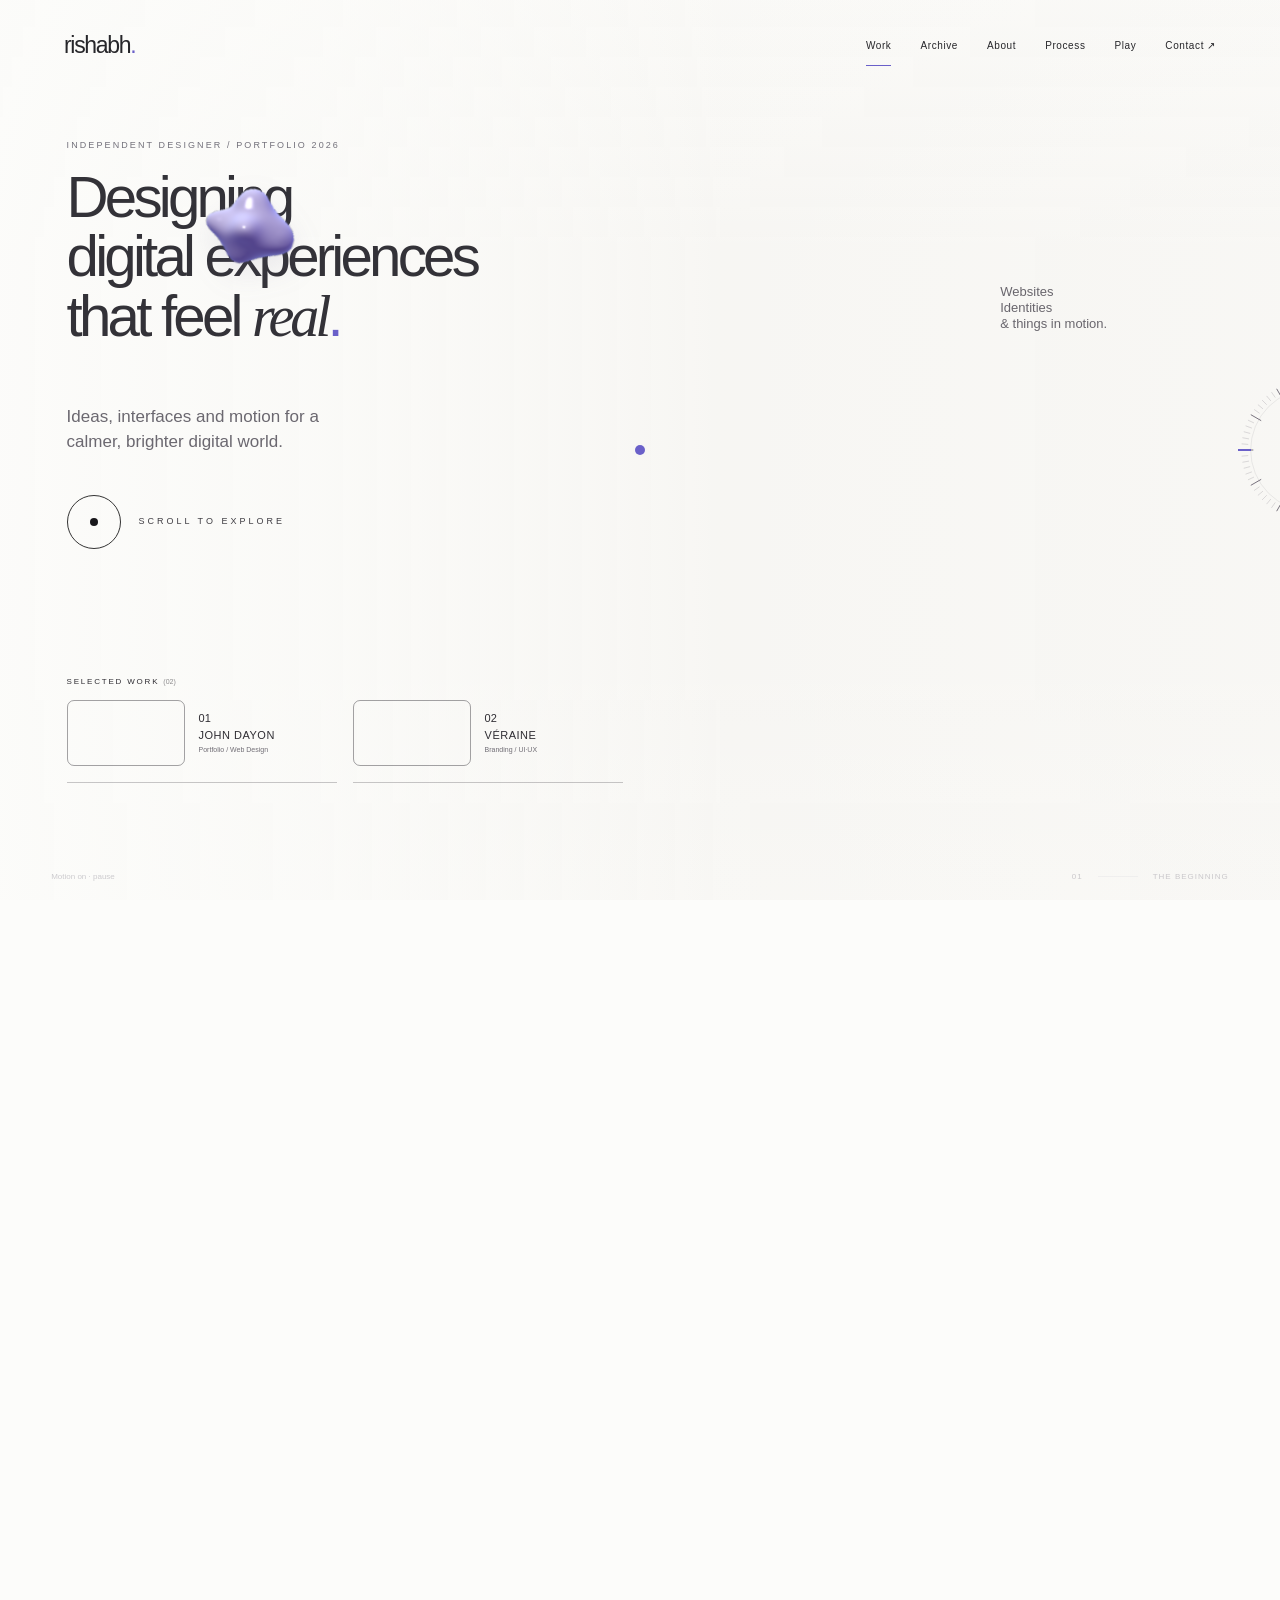
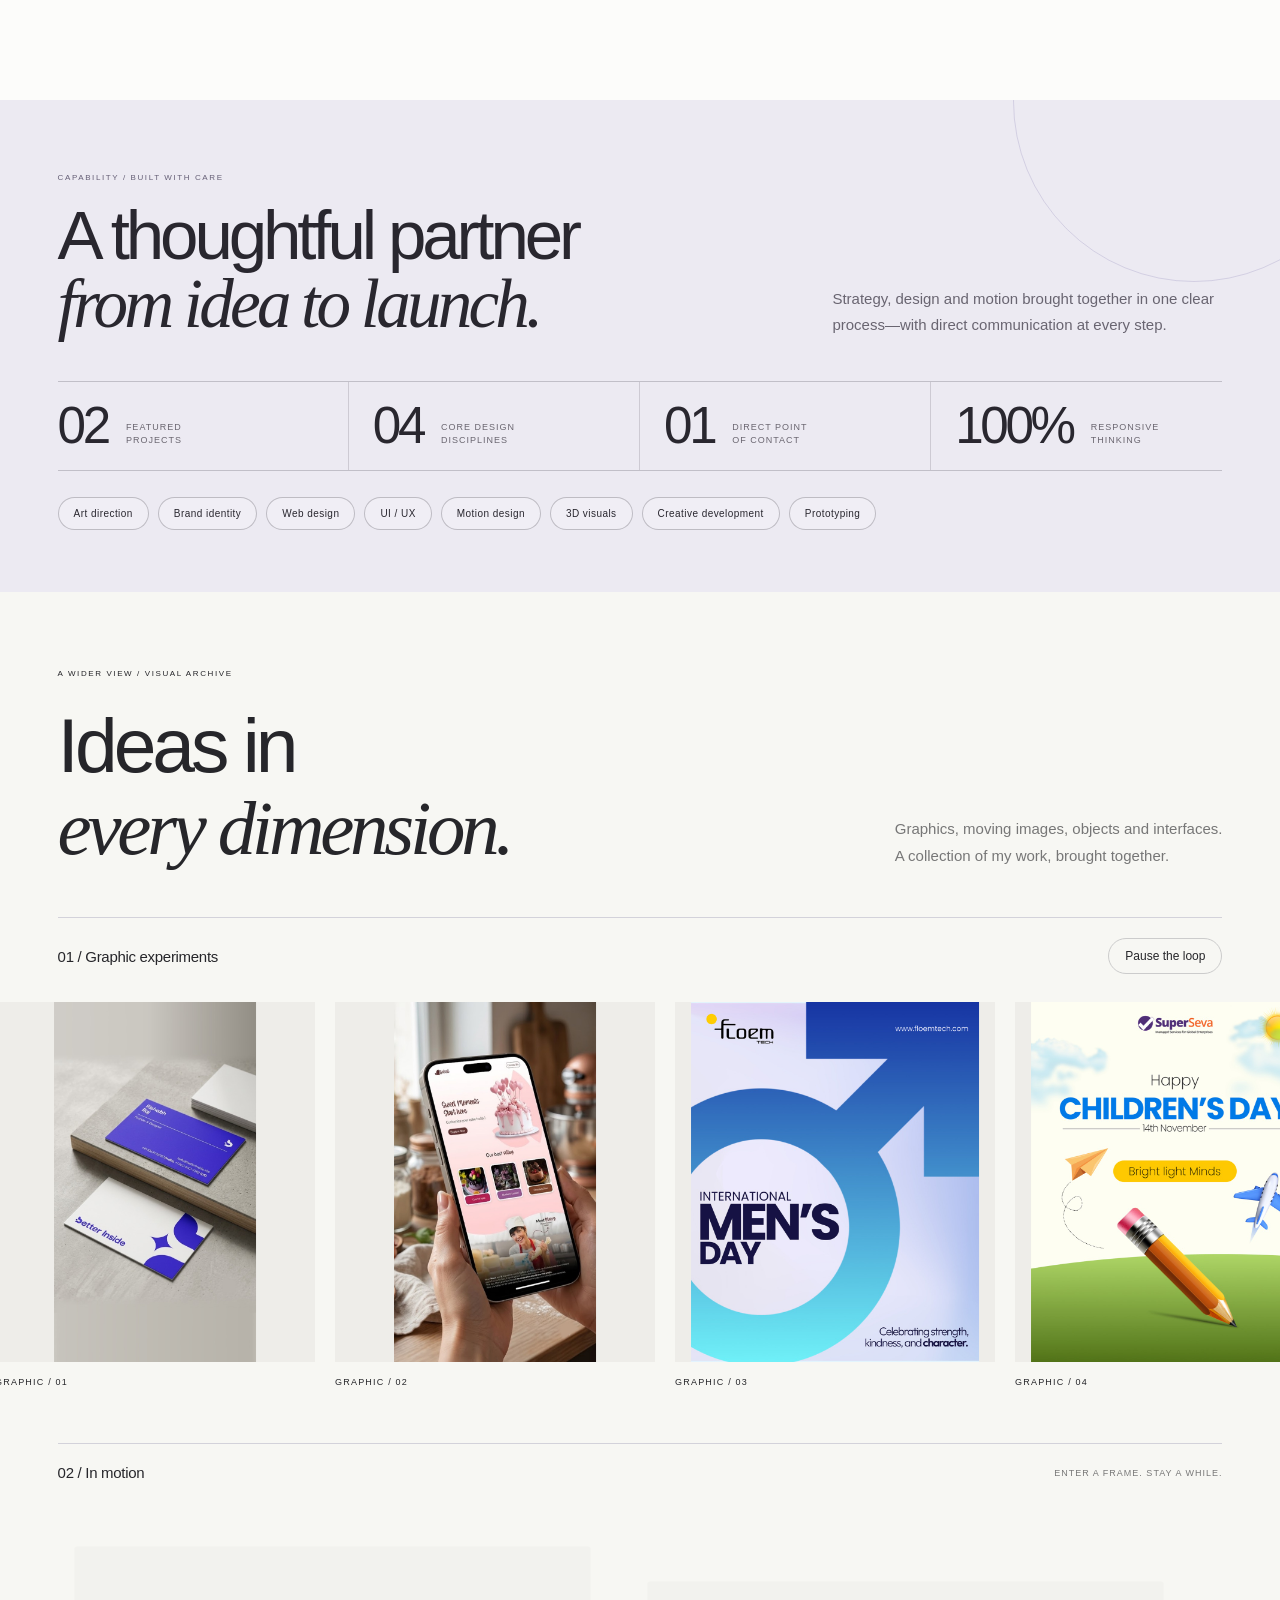
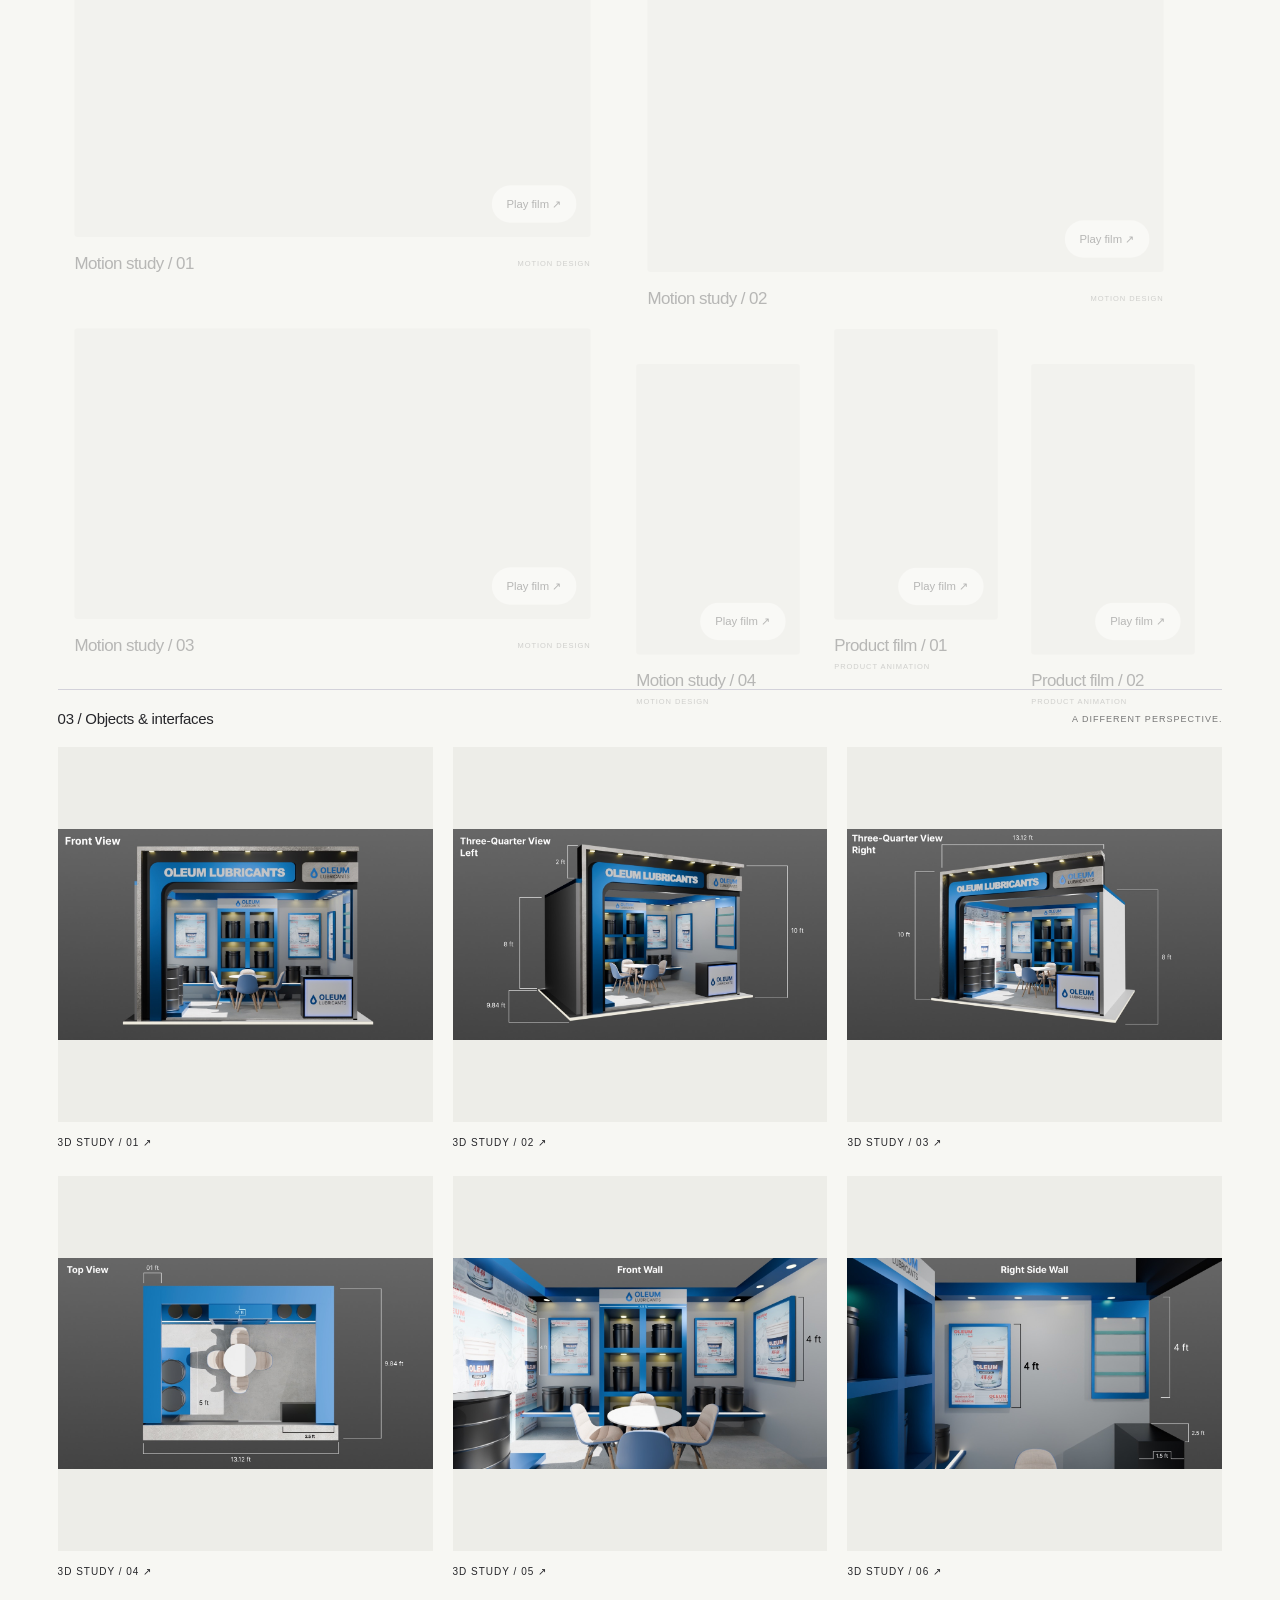
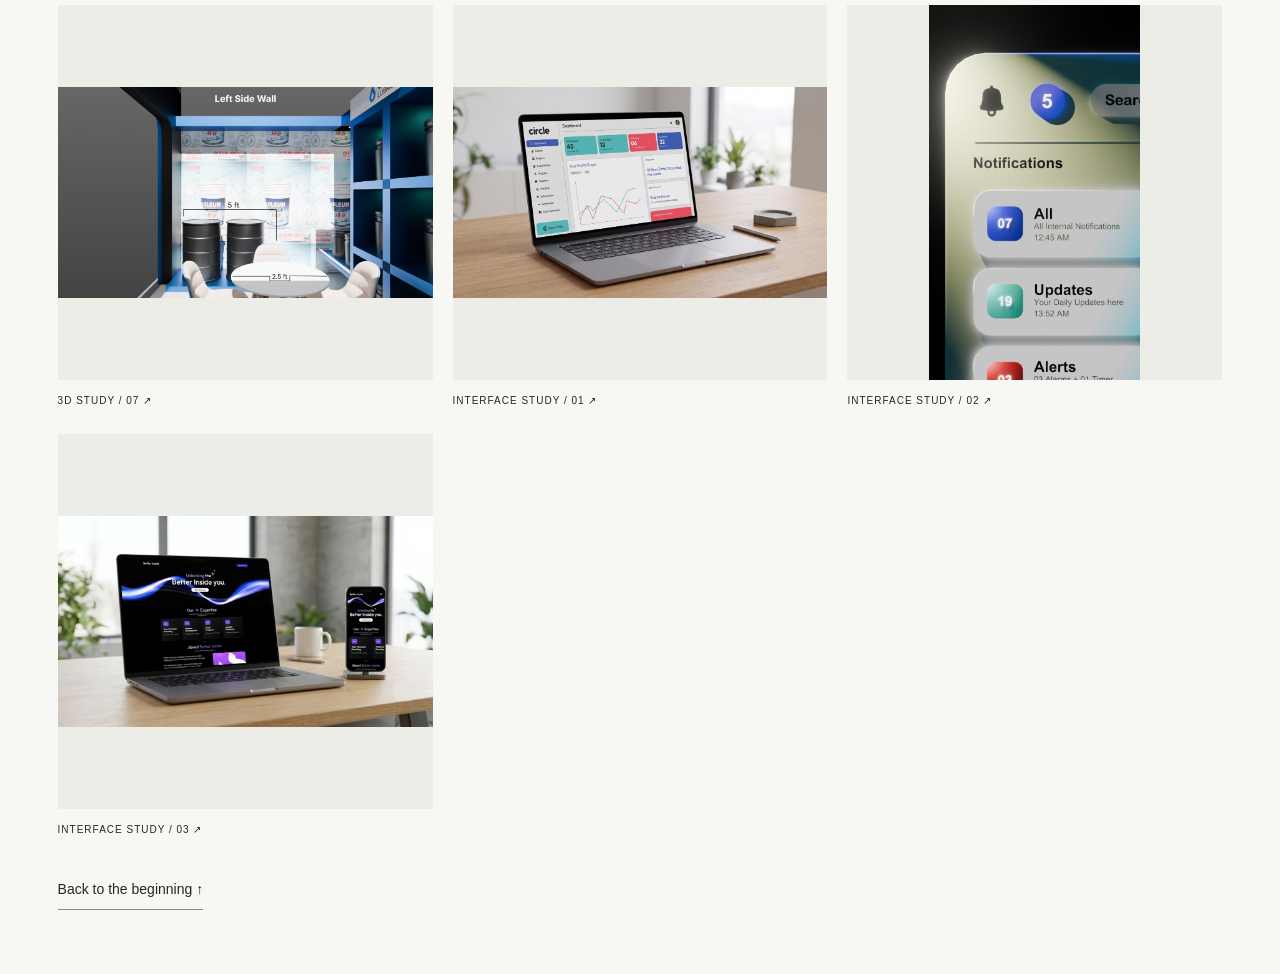
==== index.html @ 8e373846 "Build living grid portfolio" ====
<!doctype html>
<html lang="en">

<head>
    <meta charset="utf-8">
    <meta name="viewport" content="width=device-width,initial-scale=1">
    <meta name="description"
        content="also megh — a living grid of digital experiences, ideas, and the thinking behind them.">
    <title>Rishabh Raj — The Living Grid</title>
    <link rel="icon" href="assets/favicon.svg">
    <link rel="stylesheet" href="style.css?v=22">
    <script defer src="script.js?v=18"></script><script defer src="archive.js?v=15"></script><script defer src="blob.js?v=15"></script>
</head>

<body>
    <a class="skip" href="#work">Skip introduction</a>
    <header class="chrome"><a href="#start" class="brand">rishabh<span class="brand-dot">.</span></a>
        <nav aria-label="Portfolio"><a href="#work">Work</a><a href="#archive">Archive</a><a href="#about">About</a><a href="#process">Process</a><a
                href="#play">Play</a><a href="#contact">Contact <span>↗</span></a></nav><span
            class="header-note">INDEPENDENT DIGITAL DESIGNER</span>
    </header>
    <main id="journey">
        <div class="stage">
            <div class="hero-backdrop" aria-hidden="true"><video id="hero-film" data-desktop-src="assets/HeroBG.mp4" data-mobile-src="assets/MobileHeroBG.mp4" autoplay muted loop playsinline webkit-playsinline preload="metadata" tabindex="-1"></video></div>
            <div class="hero-wash" aria-hidden="true"></div>
            <div class="hero-intro">
                <span class="hero-edition">INDEPENDENT DESIGNER / PORTFOLIO 2026</span>
                <h1>Designing<br>digital experiences<br>that feel <em>real</em><span class="hero-period">.</span></h1>
                <p class="hero-description">Ideas, interfaces and motion for a<br>calmer, brighter digital world.</p>
                <p class="hero-services">Websites<br>Identities<br>&amp; things in motion.</p>
                <div class="hero-projects" aria-label="Selected work preview">
                    <span class="hero-projects-label">SELECTED WORK <small>(02)</small></span>
                    <a href="#john" class="hero-project-card">
                        <video src="assets/john-dayon.mp4" muted loop autoplay playsinline preload="metadata" aria-hidden="true"></video>
                        <span><b>01</b><strong>JOHN DAYON</strong><small>Portfolio / Web Design</small></span>
                    </a>
                    <a href="#veraine" class="hero-project-card">
                        <video src="assets/veraine.mp4" muted loop autoplay playsinline preload="metadata" aria-hidden="true"></video>
                        <span><b>02</b><strong>VÉRAINE</strong><small>Branding / UI·UX</small></span>
                    </a>
                </div>
            </div>
            <div class="origin" aria-hidden="true">
                <div class="dot-idle"><i class="dot-core"></i><i class="dot-trace trace-one"></i><i
                        class="dot-trace trace-two"></i><i class="dot-satellite satellite-one"></i><i
                        class="dot-satellite satellite-two"></i></div>
            </div>
            <div class="grid-skeleton" aria-hidden="true"><i class="skeleton-v"></i><i class="skeleton-h"></i><b></b><b></b><b></b><b></b></div><div class="grid" aria-label="Living portfolio grid">
                <article class="cell cell-0">
                    <div class="face work-face">
                        <div class="video-area"><video data-src="assets/john-dayon.mp4" autoplay muted loop playsinline
                                webkit-playsinline preload="none" aria-label="John Dayon website preview"></video>
                            <div class="video-placeholder">John Dayon</div><button class="video-control"
                                aria-label="Play John Dayon preview">Play</button>
                        </div>
                        <div class="project-caption">
                            <div><span class="kicker">01 / PORTFOLIO EXPERIENCE</span>
                                <h2>John Dayon</h2>
                            </div><button class="expand" data-go="john" aria-label="Expand John Dayon">↗</button>
                        </div>
                        <div class="focus-copy">
                            <p>A distinct presence.<br>A clear point of view.</p><a
                                href="case-study-john-dayon.html">Explore case study <span>↗</span></a><span
                                class="kicker">TEMPORARY DISPLAY MEDIA · CASE STUDY PREVIEW</span>
                        </div>
                    </div>
                    <div class="face about-face padded"><span class="kicker">01 / THE PERSON</span>
                        <h2>A curious mind.<br>A considered<br><em>point of view.</em></h2><span
                            class="footnote">RISHABH RAJ / INDEPENDENT DESIGNER</span>
                    </div>
                    <div class="face process-face padded"><span class="kicker">01 / LISTEN</span>
                        <h2>Find the<br>right question.</h2>
                        <p>Understand the people, the purpose, and what needs to change.</p><span
                            class="step-number">01</span>
                    </div>
                    <div class="face play-face padded"><span class="kicker">PLAY / FORM STUDY 001</span>
                        <div class="orbit" aria-hidden="true"><i></i><i></i><i></i></div><span class="footnote">A LITTLE
                            ORDER. A LITTLE CURIOSITY.</span>
                    </div>
                    <div class="face contact-face padded"><span class="kicker">NEXT / SOMETHING NEW</span>
                        <h2>Good things<br>start with<br><em>a hello.</em></h2>
                    </div>
                </article>
                <article class="cell cell-1">
                    <div class="face work-face">
                        <div class="video-area"><video data-src="assets/veraine.mp4" autoplay muted loop playsinline
                                webkit-playsinline preload="none" aria-label="VÉRAINE website preview"></video>
                            <div class="video-placeholder">VÉRAINE</div><button class="video-control"
                                aria-label="Play VÉRAINE preview">Play</button>
                        </div>
                        <div class="project-caption">
                            <div><span class="kicker">02 / DIGITAL COMMERCE</span>
                                <h2>VÉRAINE</h2>
                            </div><button class="expand" data-go="veraine" aria-label="Expand VÉRAINE">↗</button>
                        </div>
                        <div class="focus-copy">
                            <p>An editorial eye.<br>Room for the details.</p><a href="case-study-veraine.html">Explore
                                case study <span>↗</span></a><span class="kicker">TEMPORARY DISPLAY MEDIA · CASE STUDY
                                PREVIEW</span>
                        </div>
                    </div>
                    <div class="face about-face padded"><span class="kicker">02 / A LITTLE CONTEXT</span>
                        <p class="large-copy">I’m Rishabh Raj. I design digital experiences where clarity and character
                            belong together.</p>
                        <p>Thoughtful websites. Distinct identities. Small details that make a difference.</p>
                    </div>
                    <div class="face process-face padded"><span class="kicker">02 / EXPLORE</span>
                        <h2>Make room<br>for possibility.</h2>
                        <p>Explore directions, challenge assumptions, and let the strongest idea emerge.</p><span
                            class="step-number">02</span>
                    </div>
                    <div class="face play-face padded"><span class="kicker">PLAY / COLOR STUDY 002</span>
                        <div class="color-study"><i></i><i></i><i></i></div><span class="footnote">ELECTRIC BLUE / ACID
                            YELLOW / SOFT LILAC</span>
                    </div>
                    <div class="face contact-face padded"><span class="kicker">LET’S MAKE SOMETHING MATTER</span><button
                            id="contact-button" class="hello">Start a conversation <span>↗</span></button>
                        <p id="contact-note" hidden>Contact details are being added. Please check back soon.</p><span
                            class="footnote">OPEN TO THOUGHTFUL IDEAS.</span>
                    </div>
                </article>
                <article class="cell cell-2">
                    <div class="face work-face padded"><span class="kicker">SELECTED WORK / 2026</span>
                        <h1>Different ideas.<br><em>One perspective.</em></h1>
                        <p>Digital experiences by Rishabh Raj.<br>Scroll to get closer.</p><span class="footnote">TWO
                            PROJECTS. ROOM TO EXPLORE. ↓</span>
                    </div>
                    <div class="face about-face padded"><span class="kicker">03 / WHAT I CARE ABOUT</span>
                        <h2>Less noise.<br><em>More meaning.</em></h2>
                        <p>Clear structure. Expressive typography.<br>Motion with a reason to exist.</p>
                    </div>
                    <div class="face process-face padded"><span class="kicker">03 / REFINE</span>
                        <h2>Every detail<br>earns its place.</h2>
                        <p>Bring form, hierarchy, and interaction together. Then simplify again.</p><span
                            class="step-number">03</span>
                    </div>
                    <div class="face play-face padded"><span class="kicker">OFF THE CLOCK / ON THE GRID</span>
                        <h2>Serious about<br><em>being curious.</em></h2>
                        <p>Small experiments in form, color, and movement. No brief required.</p>
                    </div>
                    <div class="face contact-face padded"><span class="kicker">THE GRID COMES FULL CIRCLE</span>
                        <h2>A little clarity.<br><em>A lasting feeling.</em></h2><a class="text-link" href="#start">Back
                            to the dot ↗</a>
                    </div>
                </article>
                <article class="cell cell-3">
                    <div class="face work-face padded"><span class="kicker">CASE STUDIES / BEHIND THE PIXELS</span>
                        <h2>The reasons<br><em>behind the work.</em></h2>
                        <div class="case-index"><a href="case-study-john-dayon.html"><span>01</span> Presence, with
                                purpose <b>↗</b></a><a href="case-study-veraine.html"><span>02</span> Room for the
                                details <b>↗</b></a></div><span class="footnote">ROLE · PROBLEM · APPROACH ·
                            OUTCOME</span>
                    </div>
                    <div class="face about-face padded"><span class="kicker">04 / THE PRACTICE</span>
                        <ul>
                            <li>Digital experiences</li>
                            <li>Visual direction</li>
                            <li>Interaction design</li>
                        </ul><span class="footnote">THE RIGHT BALANCE OF FEELING & FUNCTION.</span>
                    </div>
                    <div class="face process-face padded"><span class="kicker">04 / RELEASE</span>
                        <h2>Make it real.<br>Make it better.</h2>
                        <p>Test the experience, learn from it, and keep making thoughtful improvements.</p><span
                            class="step-number">04</span>
                    </div>
                    <div class="face play-face padded"><span class="kicker">PLAY / TYPE STUDY 003</span>
                        <div class="type-play" aria-hidden="true">a<span>a</span></div><span class="footnote">SAME
                            LETTER. DIFFERENT CHARACTER.</span>
                    </div>
                    <div class="face contact-face padded"><span class="kicker">RISHABH RAJ</span>
                        <div class="end-dot" aria-hidden="true"></div><span class="footnote">© 2026 RISHABH RAJ / ALWAYS
                            EVOLVING.</span>
                    </div>
                </article>
            </div>
            <div class="intro-hint"><a href="#work"><b aria-hidden="true"><i></i></b><span>SCROLL TO EXPLORE</span></a></div>
        </div>
    </main>
    <section class="trust-section" aria-labelledby="trust-title">
        <div class="trust-intro">
            <span class="kicker">CAPABILITY / BUILT WITH CARE</span>
            <h2 id="trust-title">A thoughtful partner<br><em>from idea to launch.</em></h2>
            <p>Strategy, design and motion brought together in one clear process—with direct communication at every step.</p>
        </div>
        <dl class="trust-stats">
            <div><dt>02</dt><dd>Featured<br>projects</dd></div>
            <div><dt>04</dt><dd>Core design<br>disciplines</dd></div>
            <div><dt>01</dt><dd>Direct point<br>of contact</dd></div>
            <div><dt>100%</dt><dd>Responsive<br>thinking</dd></div>
        </dl>
        <div class="trust-skills" aria-label="Design skills">
            <span>Art direction</span><span>Brand identity</span><span>Web design</span><span>UI / UX</span><span>Motion design</span><span>3D visuals</span><span>Creative development</span><span>Prototyping</span>
        </div>
    </section>
<section id="archive" class="visual-archive"><div class="archive-heading"><span class="kicker">A WIDER VIEW / VISUAL ARCHIVE</span><h2>Ideas in<br><em>every dimension.</em></h2><p>Graphics, moving images, objects and interfaces.<br>A collection of my work, brought together.</p></div><div class="archive-section-label"><h3>01 / Graphic experiments</h3><button id="archive-motion" aria-pressed="true">Pause the loop</button></div><div class="graphic-window"><div class="graphic-track"><button class="graphic-piece" data-image="assets/imported/graphic-01.png" aria-label="Enlarge graphic design 01"><img src="assets/imported/graphic-01.jpg" alt="Graphic design 01 by Rishabh Raj" loading="lazy" decoding="async"><span>GRAPHIC / 01</span></button><button class="graphic-piece" data-image="assets/imported/graphic-02.png" aria-label="Enlarge graphic design 02"><img src="assets/imported/graphic-02.jpg" alt="Graphic design 02 by Rishabh Raj" loading="lazy" decoding="async"><span>GRAPHIC / 02</span></button><button class="graphic-piece" data-image="assets/imported/graphic-03.png" aria-label="Enlarge graphic design 03"><img src="assets/imported/graphic-03.jpg" alt="Graphic design 03 by Rishabh Raj" loading="lazy" decoding="async"><span>GRAPHIC / 03</span></button><button class="graphic-piece" data-image="assets/imported/graphic-04.png" aria-label="Enlarge graphic design 04"><img src="assets/imported/graphic-04.jpg" alt="Graphic design 04 by Rishabh Raj" loading="lazy" decoding="async"><span>GRAPHIC / 04</span></button><button class="graphic-piece" data-image="assets/imported/graphic-05.png" aria-label="Enlarge graphic design 05"><img src="assets/imported/graphic-05.jpg" alt="Graphic design 05 by Rishabh Raj" loading="lazy" decoding="async"><span>GRAPHIC / 05</span></button><button class="graphic-piece" data-image="assets/imported/graphic-06.png" aria-label="Enlarge graphic design 06"><img src="assets/imported/graphic-06.jpg" alt="Graphic design 06 by Rishabh Raj" loading="lazy" decoding="async"><span>GRAPHIC / 06</span></button></div></div><div class="archive-section-label"><h3>02 / In motion</h3><span>ENTER A FRAME. STAY A WHILE.</span></div><div class="motion-gallery"><article class="archive-video" style="--film-ratio:1.777777778"><div class="archive-video-frame"><video data-archive-src="assets/imported/motion-01.mp4" muted loop playsinline preload="none" aria-label="Motion study 01"></video><button class="archive-play" aria-label="Play Motion study 01">Play film ↗</button></div><div class="archive-caption"><h3>Motion study / 01</h3><span>MOTION DESIGN</span></div></article><article class="archive-video" style="--film-ratio:1.777777778"><div class="archive-video-frame"><video data-archive-src="assets/imported/motion-02.mp4" muted loop playsinline preload="none" aria-label="Motion study 02"></video><button class="archive-play" aria-label="Play Motion study 02">Play film ↗</button></div><div class="archive-caption"><h3>Motion study / 02</h3><span>MOTION DESIGN</span></div></article><article class="archive-video" style="--film-ratio:1.777777778"><div class="archive-video-frame"><video data-archive-src="assets/imported/motion-03.mp4" muted loop playsinline preload="none" aria-label="Motion study 03"></video><button class="archive-play" aria-label="Play Motion study 03">Play film ↗</button></div><div class="archive-caption"><h3>Motion study / 03</h3><span>MOTION DESIGN</span></div></article><article class="archive-video" style="--film-ratio:0.562500000"><div class="archive-video-frame"><video data-archive-src="assets/imported/motion-04.mp4" muted loop playsinline preload="none" aria-label="Motion study 04"></video><button class="archive-play" aria-label="Play Motion study 04">Play film ↗</button></div><div class="archive-caption"><h3>Motion study / 04</h3><span>MOTION DESIGN</span></div></article><article class="archive-video" style="--film-ratio:0.562500000"><div class="archive-video-frame"><video data-archive-src="assets/imported/product-01.mp4" muted loop playsinline preload="none" aria-label="Product film 01"></video><button class="archive-play" aria-label="Play Product film 01">Play film ↗</button></div><div class="archive-caption"><h3>Product film / 01</h3><span>PRODUCT ANIMATION</span></div></article><article class="archive-video" style="--film-ratio:0.562500000"><div class="archive-video-frame"><video data-archive-src="assets/imported/product-02.mp4" muted loop playsinline preload="none" aria-label="Product film 02"></video><button class="archive-play" aria-label="Play Product film 02">Play film ↗</button></div><div class="archive-caption"><h3>Product film / 02</h3><span>PRODUCT ANIMATION</span></div></article></div><div class="archive-section-label"><h3>03 / Objects & interfaces</h3><span>A DIFFERENT PERSPECTIVE.</span></div><div class="still-gallery"><button class="still-piece" data-image="assets/imported/3d-01.png" aria-label="Enlarge 3D study 01"><img src="assets/imported/3d-01.jpg" alt="3D study 01 by Rishabh Raj" loading="lazy" decoding="async"><span>3D STUDY / 01 ↗</span></button><button class="still-piece" data-image="assets/imported/3d-02.png" aria-label="Enlarge 3D study 02"><img src="assets/imported/3d-02.jpg" alt="3D study 02 by Rishabh Raj" loading="lazy" decoding="async"><span>3D STUDY / 02 ↗</span></button><button class="still-piece" data-image="assets/imported/3d-03.png" aria-label="Enlarge 3D study 03"><img src="assets/imported/3d-03.jpg" alt="3D study 03 by Rishabh Raj" loading="lazy" decoding="async"><span>3D STUDY / 03 ↗</span></button><button class="still-piece" data-image="assets/imported/3d-04.png" aria-label="Enlarge 3D study 04"><img src="assets/imported/3d-04.jpg" alt="3D study 04 by Rishabh Raj" loading="lazy" decoding="async"><span>3D STUDY / 04 ↗</span></button><button class="still-piece" data-image="assets/imported/3d-05.png" aria-label="Enlarge 3D study 05"><img src="assets/imported/3d-05.jpg" alt="3D study 05 by Rishabh Raj" loading="lazy" decoding="async"><span>3D STUDY / 05 ↗</span></button><button class="still-piece" data-image="assets/imported/3d-06.png" aria-label="Enlarge 3D study 06"><img src="assets/imported/3d-06.jpg" alt="3D study 06 by Rishabh Raj" loading="lazy" decoding="async"><span>3D STUDY / 06 ↗</span></button><button class="still-piece" data-image="assets/imported/3d-07.png" aria-label="Enlarge 3D study 07"><img src="assets/imported/3d-07.jpg" alt="3D study 07 by Rishabh Raj" loading="lazy" decoding="async"><span>3D STUDY / 07 ↗</span></button><button class="still-piece" data-image="assets/imported/ui-01.png" aria-label="Enlarge Interface study 01"><img src="assets/imported/ui-01.jpg" alt="Interface study 01 by Rishabh Raj" loading="lazy" decoding="async"><span>INTERFACE STUDY / 01 ↗</span></button><button class="still-piece" data-image="assets/imported/ui-02.png" aria-label="Enlarge Interface study 02"><img src="assets/imported/ui-02.jpg" alt="Interface study 02 by Rishabh Raj" loading="lazy" decoding="async"><span>INTERFACE STUDY / 02 ↗</span></button><button class="still-piece" data-image="assets/imported/ui-03.png" aria-label="Enlarge Interface study 03"><img src="assets/imported/ui-03.jpg" alt="Interface study 03 by Rishabh Raj" loading="lazy" decoding="async"><span>INTERFACE STUDY / 03 ↗</span></button></div><a class="archive-top" href="#start">Back to the beginning ↑</a></section><dialog id="image-viewer"><button class="viewer-close" aria-label="Close image preview">Close ×</button><img alt="Enlarged selected portfolio work"></dialog><button class="blob-guide" id="blob-guide" aria-label="Explore selected work"><canvas id="blob-canvas" width="200" height="200" aria-hidden="true"></canvas><span id="blob-label">Explore ↓</span></button>
    <aside class="scroll-dial" aria-hidden="true"><div class="dial-turn"><div class="dial-idle"><svg viewBox="0 0 240 240" aria-hidden="true"><circle cx="120" cy="120" r="92" fill="none" stroke="currentColor" stroke-opacity=".15"/><line x1="208.000" y1="120.000" x2="226.000" y2="120.000" stroke="currentColor" stroke-width="1.5" opacity="0.8"/><line x1="215.635" y1="128.367" x2="225.597" y2="129.239" stroke="currentColor" stroke-width="0.7" opacity="0.4"/><line x1="214.542" y1="136.670" x2="224.390" y2="138.407" stroke="currentColor" stroke-width="0.7" opacity="0.4"/><line x1="212.729" y1="144.847" x2="222.388" y2="147.435" stroke="currentColor" stroke-width="0.7" opacity="0.4"/><line x1="210.210" y1="152.834" x2="219.607" y2="156.254" stroke="currentColor" stroke-width="0.7" opacity="0.4"/><line x1="207.006" y1="160.571" x2="216.069" y2="164.798" stroke="currentColor" stroke-width="0.7" opacity="0.4"/><line x1="196.210" y1="164.000" x2="211.799" y2="173.000" stroke="currentColor" stroke-width="1.5" opacity="0.8"/><line x1="198.639" y1="175.063" x2="206.830" y2="180.799" stroke="currentColor" stroke-width="0.7" opacity="0.4"/><line x1="193.540" y1="181.708" x2="201.201" y2="188.135" stroke="currentColor" stroke-width="0.7" opacity="0.4"/><line x1="187.882" y1="187.882" x2="194.953" y2="194.953" stroke="currentColor" stroke-width="0.7" opacity="0.4"/><line x1="181.708" y1="193.540" x2="188.135" y2="201.201" stroke="currentColor" stroke-width="0.7" opacity="0.4"/><line x1="175.063" y1="198.639" x2="180.799" y2="206.830" stroke="currentColor" stroke-width="0.7" opacity="0.4"/><line x1="164.000" y1="196.210" x2="173.000" y2="211.799" stroke="currentColor" stroke-width="1.5" opacity="0.8"/><line x1="160.571" y1="207.006" x2="164.798" y2="216.069" stroke="currentColor" stroke-width="0.7" opacity="0.4"/><line x1="152.834" y1="210.210" x2="156.254" y2="219.607" stroke="currentColor" stroke-width="0.7" opacity="0.4"/><line x1="144.847" y1="212.729" x2="147.435" y2="222.388" stroke="currentColor" stroke-width="0.7" opacity="0.4"/><line x1="136.670" y1="214.542" x2="138.407" y2="224.390" stroke="currentColor" stroke-width="0.7" opacity="0.4"/><line x1="128.367" y1="215.635" x2="129.239" y2="225.597" stroke="currentColor" stroke-width="0.7" opacity="0.4"/><line x1="120.000" y1="208.000" x2="120.000" y2="226.000" stroke="currentColor" stroke-width="1.5" opacity="0.8"/><line x1="111.633" y1="215.635" x2="110.761" y2="225.597" stroke="currentColor" stroke-width="0.7" opacity="0.4"/><line x1="103.330" y1="214.542" x2="101.593" y2="224.390" stroke="currentColor" stroke-width="0.7" opacity="0.4"/><line x1="95.153" y1="212.729" x2="92.565" y2="222.388" stroke="currentColor" stroke-width="0.7" opacity="0.4"/><line x1="87.166" y1="210.210" x2="83.746" y2="219.607" stroke="currentColor" stroke-width="0.7" opacity="0.4"/><line x1="79.429" y1="207.006" x2="75.202" y2="216.069" stroke="currentColor" stroke-width="0.7" opacity="0.4"/><line x1="76.000" y1="196.210" x2="67.000" y2="211.799" stroke="currentColor" stroke-width="1.5" opacity="0.8"/><line x1="64.937" y1="198.639" x2="59.201" y2="206.830" stroke="currentColor" stroke-width="0.7" opacity="0.4"/><line x1="58.292" y1="193.540" x2="51.865" y2="201.201" stroke="currentColor" stroke-width="0.7" opacity="0.4"/><line x1="52.118" y1="187.882" x2="45.047" y2="194.953" stroke="currentColor" stroke-width="0.7" opacity="0.4"/><line x1="46.460" y1="181.708" x2="38.799" y2="188.135" stroke="currentColor" stroke-width="0.7" opacity="0.4"/><line x1="41.361" y1="175.063" x2="33.170" y2="180.799" stroke="currentColor" stroke-width="0.7" opacity="0.4"/><line x1="43.790" y1="164.000" x2="28.201" y2="173.000" stroke="currentColor" stroke-width="1.5" opacity="0.8"/><line x1="32.994" y1="160.571" x2="23.931" y2="164.798" stroke="currentColor" stroke-width="0.7" opacity="0.4"/><line x1="29.790" y1="152.834" x2="20.393" y2="156.254" stroke="currentColor" stroke-width="0.7" opacity="0.4"/><line x1="27.271" y1="144.847" x2="17.612" y2="147.435" stroke="currentColor" stroke-width="0.7" opacity="0.4"/><line x1="25.458" y1="136.670" x2="15.610" y2="138.407" stroke="currentColor" stroke-width="0.7" opacity="0.4"/><line x1="24.365" y1="128.367" x2="14.403" y2="129.239" stroke="currentColor" stroke-width="0.7" opacity="0.4"/><line x1="32.000" y1="120.000" x2="14.000" y2="120.000" stroke="currentColor" stroke-width="1.5" opacity="0.8"/><line x1="24.365" y1="111.633" x2="14.403" y2="110.761" stroke="currentColor" stroke-width="0.7" opacity="0.4"/><line x1="25.458" y1="103.330" x2="15.610" y2="101.593" stroke="currentColor" stroke-width="0.7" opacity="0.4"/><line x1="27.271" y1="95.153" x2="17.612" y2="92.565" stroke="currentColor" stroke-width="0.7" opacity="0.4"/><line x1="29.790" y1="87.166" x2="20.393" y2="83.746" stroke="currentColor" stroke-width="0.7" opacity="0.4"/><line x1="32.994" y1="79.429" x2="23.931" y2="75.202" stroke="currentColor" stroke-width="0.7" opacity="0.4"/><line x1="43.790" y1="76.000" x2="28.201" y2="67.000" stroke="currentColor" stroke-width="1.5" opacity="0.8"/><line x1="41.361" y1="64.937" x2="33.170" y2="59.201" stroke="currentColor" stroke-width="0.7" opacity="0.4"/><line x1="46.460" y1="58.292" x2="38.799" y2="51.865" stroke="currentColor" stroke-width="0.7" opacity="0.4"/><line x1="52.118" y1="52.118" x2="45.047" y2="45.047" stroke="currentColor" stroke-width="0.7" opacity="0.4"/><line x1="58.292" y1="46.460" x2="51.865" y2="38.799" stroke="currentColor" stroke-width="0.7" opacity="0.4"/><line x1="64.937" y1="41.361" x2="59.201" y2="33.170" stroke="currentColor" stroke-width="0.7" opacity="0.4"/><line x1="76.000" y1="43.790" x2="67.000" y2="28.201" stroke="currentColor" stroke-width="1.5" opacity="0.8"/><line x1="79.429" y1="32.994" x2="75.202" y2="23.931" stroke="currentColor" stroke-width="0.7" opacity="0.4"/><line x1="87.166" y1="29.790" x2="83.746" y2="20.393" stroke="currentColor" stroke-width="0.7" opacity="0.4"/><line x1="95.153" y1="27.271" x2="92.565" y2="17.612" stroke="currentColor" stroke-width="0.7" opacity="0.4"/><line x1="103.330" y1="25.458" x2="101.593" y2="15.610" stroke="currentColor" stroke-width="0.7" opacity="0.4"/><line x1="111.633" y1="24.365" x2="110.761" y2="14.403" stroke="currentColor" stroke-width="0.7" opacity="0.4"/><line x1="120.000" y1="32.000" x2="120.000" y2="14.000" stroke="currentColor" stroke-width="1.5" opacity="0.8"/><line x1="128.367" y1="24.365" x2="129.239" y2="14.403" stroke="currentColor" stroke-width="0.7" opacity="0.4"/><line x1="136.670" y1="25.458" x2="138.407" y2="15.610" stroke="currentColor" stroke-width="0.7" opacity="0.4"/><line x1="144.847" y1="27.271" x2="147.435" y2="17.612" stroke="currentColor" stroke-width="0.7" opacity="0.4"/><line x1="152.834" y1="29.790" x2="156.254" y2="20.393" stroke="currentColor" stroke-width="0.7" opacity="0.4"/><line x1="160.571" y1="32.994" x2="164.798" y2="23.931" stroke="currentColor" stroke-width="0.7" opacity="0.4"/><line x1="164.000" y1="43.790" x2="173.000" y2="28.201" stroke="currentColor" stroke-width="1.5" opacity="0.8"/><line x1="175.063" y1="41.361" x2="180.799" y2="33.170" stroke="currentColor" stroke-width="0.7" opacity="0.4"/><line x1="181.708" y1="46.460" x2="188.135" y2="38.799" stroke="currentColor" stroke-width="0.7" opacity="0.4"/><line x1="187.882" y1="52.118" x2="194.953" y2="45.047" stroke="currentColor" stroke-width="0.7" opacity="0.4"/><line x1="193.540" y1="58.292" x2="201.201" y2="51.865" stroke="currentColor" stroke-width="0.7" opacity="0.4"/><line x1="198.639" y1="64.937" x2="206.830" y2="59.201" stroke="currentColor" stroke-width="0.7" opacity="0.4"/><line x1="196.210" y1="76.000" x2="211.799" y2="67.000" stroke="currentColor" stroke-width="1.5" opacity="0.8"/><line x1="207.006" y1="79.429" x2="216.069" y2="75.202" stroke="currentColor" stroke-width="0.7" opacity="0.4"/><line x1="210.210" y1="87.166" x2="219.607" y2="83.746" stroke="currentColor" stroke-width="0.7" opacity="0.4"/><line x1="212.729" y1="95.153" x2="222.388" y2="92.565" stroke="currentColor" stroke-width="0.7" opacity="0.4"/><line x1="214.542" y1="103.330" x2="224.390" y2="101.593" stroke="currentColor" stroke-width="0.7" opacity="0.4"/><line x1="215.635" y1="111.633" x2="225.597" y2="110.761" stroke="currentColor" stroke-width="0.7" opacity="0.4"/></svg></div></div><span class="dial-needle"></span><div class="dial-readout"><span id="dial-number">01</span><span class="dial-divider"></span><span>05</span></div></aside><footer class="chrome"><button id="motion-toggle" aria-pressed="true">Motion on</button>
        <div class="chapter"><span id="chapter-number">01</span><span class="progress"><i></i></span><span
                id="chapter-name">THE BEGINNING</span></div><span class="scroll-cue">SCROLL TO TRANSFORM ↓</span>
    </footer>
    <noscript>
        <div class="no-script">
            <h1>also megh — Selected work</h1>
            <p>Explore the projects and their case studies.</p><a href="case-study-john-dayon.html">01 — John Dayon
                ↗</a><a href="case-study-veraine.html">02 — VÉRAINE ↗</a>
            <p>Megh is an independent digital designer working across digital experiences, visual direction, and
                interaction design.</p>
            <p>Enable JavaScript to explore the scroll-driven Living Grid.</p>
        </div>
        <style>
            .stage,
            .chrome {
                display: none
            }

            #journey {
                height: 0
            }
        </style>
    </noscript>
</body>

</html>
---- style.css ----
:root{--ink:#26262a;--muted:#75747b;--blue:#4a3aff;--lime:#dfff76;--lilac:#eae5ff;--line:#d9d9df;--paper:#fcfcfa}*{box-sizing:border-box}html{scroll-behavior:auto}body{margin:0;font-family:Arial,Helvetica,sans-serif;background:var(--paper);color:var(--ink);-webkit-font-smoothing:antialiased}button,a{-webkit-tap-highlight-color:transparent}a{color:inherit;text-decoration:none}button{font:inherit;color:inherit;cursor:pointer}a:focus-visible,button:focus-visible{outline:2px solid var(--blue);outline-offset:5px}header{position:fixed;top:0;left:0;right:0;height:78px;padding:0 4%;display:flex;align-items:center;justify-content:space-between;gap:20px;z-index:20;background:#fcfcfaf2}.brand{font-size:25px;font-weight:600;letter-spacing:-1.7px}.brand span{font-size:9px;vertical-align:top;margin:3px 0 0 4px;display:inline-block;letter-spacing:0}nav{display:flex;gap:27px;font-size:11px}nav a[aria-current]{color:var(--blue)}.header-note{font-size:8px;letter-spacing:1.3px;color:var(--muted)}#journey{height:1400vh}.stage{position:sticky;top:0;height:100svh;overflow:hidden}.origin{position:absolute;left:50%;top:50%;width:8px;height:8px;border-radius:50%;background:var(--blue);transform:translate(-50%,-50%);z-index:5;pointer-events:none}.grid{position:absolute;inset:0}.cell{position:absolute;background:var(--paper);border:1px solid var(--line);overflow:hidden;contain:layout paint;transform-origin:center;will-change:transform,width,height;isolation:isolate}.face{position:absolute;inset:0;opacity:0;pointer-events:none;display:flex;flex-direction:column;overflow:hidden}.face.active{pointer-events:auto}.padded{padding:clamp(22px,3vw,46px)}.kicker{font-size:8px;line-height:1.5;letter-spacing:1.6px;font-weight:400}h1,h2,p{margin:0}h1,h2{font-size:clamp(26px,3.4vw,52px);font-weight:400;letter-spacing:-1.8px;line-height:1.06}h1{font-size:clamp(30px,3.5vw,56px)}em{font-family:Georgia,'Times New Roman',serif;font-weight:400;letter-spacing:-.055em}p{font-size:12px;line-height:1.8;max-width:410px}.padded h1,.padded h2{margin:20px 0}.footnote{font-size:7px;line-height:1.6;letter-spacing:1.2px;margin-top:auto;padding-top:18px}.cell-2 .work-face{background:var(--blue);color:white}.cell-3 .work-face{background:var(--lime)}.case-index{display:flex;flex-direction:column;margin-top:5px}.case-index a{display:flex;gap:13px;align-items:center;font-size:11px;border-top:1px solid #2223;padding:13px 0}.case-index a span{font-size:8px}.case-index b{margin-left:auto;font-size:17px;font-weight:400}.video-area{position:relative;flex:1;min-height:0;background:#e9e9e4;display:grid;place-items:center;overflow:hidden;padding:18px}.video-area video{width:100%;height:100%;object-fit:contain;z-index:1}.video-placeholder{position:absolute;font-family:Georgia,serif;font-size:30px;letter-spacing:-1px}.video-area.loaded .video-placeholder{display:none}.video-control{position:absolute;right:26px;bottom:26px;z-index:3;border:1px solid #fff9;background:#fcfcfae8;padding:6px 11px;border-radius:20px;font-size:9px}.project-caption{padding:17px 23px;display:flex;justify-content:space-between;align-items:center;background:var(--paper)}.project-caption h2{font-size:23px;letter-spacing:-.7px;margin-top:5px}.project-caption .kicker{font-size:7px}.expand{background:none;border:0;font-size:25px;padding:6px 0 6px 20px}.focus-copy{height:0;opacity:0;display:flex;align-items:center;justify-content:space-between;gap:25px;padding:0 4%;overflow:hidden;background:var(--paper)}.focus-copy p{font-size:15px;line-height:1.4}.focus-copy a{font-size:12px;border-bottom:1px solid var(--blue);padding-bottom:10px}.focus-copy a span{margin-left:25px}.focus-copy .kicker{max-width:170px;font-size:7px;color:var(--muted)}.about-face{background:var(--paper)}.cell-0 .about-face{background:var(--lilac)}.cell-3 .about-face{background:var(--blue);color:#fff}.large-copy{font-size:clamp(19px,2.3vw,34px);line-height:1.3;letter-spacing:-.7px;margin:23px 0}.about-face ul{list-style:none;padding:0;margin:30px 0;font-size:clamp(19px,2.2vw,30px);line-height:1.65;letter-spacing:-.7px}.process-face{background:var(--paper)}.cell-1 .process-face{background:var(--lime)}.cell-2 .process-face{background:var(--lilac)}.step-number{position:absolute;right:30px;bottom:15px;font-size:clamp(65px,9vw,140px);letter-spacing:-8px;color:#2222220c;pointer-events:none}.play-face{background:var(--paper)}.cell-0 .play-face{background:var(--blue);color:white}.cell-1 .play-face{background:#efeee9}.cell-3 .play-face{background:var(--lilac)}.orbit{position:absolute;width:170px;height:170px;left:50%;top:50%;transform:translate(-50%,-50%) rotate(var(--turn,0deg))}.orbit i{position:absolute;inset:0;border:1px solid #fff;border-radius:50%;transform:scaleX(.4)}.orbit i:nth-child(2){transform:rotate(60deg) scaleX(.4)}.orbit i:nth-child(3){transform:rotate(120deg) scaleX(.4)}.color-study{display:flex;align-items:center;justify-content:center;flex:1}.color-study i{width:30%;max-width:120px;aspect-ratio:1;border-radius:50%;background:var(--blue);margin:0 -7px;transform:translateY(var(--bounce,0px))}.color-study i:nth-child(2){background:var(--lime);transform:translateY(calc(var(--bounce,0px) * -1))}.color-study i:nth-child(3){background:#b7a7ff}.type-play{margin:auto;font-family:Arial,sans-serif;font-size:clamp(80px,13vw,180px);line-height:.9;letter-spacing:-12px}.type-play span{font-family:Georgia,serif;font-style:italic;color:var(--blue)}.cell-0 .contact-face{background:var(--blue);color:#fff}.cell-1 .contact-face{background:var(--lime)}.cell-3 .contact-face{background:var(--lilac)}.hello{margin:auto 0;background:none;border:0;padding:0;text-align:left;font-size:clamp(24px,3vw,44px);letter-spacing:-1.5px;max-width:400px}.hello span{display:block;margin-top:20px}.text-link{font-size:11px;margin-top:auto;padding-top:18px}.end-dot{width:22px;height:22px;background:var(--blue);border-radius:50%;margin:auto;transform:scale(var(--dot-scale,1))}.intro-hint{position:absolute;bottom:8%;width:100%;text-align:center;font-size:8px;letter-spacing:1.6px;pointer-events:none}.intro-hint span{display:block;margin-top:14px;color:var(--muted);font-size:7px}footer{position:fixed;bottom:0;left:0;right:0;z-index:20;height:66px;display:flex;align-items:center;justify-content:space-between;padding:0 4%;background:#fcfcfaf2}.chrome{opacity:0}.chrome a,.chrome button{pointer-events:auto}#motion-toggle{background:none;border:0;padding:10px 0;font-size:9px;color:var(--muted)}.chapter{display:flex;gap:15px;align-items:center;font-size:8px;letter-spacing:1px}.progress{width:65px;height:1px;background:var(--line)}.progress i{display:block;width:0;height:1px;background:var(--blue)}.scroll-cue{font-size:8px;letter-spacing:1px;color:var(--muted)}.skip{position:fixed;top:-80px;left:15px;z-index:50;background:var(--blue);color:white;padding:15px}.skip:focus{top:12px}.no-script{max-width:750px;margin:80px auto;padding:25px}.no-script a{display:block;padding:20px;color:var(--blue)}.no-script p{margin-top:25px}.motion-off .origin{display:none}.motion-off .chrome{opacity:1!important}@media(max-width:800px){.header-note{display:none}header{height:64px;padding:0 5%}.brand{font-size:22px}nav{gap:14px;font-size:10px}footer{height:54px;padding:0 5%}.scroll-cue{display:none}.padded{padding:20px}h1,h2{font-size:29px;letter-spacing:-1.2px}.kicker{font-size:6px;letter-spacing:1px}.footnote{font-size:6px;letter-spacing:.7px;padding-top:10px}.padded h1,.padded h2{margin:13px 0}p{font-size:10px;line-height:1.6}.project-caption{padding:12px 15px}.project-caption h2{font-size:20px}.video-area{padding:10px}.video-control{right:15px;bottom:15px;font-size:8px}.focus-copy{gap:10px}.focus-copy p{font-size:12px}.focus-copy a{font-size:10px}.focus-copy .kicker{display:none}.case-index a{font-size:9px;padding:10px 0}.large-copy{font-size:22px;margin:17px 0}.about-face ul{font-size:21px;margin:18px 0}.step-number{font-size:75px;right:18px}.orbit{width:130px;height:130px}.type-play{font-size:100px}.hello{font-size:29px}.chapter{gap:10px;font-size:7px}.progress{width:35px}}@media(max-width:420px){nav{gap:10px;font-size:9px}.brand{font-size:20px}.padded{padding:16px}.padded h1,.padded h2{font-size:25px}.cell-3 .work-face h2{font-size:24px}.case-index a{font-size:8px;gap:7px}.footnote{letter-spacing:.3px}.large-copy{font-size:19px}.about-face ul{font-size:18px}.process-face h2{font-size:23px}.orbit{width:105px;height:105px}.focus-copy a span{margin-left:8px}}@media(prefers-reduced-motion:reduce){*{scroll-behavior:auto!important}}
/* Keep the supplied films inside their changing cell bounds. */
.video-area video{position:absolute;inset:18px;width:calc(100% - 36px);height:calc(100% - 36px);object-fit:contain}.focus-copy{flex-shrink:0}.project-caption{flex-shrink:0}
@media(max-width:800px){.video-area video{inset:10px;width:calc(100% - 20px);height:calc(100% - 20px)}}
/* Opening identity surrounds the dot, then yields to the same living grid. */
.hero-intro{position:absolute;inset:0;pointer-events:none}.hero-edition{position:absolute;top:13%;left:7%;font-size:9px;letter-spacing:2px;color:var(--muted)}.hero-intro h1{position:absolute;top:20%;left:6.5%;font-size:clamp(65px,14.2vw,225px);font-weight:500;line-height:1;letter-spacing:-.065em;color:var(--blue);white-space:nowrap}.hero-intro h1 span{font-size:14px;vertical-align:top;display:inline-block;margin:14px 0 0 12px;letter-spacing:0}.hero-identity{position:absolute;left:7%;right:7%;top:64%;display:flex;justify-content:space-between;align-items:start}.hero-identity h2{font-size:clamp(32px,4.6vw,68px);letter-spacing:-2px}.hero-identity p{font-size:13px;line-height:1.7}.intro-hint{bottom:12%;pointer-events:auto;font-size:12px;letter-spacing:0}.intro-hint a{display:inline-flex;align-items:center;gap:22px;padding:12px}.intro-hint span{display:inline;margin:0;font-size:20px;color:var(--blue)}
.video-area{flex:none;align-self:center;margin:auto;padding:0;background:transparent;aspect-ratio:1104/718;max-width:100%;overflow:hidden}.video-area video{position:absolute;inset:0;width:100%;height:100%;object-fit:cover}.cell-0 .work-face,.cell-1 .work-face{background:var(--paper)}.video-control{right:12px;bottom:12px}.project-caption{width:100%}.focus-copy{width:100%}
@media(max-width:800px){.hero-edition{font-size:7px;letter-spacing:1.2px;top:18%}.hero-intro h1{top:27%;font-size:14vw}.hero-intro h1 span{font-size:9px;margin:5px 0 0 6px}.hero-identity{top:61%;display:block}.hero-identity h2{font-size:42px}.hero-identity p{font-size:11px;margin-top:20px}.intro-hint{bottom:10%}.video-area video{inset:0;width:100%;height:100%}.project-caption{min-height:83px}.project-caption .kicker{font-size:6px;letter-spacing:.6px}}
@media(max-height:600px){.hero-edition{top:10%}.hero-intro h1{top:18%;font-size:11vw}.hero-identity{top:60%}.hero-identity h2{font-size:32px}.hero-identity p{font-size:10px;margin-top:4px}.intro-hint{bottom:6%}}
.cell-2 .work-face.padded,.cell-3 .work-face.padded{padding:24px}.cell-2 .work-face h1,.cell-3 .work-face h2{font-size:clamp(24px,3vw,40px);margin:15px 0}.cell-3 .work-face .case-index a{padding:10px 0}.cell-2 .work-face .footnote,.cell-3 .work-face .footnote{padding-top:10px}@media(max-width:700px){.cell-2 .work-face.padded,.cell-3 .work-face.padded{padding:16px}}
/* Local system font pairing: geometric sans + editorial italic serif. */
body{font-family:'Avenir Next',Avenir,'Helvetica Neue',Arial,sans-serif}.hero-intro h1{font-family:'Avenir Next',Avenir,'Helvetica Neue',Arial,sans-serif;font-weight:500;font-size:clamp(65px,13.6vw,216px);letter-spacing:-.075em}.hero-identity h2{font-family:Baskerville,'Iowan Old Style','Palatino Linotype',Georgia,serif;font-style:italic;font-weight:400;font-size:clamp(40px,5.3vw,78px);letter-spacing:-.045em;line-height:1.06}em{font-family:Baskerville,'Iowan Old Style',Georgia,serif}.hero-edition,.kicker,.footnote{font-weight:500}.hero-identity p{font-size:12px;letter-spacing:.1px}
/* A seven-second orbit folds out of, and back into, the original point. */
.origin{overflow:visible}.dot-idle{position:absolute;left:50%;top:50%;width:0;height:0;opacity:0;transition:opacity .18s ease;pointer-events:none}.is-idle .origin{background:transparent}.is-idle .dot-idle{opacity:1}.dot-core,.dot-satellite,.dot-trace{position:absolute;display:block;box-sizing:border-box}.dot-core{left:-5px;top:-5px;width:10px;height:10px;background:var(--blue);border-radius:50%;transform-origin:center}.dot-satellite{left:-3px;top:-3px;width:6px;height:6px;border-radius:50%;background:var(--blue);opacity:0}.satellite-two{background:#a392ff}.dot-trace{width:88px;height:36px;left:-44px;top:-18px;border:1px solid #4a3aff55;border-radius:50%;opacity:0}.trace-two{border-color:#a392ff77}.is-idle .dot-core{animation:point-fold 7.6s cubic-bezier(.45,0,.25,1) infinite}.is-idle .trace-one{animation:orbit-fold 7.6s cubic-bezier(.45,0,.25,1) infinite}.is-idle .trace-two{animation:orbit-fold-two 7.6s cubic-bezier(.45,0,.25,1) infinite}.is-idle .satellite-one{animation:satellite-fold 7.6s cubic-bezier(.45,0,.25,1) infinite}.is-idle .satellite-two{animation:satellite-return 7.6s cubic-bezier(.45,0,.25,1) infinite}
@keyframes point-fold{0%,14%,91%,100%{transform:scale(1);border-radius:50%}25%{transform:rotate(-25deg) scale(2.3,.55);border-radius:50%}39%{transform:rotate(70deg) scale(.8,1.3)}57%{transform:rotate(160deg) scale(.7)}72%{transform:rotate(180deg) scale(1.6,.7)}82%{transform:rotate(180deg) scale(.82,1.15)}}
@keyframes orbit-fold{0%,17%,87%,100%{opacity:0;transform:rotate(-25deg) scale(0)}31%{opacity:.7;transform:rotate(-25deg) scale(.75)}52%{opacity:1;transform:rotate(65deg) scale(1)}69%{opacity:.7;transform:rotate(155deg) scale(.9)}83%{opacity:0;transform:rotate(205deg) scale(.1)}}
@keyframes orbit-fold-two{0%,24%,88%,100%{opacity:0;transform:rotate(35deg) scale(0)}39%{opacity:.6;transform:rotate(35deg) scale(.8)}59%{opacity:.85;transform:rotate(-55deg) scale(1)}75%{opacity:.5;transform:rotate(-115deg) scale(.65)}84%{opacity:0;transform:rotate(-145deg) scale(.1)}}
@keyframes satellite-fold{0%,20%,89%,100%{opacity:0;transform:translate(0,0) scale(.3)}33%{opacity:1;transform:translate(34px,-18px) scale(.85)}48%{opacity:1;transform:translate(18px,32px) scale(1)}63%{opacity:1;transform:translate(-36px,12px) scale(.8)}77%{opacity:1;transform:translate(-16px,-22px) scale(.6)}87%{opacity:0;transform:translate(0,0) scale(.3)}}
@keyframes satellite-return{0%,27%,89%,100%{opacity:0;transform:translate(0,0) scale(.3)}40%{opacity:1;transform:translate(-31px,20px) scale(.7)}56%{opacity:1;transform:translate(-19px,-29px) scale(.95)}70%{opacity:1;transform:translate(26px,-12px) scale(.7)}81%{opacity:.8;transform:translate(11px,16px) scale(.5)}88%{opacity:0;transform:translate(0,0) scale(.3)}}
@media(max-width:800px){.hero-intro h1{font-size:13.6vw}.hero-identity h2{font-size:49px}.hero-identity p{font-size:11px}.dot-idle{scale:.85}}
@media(max-height:600px){.hero-intro h1{font-size:11vw}.hero-identity h2{font-size:38px}}
.motion-off .dot-idle i{animation:none!important}.motion-off .dot-idle{transition:none;display:none}
/* Cinematic reference hero; the Living Grid still grows out of its center. */
:root{--blue:#8d79ff}.stage{isolation:isolate}.hero-backdrop{position:absolute;inset:0;z-index:0;pointer-events:none;opacity:var(--film-opacity,1);transition:opacity .18s linear;background:#ece9f1}.hero-backdrop video{width:100%;height:100%;object-fit:cover;object-position:center}.hero-wash{position:absolute;inset:0;z-index:1;pointer-events:none;background:linear-gradient(90deg,#ffffff90 0%,#ffffff50 32%,transparent 58%),linear-gradient(180deg,#ffffff80,transparent 26%)}.hero-intro{z-index:2}.grid{z-index:3;pointer-events:none}.cell{pointer-events:auto}.origin{z-index:5}.intro-hint{z-index:6}header{height:112px;padding:0 5.5%;background:transparent;opacity:1;transition:background .3s}header.on-grid{background:#fcfcfaed}.brand{font-size:34px;font-weight:600;letter-spacing:-2px}.brand .brand-dot{font-size:inherit;color:var(--blue);vertical-align:baseline;margin:0}.header-note{display:none}nav{margin-left:auto;gap:46px;font-size:10px;letter-spacing:3px;text-transform:uppercase}nav a{position:relative;padding:15px 0}nav a[aria-current]{color:var(--ink)}nav a[aria-current]:after{content:'';position:absolute;left:0;bottom:0;width:100%;height:2px;background:var(--blue)}
.hero-edition{top:24%;left:5.5%;font-size:8px;letter-spacing:1.7px;color:#73717b}.hero-edition:before{content:'';display:block;width:38px;height:2px;background:var(--blue);margin-bottom:19px}.hero-intro h1{top:31%;left:5.5%;font-family:Baskerville,'Iowan Old Style',Georgia,serif;font-size:clamp(46px,5vw,88px);font-weight:400;letter-spacing:-.05em;line-height:1.02;color:#333238;white-space:normal}.hero-intro h1 .hero-line{font:inherit;vertical-align:baseline;display:inline;margin:0;letter-spacing:inherit}.hero-intro h1 em{font-family:inherit;font-size:inherit}.hero-intro h1 .hero-period{display:inline;margin:0;vertical-align:baseline;font:inherit;color:var(--blue)}.hero-description{position:absolute;left:5.5%;top:53%;max-width:470px;font-size:13px;line-height:1.7;color:#77757f}.intro-hint{left:5.5%;top:67%;bottom:auto;width:auto;text-align:left}.intro-hint a{padding:0;gap:25px}.intro-hint b{height:62px;width:62px;border:1px solid #66636f;border-radius:50%;display:grid;place-items:center;font-weight:400;font-size:25px;color:#56535c}.intro-hint a>span{font:9px/1.9 'Avenir Next',Arial,sans-serif;letter-spacing:3px;color:#5f5b67}.scroll-dial{position:fixed;right:-100px;top:50%;height:240px;width:240px;transform:translateY(-50%);z-index:18;color:#57505f;pointer-events:none;transition:opacity .15s}.dial-turn{position:absolute;inset:0;transform:rotate(var(--dial-angle,0deg));transition:transform .12s linear}.dial-idle{width:100%;height:100%;animation:dial-drift 70s linear infinite}.dial-idle svg{display:block;width:100%;height:100%}.dial-needle{position:absolute;left:9px;top:119px;height:2px;width:20px;background:var(--blue)}.dial-readout{position:absolute;left:39px;top:93px;display:flex;flex-direction:column;align-items:center;font-size:9px;letter-spacing:2px;gap:8px}.dial-readout>span:last-child{opacity:.35}.dial-divider{height:1px;width:12px;background:#aaa}.motion-off .dial-idle,.page-hidden .dial-idle{animation-play-state:paused}.motion-off .dial-turn{transition:none}@keyframes dial-drift{to{transform:rotate(360deg)}}footer{background:transparent}footer #motion-toggle,footer .chapter,footer .scroll-cue{color:#625d6d;text-shadow:0 0 10px #fff}
@media(max-width:800px){header{height:80px;padding:0 6%}.brand{font-size:28px}nav{gap:17px;font-size:8px;letter-spacing:1.2px}.hero-edition{top:20%;font-size:6px}.hero-intro h1{top:29%;font-size:7vw}.hero-description{top:50%;font-size:11px;max-width:42%}.intro-hint{top:67%}.intro-hint b{width:49px;height:49px}.intro-hint a{gap:15px}.intro-hint a>span{font-size:7px;letter-spacing:2px}.scroll-dial{width:180px;height:180px;right:-100px}.dial-needle{left:6px;top:89px;width:17px}.dial-readout{left:29px;top:66px;font-size:8px}.hero-backdrop video{object-position:58% center}}
@media(max-width:520px){header{height:76px}.brand{font-size:25px}nav{gap:12px;font-size:7px;letter-spacing:.8px}nav a:last-child{display:none}.hero-wash{background:linear-gradient(180deg,#ffffff99 0%,#ffffff9c 36%,#ffffff20 65%,transparent)}.hero-edition{left:7%;top:17%;font-size:6px}.hero-edition:before{margin-bottom:14px;width:28px}.hero-intro h1{left:7%;top:25%;font-size:clamp(40px,10.3vw,54px);line-height:1.05;max-width:85%}.hero-description{left:7%;top:42%;max-width:80%;font-size:10px}.hero-description br{display:none}.intro-hint{left:7%;top:64%}.hero-backdrop video{object-position:60% center}.scroll-dial{top:57%;right:-113px}.dial-readout{left:26px}.hero-intro h1 .hero-line{display:inline}}
@media(max-height:600px) and (min-width:521px){header{height:65px}.hero-edition{top:19%}.hero-edition:before{margin-bottom:8px}.hero-intro h1{top:30%;font-size:5vw}.hero-description{top:56%;font-size:10px}.intro-hint{top:72%}.intro-hint b{width:42px;height:42px}.hero-backdrop video{object-position:center}}
/* A quieter cover, with a direct native-scroll reveal into the work. */
:root{--blue:#6a60c9;--lime:#f0f0e9;--lilac:#eae8f0}.hero-backdrop{background:#f7f6f2;transition:opacity .12s linear}.hero-backdrop video{object-position:center;filter:saturate(.65)}.hero-wash{background:linear-gradient(90deg,#fcfcfa65,transparent 70%)}header{height:90px;padding:0 5%}.brand{font-size:23px;font-weight:500;letter-spacing:-1.3px}nav{gap:29px;letter-spacing:.6px;font-size:10px;text-transform:none}nav a[aria-current]:after{height:1px}.hero-edition{left:8%;top:25%;font-size:8px;letter-spacing:1.5px}.hero-edition:before{display:none}.hero-intro h1{left:7.5%;top:32%;font-family:'Avenir Next',Avenir,'Helvetica Neue',Arial,sans-serif;font-size:clamp(72px,9.2vw,145px);line-height:.91;letter-spacing:-.075em;font-weight:500}.hero-intro h1 .hero-period{color:var(--blue)}.hero-description{left:auto;right:10%;top:auto;bottom:24%;font-family:Baskerville,Georgia,serif;font-size:22px;line-height:1.4;color:#49464f;max-width:260px}.intro-hint{left:8%;top:auto;bottom:17%}.intro-hint a{gap:50px;border-bottom:1px solid #625e6940;padding-bottom:14px}.intro-hint b{border:0;border-radius:0;width:auto;height:auto;font-size:18px}.intro-hint a>span{font-size:9px;letter-spacing:1.5px;line-height:1.3}.intro-hint small{font-size:8px;letter-spacing:0;margin-left:7px;opacity:.5}.scroll-dial{width:160px;height:160px;right:-112px;opacity:.5}.dial-idle{animation:none}.dial-needle{top:79px;left:6px;width:13px}.dial-readout{display:none}.dot-trace,.dot-satellite{display:none!important}.is-idle .dot-core{animation:quiet-point 4s ease-in-out infinite}.is-idle .origin{background:transparent}@keyframes quiet-point{0%,100%{transform:scale(.8);opacity:.65}50%{transform:scale(1.2);opacity:1}}.grid{will-change:transform}.cell{border-color:#dad9de}.cell-2 .work-face{background:#eeedf3;color:#29272f}.cell-3 .work-face{background:#f6f5ef}.cell-3 .about-face{background:#e8e6ed;color:#29272f}.cell-0 .contact-face{background:#e8e6ed;color:#29272f}footer .scroll-cue{display:none}footer{height:48px}footer .chapter{margin-left:auto}footer #motion-toggle{font-size:8px}.progress{width:40px}
@media(max-width:800px){.hero-intro h1{font-size:12vw;top:33%}.hero-description{font-size:19px;right:8%;bottom:24%;max-width:180px}.hero-edition{top:25%}.hero-wash{background:linear-gradient(90deg,#fcfcfa75,transparent)}header{height:76px}nav{gap:19px;font-size:9px}.hero-backdrop video{object-position:center}.intro-hint{top:auto;bottom:17%}}
@media(max-width:520px){header{height:70px;padding:0 7%}.brand{font-size:22px}nav{gap:15px;font-size:9px;letter-spacing:0}nav a:last-child{display:none}.hero-edition{left:8%;top:20%;font-size:6px;letter-spacing:1px}.hero-intro h1{left:7%;top:27%;font-size:23vw;line-height:.91;max-width:88%;letter-spacing:-.075em}.hero-description{left:8%;right:auto;top:55%;bottom:auto;font-size:18px;max-width:220px}.hero-description br{display:block}.intro-hint{left:8%;top:auto;bottom:15%}.intro-hint a{gap:45px}.intro-hint a>span{font-size:8px;letter-spacing:1px}.hero-wash{background:linear-gradient(90deg,#fcfcfa80,transparent 90%)}.hero-backdrop video{object-position:center}.scroll-dial{top:50%;right:-123px}.origin{left:78%;top:48%}.cell-2 .work-face h1,.cell-3 .work-face h2{font-size:25px}}
@media(max-height:600px) and (min-width:521px){.hero-edition{top:23%}.hero-intro h1{top:34%;font-size:7vw}.hero-description{top:auto;bottom:28%;font-size:17px}.intro-hint{top:auto;bottom:13%}.intro-hint b{width:auto;height:auto}}
/* The point becomes a measured line, then the frame opens and its cells resolve. */
.grid-skeleton{position:absolute;z-index:4;border:1px solid #8376bda6;pointer-events:none;box-sizing:border-box;opacity:0;will-change:height,top,opacity}.skeleton-v{position:absolute;width:1px;height:100%;left:50%;top:0;background:#8376bd80;transform:scaleY(var(--divider,0));transform-origin:center}.skeleton-h{position:absolute;height:1px;width:100%;left:0;top:var(--split,50%);background:#8376bd80;transform:scaleX(var(--divider,0));transform-origin:center}.grid-skeleton b{position:absolute;width:4px;height:4px;background:#8273bc;left:-2px;top:-2px}.grid-skeleton b:nth-of-type(2){left:auto;right:-2px}.grid-skeleton b:nth-of-type(3){top:auto;bottom:-2px}.grid-skeleton b:nth-of-type(4){left:auto;right:-2px;top:auto;bottom:-2px}.origin:before,.origin:after{content:'';position:absolute;top:50%;width:4px;height:4px;border-radius:50%;background:var(--blue);transform:translateY(-50%);opacity:var(--tip-opacity,0)}.origin:before{left:0}.origin:after{right:0}.origin{box-shadow:0 0 18px #9380ff0d}.is-idle .dot-core{animation:quiet-point 4s ease-in-out infinite}.grid{transform:none}.motion-off .grid-skeleton{display:none}
/* Phone-sized chapters: full-width readable cards, not a miniature desktop. */
@media(max-width:700px){header{height:72px;padding:0 20px}.brand{font-size:24px}nav{gap:16px}nav a{font-size:12px;min-height:44px;display:flex;align-items:center}nav a[href="#process"],nav a[href="#play"],nav a[href="#contact"]{display:none}.hero-edition{font-size:10px;line-height:1.6;letter-spacing:1px;max-width:240px}.hero-description{font-size:23px}.intro-hint a>span{font-size:12px}.intro-hint small{font-size:11px}.cell .padded{padding:28px}.cell .face h1,.cell .face h2,.cell-2 .work-face h1,.cell-3 .work-face h2{font-size:38px;line-height:1.05;letter-spacing:-1.5px}.cell .padded h1,.cell .padded h2{margin:22px 0}.cell .face p{font-size:16px;line-height:1.65}.cell .kicker{font-size:10px;letter-spacing:1.2px}.cell .footnote{font-size:10px;letter-spacing:.6px;padding-top:18px}.cell .large-copy{font-size:27px!important;line-height:1.3!important}.cell .about-face ul{font-size:25px}.project-caption{min-height:95px;padding:18px 22px}.project-caption h2{font-size:28px!important}.project-caption .kicker{font-size:10px!important}.cell-3 .work-face .case-index a{font-size:15px;line-height:1.4;padding:17px 0;gap:12px}.case-index a span{font-size:11px}.video-control{min-height:38px;font-size:12px;padding:8px 13px}.focus-copy a{font-size:14px}.focus-copy p{font-size:13px!important}.step-number{font-size:100px}.type-play{font-size:150px}.orbit{width:165px;height:165px}.hello{font-size:34px}.skeleton-v{display:none}.cell-2 .work-face.padded,.cell-3 .work-face.padded{padding:28px}footer #motion-toggle{font-size:11px}footer .chapter{font-size:10px}.scroll-dial{display:none}}
.visual-archive{position:relative;z-index:10;background:#f7f7f3;padding:110px 6% 90px;overflow:hidden;scroll-margin-top:80px}.archive-heading{display:grid;grid-template-columns:1fr 1fr;gap:25px;align-items:end;margin-bottom:80px}.archive-heading>.kicker{grid-column:1/-1}.archive-heading h2{font-size:clamp(48px,6vw,86px);letter-spacing:-4px}.archive-heading p{font-size:15px;line-height:1.8;color:#777;justify-self:end}.archive-section-label{display:flex;align-items:center;justify-content:space-between;margin:60px 0 25px;border-top:1px solid #d3d2da;padding-top:24px;gap:20px}.archive-section-label h3{font-size:15px;font-weight:500;letter-spacing:-.3px;margin:0}.archive-section-label>span{font-size:9px;letter-spacing:1px;color:#777}.archive-section-label button{border:1px solid #ccc;border-radius:30px;padding:10px 16px;background:transparent;font-size:12px}.graphic-window{overflow:hidden;margin:0 -7%;padding:15px 0 25px}.graphic-track{display:flex;gap:20px;align-items:center;width:max-content;will-change:transform}.graphic-piece{width:clamp(220px,25vw,350px);flex:none;background:none;border:0;padding:0;text-align:left}.graphic-piece img{display:block;width:100%;height:360px;object-fit:contain;background:#eeede9}.graphic-piece span{display:block;font-size:9px;letter-spacing:1.2px;margin-top:15px}.motion-gallery{display:grid;grid-template-columns:1fr 1fr;gap:50px 28px}.archive-video{opacity:1;transform:none}.archive-video-frame{position:relative;aspect-ratio:16/10;background:#e9e8e4;display:flex;align-items:center;justify-content:center;overflow:hidden;border-radius:3px}.archive-video-frame video{display:block;max-width:100%;max-height:100%;width:100%;height:100%;object-fit:contain}.archive-play{position:absolute;bottom:15px;right:15px;min-height:40px;padding:9px 15px;border:1px solid #fff8;background:#fffffff0;border-radius:30px;font-size:12px}.archive-caption{display:flex;justify-content:space-between;align-items:center;gap:15px;padding-top:18px}.archive-caption h3{font-size:19px;font-weight:400;margin:0;letter-spacing:-.6px}.archive-caption>span{font-size:8px;letter-spacing:1px;color:#777}.still-gallery{display:grid;grid-template-columns:repeat(3,1fr);gap:35px 24px}.still-piece{border:0;background:transparent;padding:0;text-align:left}.still-piece img{display:block;width:100%;aspect-ratio:1;object-fit:contain;background:#edede8}.still-piece span{display:block;font-size:10px;letter-spacing:1px;margin-top:15px}.archive-top{display:inline-block;border-bottom:1px solid #888;padding-bottom:12px;margin-top:65px;font-size:14px}.in-archive header{background:#fcfcfaf5!important;opacity:1!important}.in-archive footer .chapter,.in-archive .scroll-dial{visibility:hidden}#image-viewer{border:0;background:#f8f8f3;padding:58px 20px 20px;max-width:95vw;max-height:94svh;border-radius:5px}#image-viewer::backdrop{background:#24222ad9;backdrop-filter:blur(8px)}#image-viewer img{display:block;max-width:88vw;max-height:78svh;object-fit:contain}.viewer-close{position:absolute;top:12px;right:18px;border:0;background:none;font-size:14px;padding:10px}.blob-guide{position:fixed;right:22px;bottom:72px;width:102px;height:115px;border:0;background:none;padding:0;z-index:35;cursor:pointer;transition:transform .8s cubic-bezier(.2,.7,.2,1);filter:drop-shadow(0 12px 15px #73699220)}.blob-guide canvas{width:100%;height:100px;display:block}.blob-guide span{display:block;font-size:10px;color:#595267;margin-top:-3px;letter-spacing:.5px}.blob-guide:focus-visible{outline:2px solid var(--blue);outline-offset:3px;border-radius:50%}.blob-guide.no-webgl canvas{border-radius:43% 57% 65% 35%/50% 35% 65% 50%;background:radial-gradient(circle at 28% 25%,#fff,#c9c0ff 30%,#7a68ca 65%,#3a3159)}
@media(max-width:700px){.visual-archive{padding:70px 22px}.archive-heading{display:block;margin-bottom:45px}.archive-heading h2{font-size:53px;letter-spacing:-2.8px;margin:20px 0}.archive-heading p{font-size:16px}.archive-section-label{margin-top:45px;align-items:start}.archive-section-label h3{font-size:17px}.archive-section-label>span{display:none}.archive-section-label button{font-size:11px;flex:none}.graphic-piece{width:250px}.graphic-piece img{height:310px}.graphic-piece span{font-size:11px}.motion-gallery{grid-template-columns:1fr;gap:35px}.archive-caption h3{font-size:22px}.archive-caption>span{font-size:9px}.still-gallery{grid-template-columns:1fr;gap:32px}.still-piece span{font-size:12px}.blob-guide{right:9px;bottom:57px;width:70px;height:82px}.blob-guide canvas{height:70px}.blob-guide span{font-size:9px}.hero-description{max-width:75%}.hero-edition{max-width:76%}}

/* Stable film windows reserve their space before media arrives. */
.archive-video-frame{aspect-ratio:auto;height:clamp(240px,30vw,420px)}
.archive-video-frame video{width:100%;height:100%;object-fit:cover}
.blob-guide{left:0;top:0;right:auto;bottom:auto;transition:none;will-change:transform;touch-action:manipulation}
.blob-guide span{opacity:0;transition:opacity .25s;background:#fcfcfad9;border-radius:12px;padding:3px 5px;white-space:nowrap}
.blob-guide:hover span,.blob-guide:focus-visible span{opacity:1}
.blob-guide canvas{transform-origin:50% 55%}
@media(max-width:700px){.archive-video-frame{height:260px}.blob-guide{width:70px;height:82px}.blob-guide span{opacity:1;font-size:9px}}

/* Equal heights, original portrait/landscape proportions; no cropping. */
.motion-gallery{--film-height:min(360px,calc((88vw - 28px) / 3.555556));display:flex;flex-wrap:wrap;gap:42px 28px;align-items:flex-start}
.archive-video{flex:0 0 auto;width:calc(var(--film-height) * var(--film-ratio,1.777778));min-width:0}
.archive-video-frame{height:var(--film-height);width:100%;aspect-ratio:auto}
.archive-video-frame video{width:100%;height:100%;object-fit:contain}
.archive-caption{flex-wrap:wrap;gap:7px}.archive-caption h3{font-size:18px}
@media(max-width:700px){.motion-gallery{--film-height:calc((100vw - 44px) / 1.777778);gap:30px 20px}.archive-video-frame{height:var(--film-height)}.archive-caption h3{font-size:17px}.archive-caption>span{font-size:8px}.archive-play{right:8px;bottom:8px;font-size:11px;padding:8px 11px}}

/* Editorial hero composition */
.hero-backdrop video{filter:saturate(.98) contrast(.98);object-position:center center}
.hero-wash{background:linear-gradient(90deg,rgba(252,252,250,.9) 0%,rgba(252,252,250,.66) 25%,rgba(252,252,250,.08) 56%,rgba(252,252,250,.16) 100%),linear-gradient(180deg,rgba(252,252,250,.42),transparent 28%,transparent 72%,rgba(252,252,250,.12))}
.hero-edition{left:5.2%;top:15.5%;font-size:9px;letter-spacing:2.1px}
.hero-intro h1{left:5.2%;top:18.5%;width:44vw;max-width:700px;font-family:'Avenir Next',Avenir,'Helvetica Neue',Arial,sans-serif;font-size:clamp(52px,4.55vw,76px);font-weight:450;line-height:1.025;letter-spacing:-.065em}
.hero-intro h1 em{font-family:Baskerville,'Iowan Old Style',Georgia,serif;font-style:italic;font-weight:400;letter-spacing:-.07em}
.hero-description{left:5.2%;right:auto;top:45%;bottom:auto;font-family:'Avenir Next',Avenir,Arial,sans-serif;font-size:17px;line-height:1.45;max-width:390px;color:#6b6870}
.hero-services{position:absolute;left:auto;right:13.5%;top:31.5%;font-size:13px;line-height:1.25;color:#69666d;max-width:150px}
.intro-hint{left:5.2%;top:55%;bottom:auto}
.intro-hint a{gap:18px;border:0;padding:0;align-items:center}
.intro-hint b{width:54px;height:54px;border:1px solid #333;border-radius:50%;display:grid;place-items:center}
.intro-hint b i{width:8px;height:8px;border-radius:50%;background:#18171b}
.intro-hint a>span{font-size:9px;letter-spacing:3px;color:#3f3d43}
.hero-projects{position:absolute;left:5.2%;bottom:13%;display:grid;grid-template-columns:270px 270px;gap:14px 16px;align-items:end;color:#2f2d33}
.hero-projects-label{grid-column:1/-1;align-self:start;padding-top:3px;font-size:8px;letter-spacing:1.8px;white-space:nowrap}
.hero-projects-label small{font-size:7px;opacity:.55;letter-spacing:0}
.hero-project-card{display:grid;grid-template-columns:118px 1fr;gap:14px;align-items:center;border-bottom:1px solid rgba(40,38,44,.25);padding-bottom:16px;min-width:0}
.hero-project-card video{width:118px;height:66px;object-fit:cover;border-radius:7px;border:1px solid rgba(30,28,35,.4)}
.hero-project-card span{display:flex;flex-direction:column;min-width:0}
.hero-project-card b{font-size:11px;font-weight:400;margin-bottom:5px}.hero-project-card strong{font-size:11px;font-weight:500;letter-spacing:.5px}.hero-project-card small{font-size:7px;line-height:1.4;color:#706d75;margin-top:4px}
.hero-project-card:hover video{transform:scale(1.025);transition:transform .45s cubic-bezier(.2,.7,.2,1)}

@media(max-width:900px){.hero-projects{grid-template-columns:220px 220px}.hero-project-card{grid-template-columns:92px 1fr}.hero-project-card video{width:92px;height:54px}.hero-services{right:8%}}
@media(max-width:700px){.hero-wash{background:linear-gradient(180deg,rgba(252,252,250,.77) 0%,rgba(252,252,250,.57) 48%,rgba(252,252,250,.16) 78%,transparent)}.hero-edition{left:7%;top:17%;font-size:8px}.hero-intro h1{left:7%;top:22%;width:88%;font-size:clamp(40px,11.2vw,48px);line-height:.96}.hero-description{left:7%;top:44%;font-size:15px;max-width:86%}.hero-services{display:none}.intro-hint{left:7%;top:55%}.intro-hint b{width:46px;height:46px}.intro-hint a>span{font-size:8px;letter-spacing:2px}.hero-projects{left:7%;right:7%;bottom:11%;grid-template-columns:1fr 1fr;gap:10px}.hero-projects-label{grid-column:1/-1}.hero-project-card{display:block;padding-bottom:9px}.hero-project-card video{width:100%;height:68px}.hero-project-card span{margin-top:7px}.hero-project-card b{display:none}.hero-project-card strong{font-size:10px}.hero-project-card small{font-size:7px}.hero-backdrop video{object-position:57% center}}
@media(max-height:720px) and (min-width:701px){.hero-edition{top:16%}.hero-intro h1{top:21%;font-size:8vh}.hero-description{top:47%;font-size:14px}.intro-hint{top:58%}.hero-projects{bottom:10%}}

/* Compact trust signal between the living grid and visual archive. */
.trust-section{position:relative;z-index:11;background:#eceaf2;padding:96px 6% 82px;color:#29272f;overflow:hidden}
.trust-section:after{content:'';position:absolute;width:360px;height:360px;border:1px solid rgba(96,85,155,.18);border-radius:50%;right:-95px;top:-180px;pointer-events:none}
.trust-intro{display:grid;grid-template-columns:1.1fr 1fr;column-gap:8vw;align-items:end;padding-bottom:64px}
.trust-intro .kicker{grid-column:1/-1;margin-bottom:25px;color:#655f76}
.trust-intro h2{font-size:clamp(44px,5.4vw,78px);line-height:.98;letter-spacing:-.06em}
.trust-intro p{justify-self:end;font-size:15px;line-height:1.7;color:#696571;max-width:390px}
.trust-stats{display:grid;grid-template-columns:repeat(4,1fr);margin:0;border-top:1px solid rgba(42,38,51,.22);border-bottom:1px solid rgba(42,38,51,.22)}
.trust-stats div{display:flex;align-items:flex-end;gap:18px;padding:30px 24px 28px 0;border-right:1px solid rgba(42,38,51,.16)}
.trust-stats div:not(:first-child){padding-left:24px}.trust-stats div:last-child{border-right:0}
.trust-stats dt{font-size:clamp(36px,4vw,58px);line-height:.8;letter-spacing:-.065em}.trust-stats dd{margin:0;font-size:9px;line-height:1.45;letter-spacing:1px;text-transform:uppercase;color:#6a6670}
.trust-skills{display:flex;flex-wrap:wrap;gap:9px;margin-top:34px}
.trust-skills span{border:1px solid rgba(42,38,51,.25);border-radius:999px;padding:10px 15px;font-size:10px;letter-spacing:.45px;background:rgba(255,255,255,.22)}
@media(max-width:700px){.trust-section{padding:68px 22px 58px}.trust-intro{display:block;padding-bottom:45px}.trust-intro h2{font-size:47px;margin:22px 0}.trust-intro p{font-size:16px}.trust-stats{grid-template-columns:1fr 1fr}.trust-stats div{padding:25px 12px 25px 0}.trust-stats div:not(:first-child){padding-left:16px}.trust-stats div:nth-child(2){border-right:0}.trust-stats div:nth-child(-n+2){border-bottom:1px solid rgba(42,38,51,.16)}.trust-stats dt{font-size:39px}.trust-stats dd{font-size:8px}.trust-skills{gap:7px;margin-top:28px}.trust-skills span{font-size:10px;padding:9px 12px}}

/* Keep every post-hero chapter on one shared, compact alignment system. */
@media(min-width:701px){
 .face.padded{padding:clamp(28px,2.5vw,38px)}
 .trust-section{padding:72px 4.5% 62px}
 .trust-intro{column-gap:6vw;padding-bottom:44px}
 .trust-intro .kicker{margin-bottom:18px}
 .trust-stats div{padding-top:24px;padding-bottom:23px}
 .trust-skills{margin-top:26px}
 .visual-archive{padding:76px 4.5% 64px}
 .archive-heading{margin-bottom:48px}
 .archive-section-label{margin:42px 0 20px;padding-top:20px}
 .graphic-window{margin:0 -5%;padding:8px 0 14px}
 .motion-gallery{gap:34px 24px}
 .still-gallery{gap:28px 20px}
 .archive-top{margin-top:46px}
}
@media(max-width:700px){
 .trust-section{padding:56px 20px 50px}
 .trust-intro{padding-bottom:34px}
 .trust-intro h2{margin:18px 0}
 .trust-skills{margin-top:24px}
 .visual-archive{padding:56px 20px 62px}
 .archive-heading{margin-bottom:34px}
 .archive-heading h2{margin:16px 0}
 .archive-section-label{margin-top:36px;padding-top:19px}
 .motion-gallery{gap:26px 18px}
 .still-gallery{gap:26px}
}
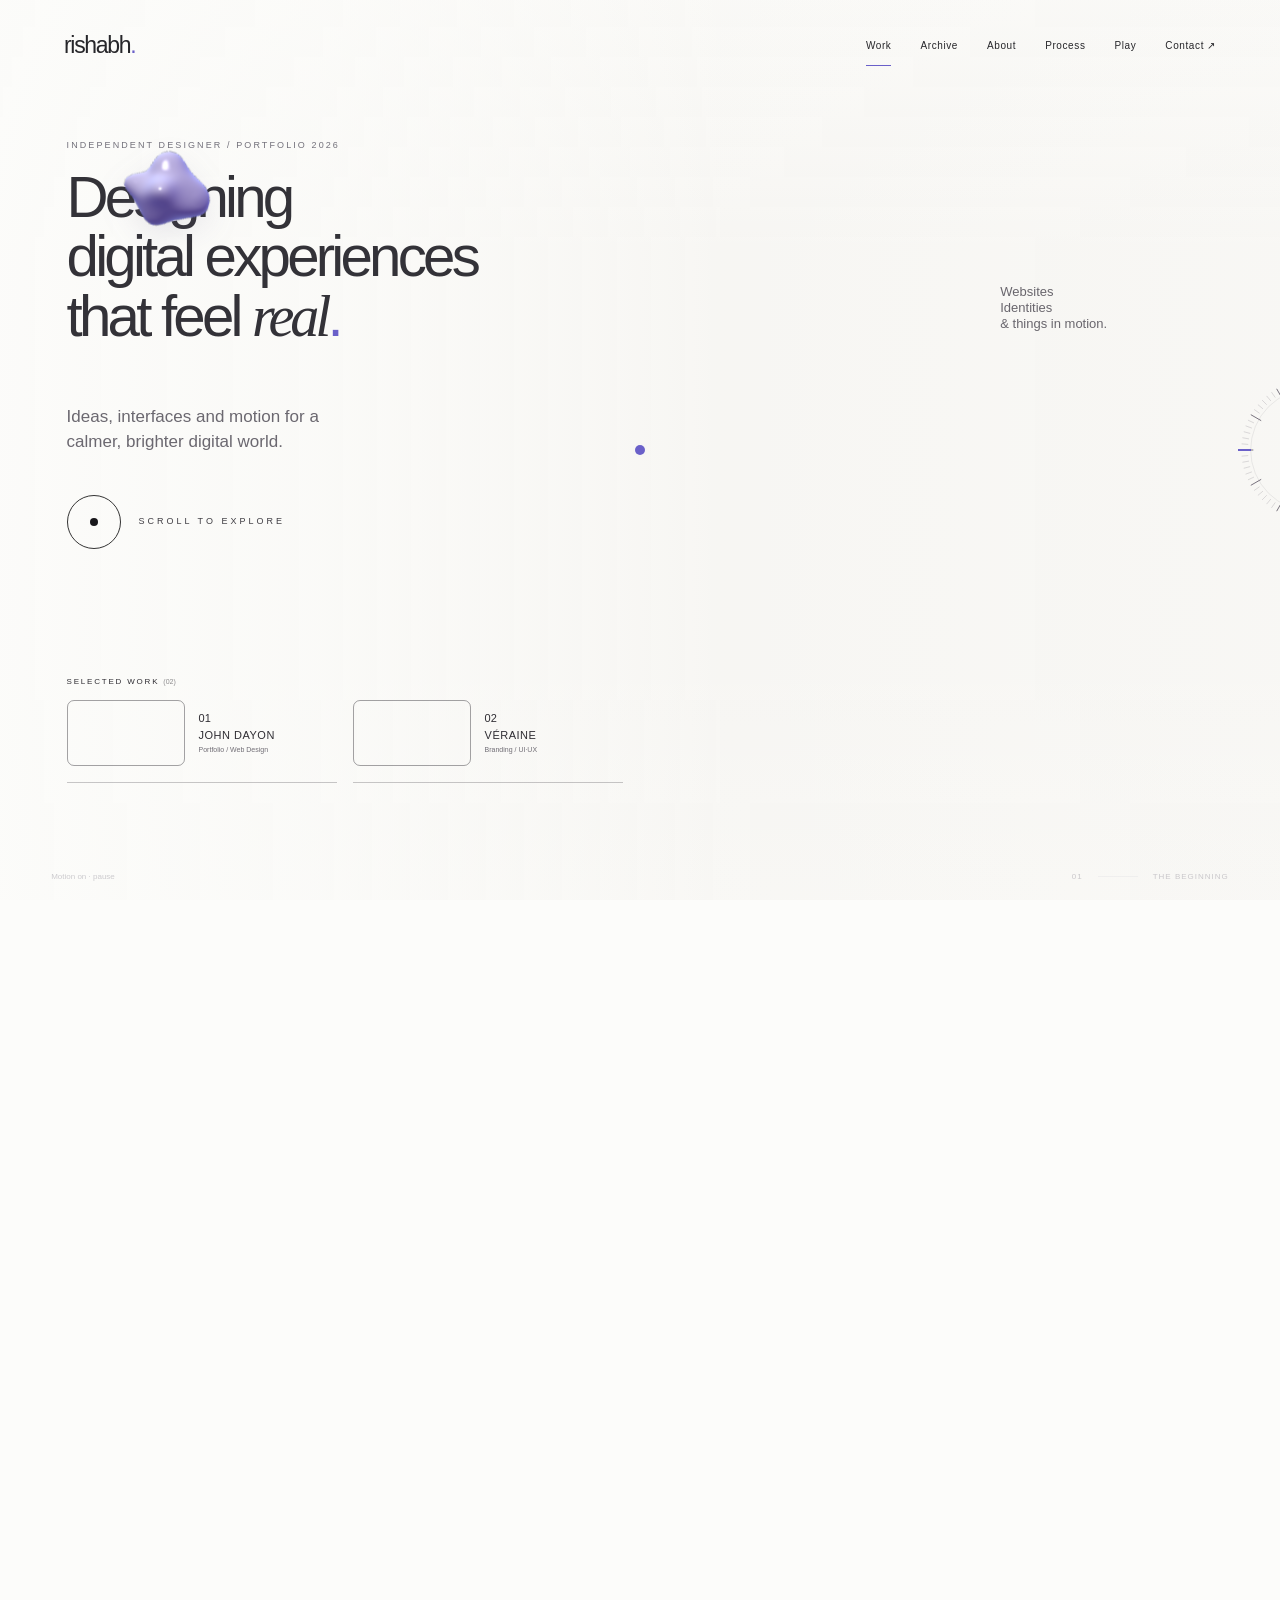
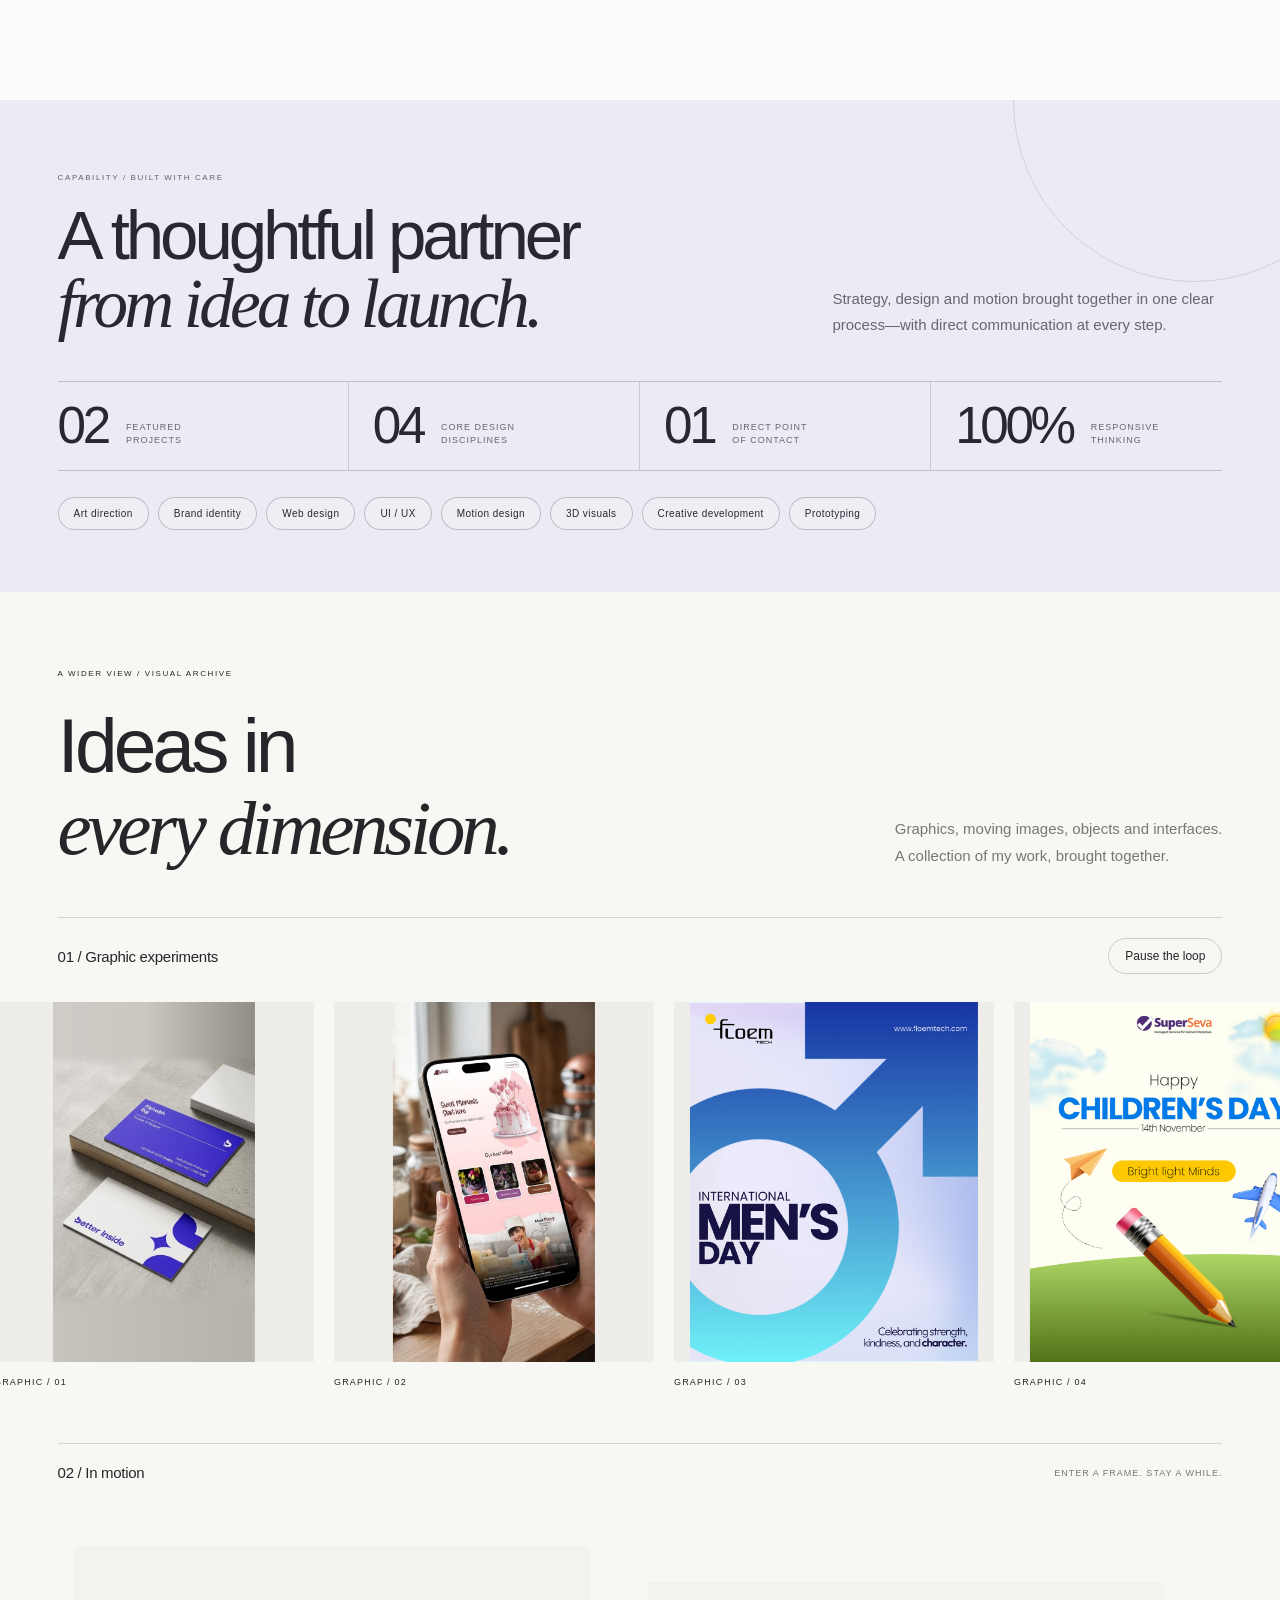
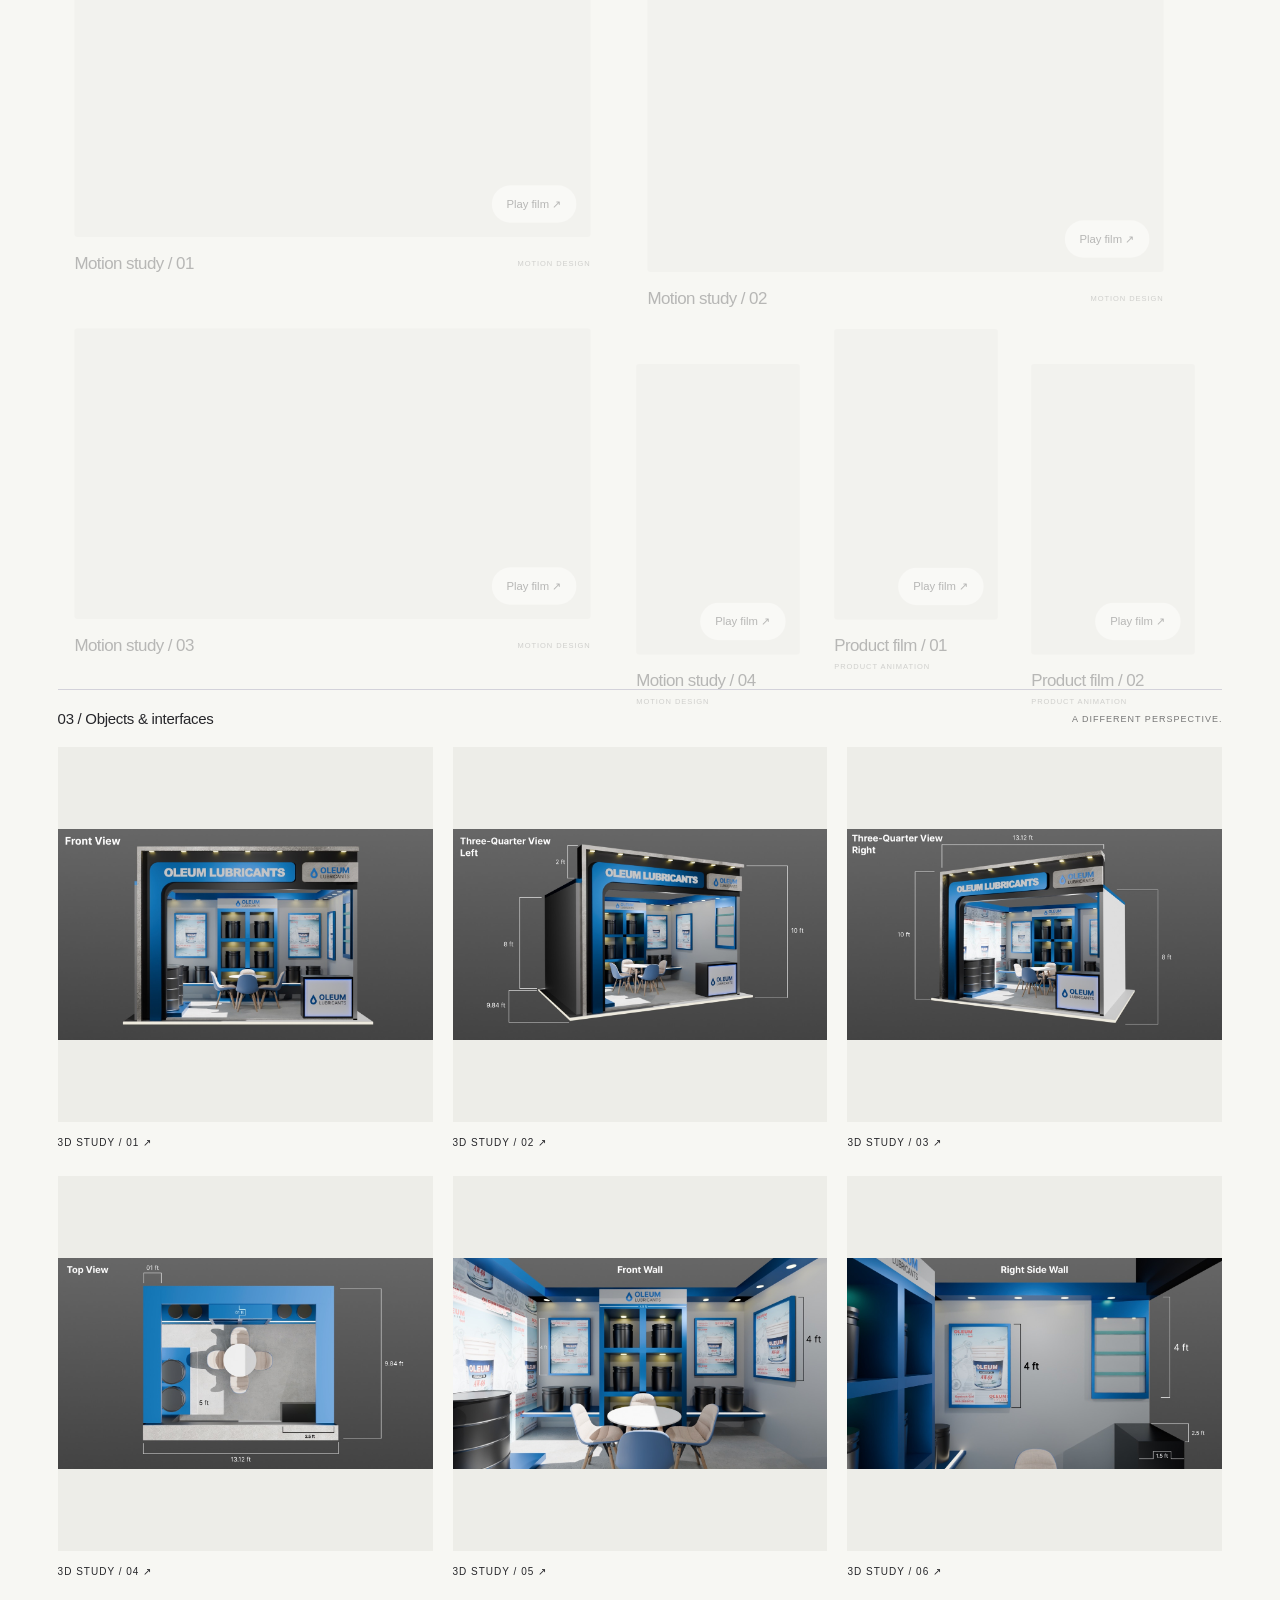
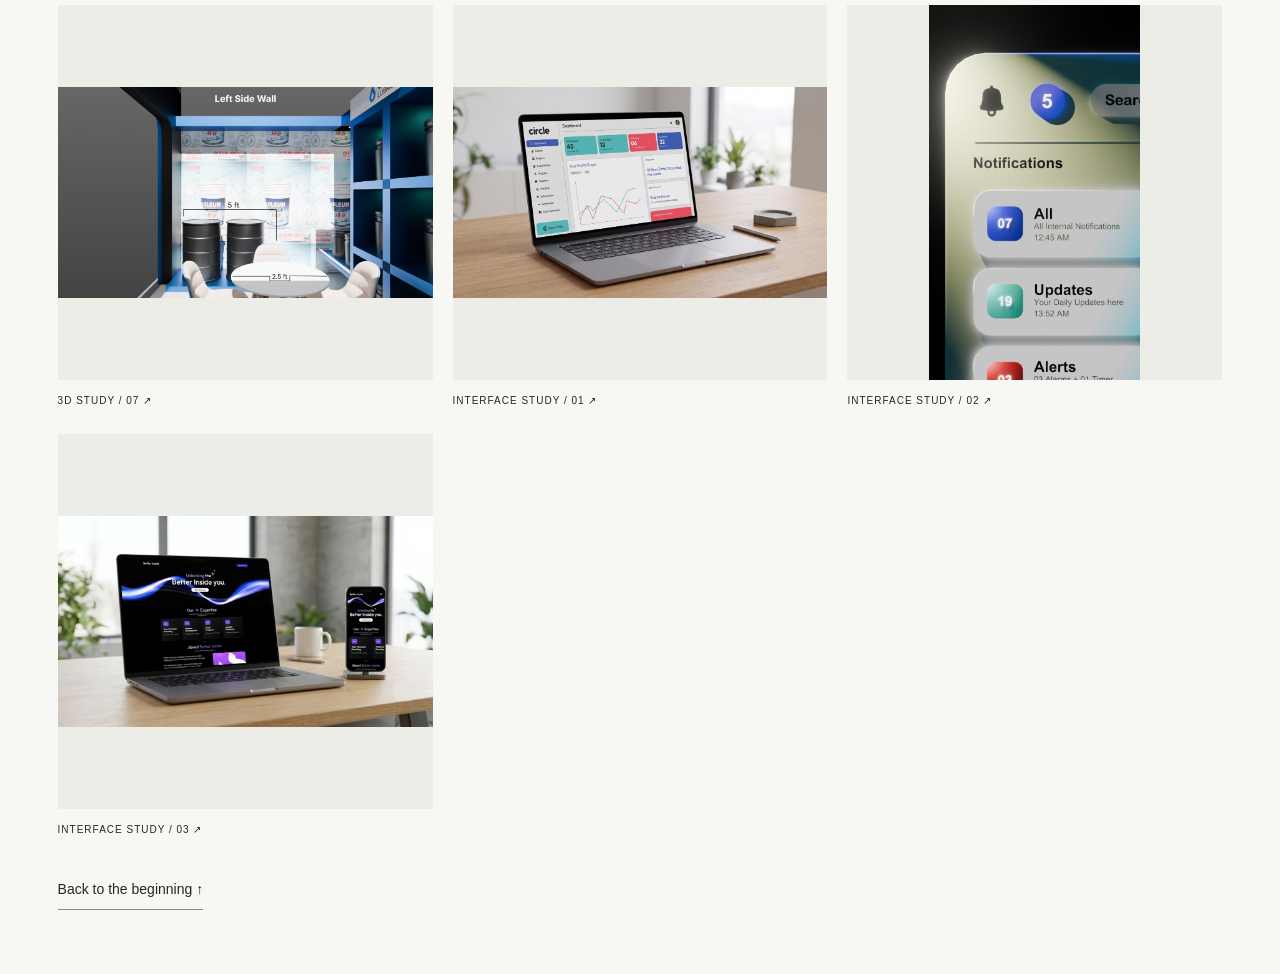
==== commit f56f5f0d: "Fix hero and project transition alignment" ====
--- a/index.html
+++ b/index.html
@@ -9,7 +9,7 @@
     <title>Rishabh Raj — The Living Grid</title>
     <link rel="icon" href="assets/favicon.svg">
     <link rel="stylesheet" href="style.css?v=22">
-    <script defer src="script.js?v=18"></script><script defer src="archive.js?v=15"></script><script defer src="blob.js?v=15"></script>
+    <script defer src="script.js?v=19"></script><script defer src="archive.js?v=15"></script><script defer src="blob.js?v=15"></script>
 </head>
 
 <body>
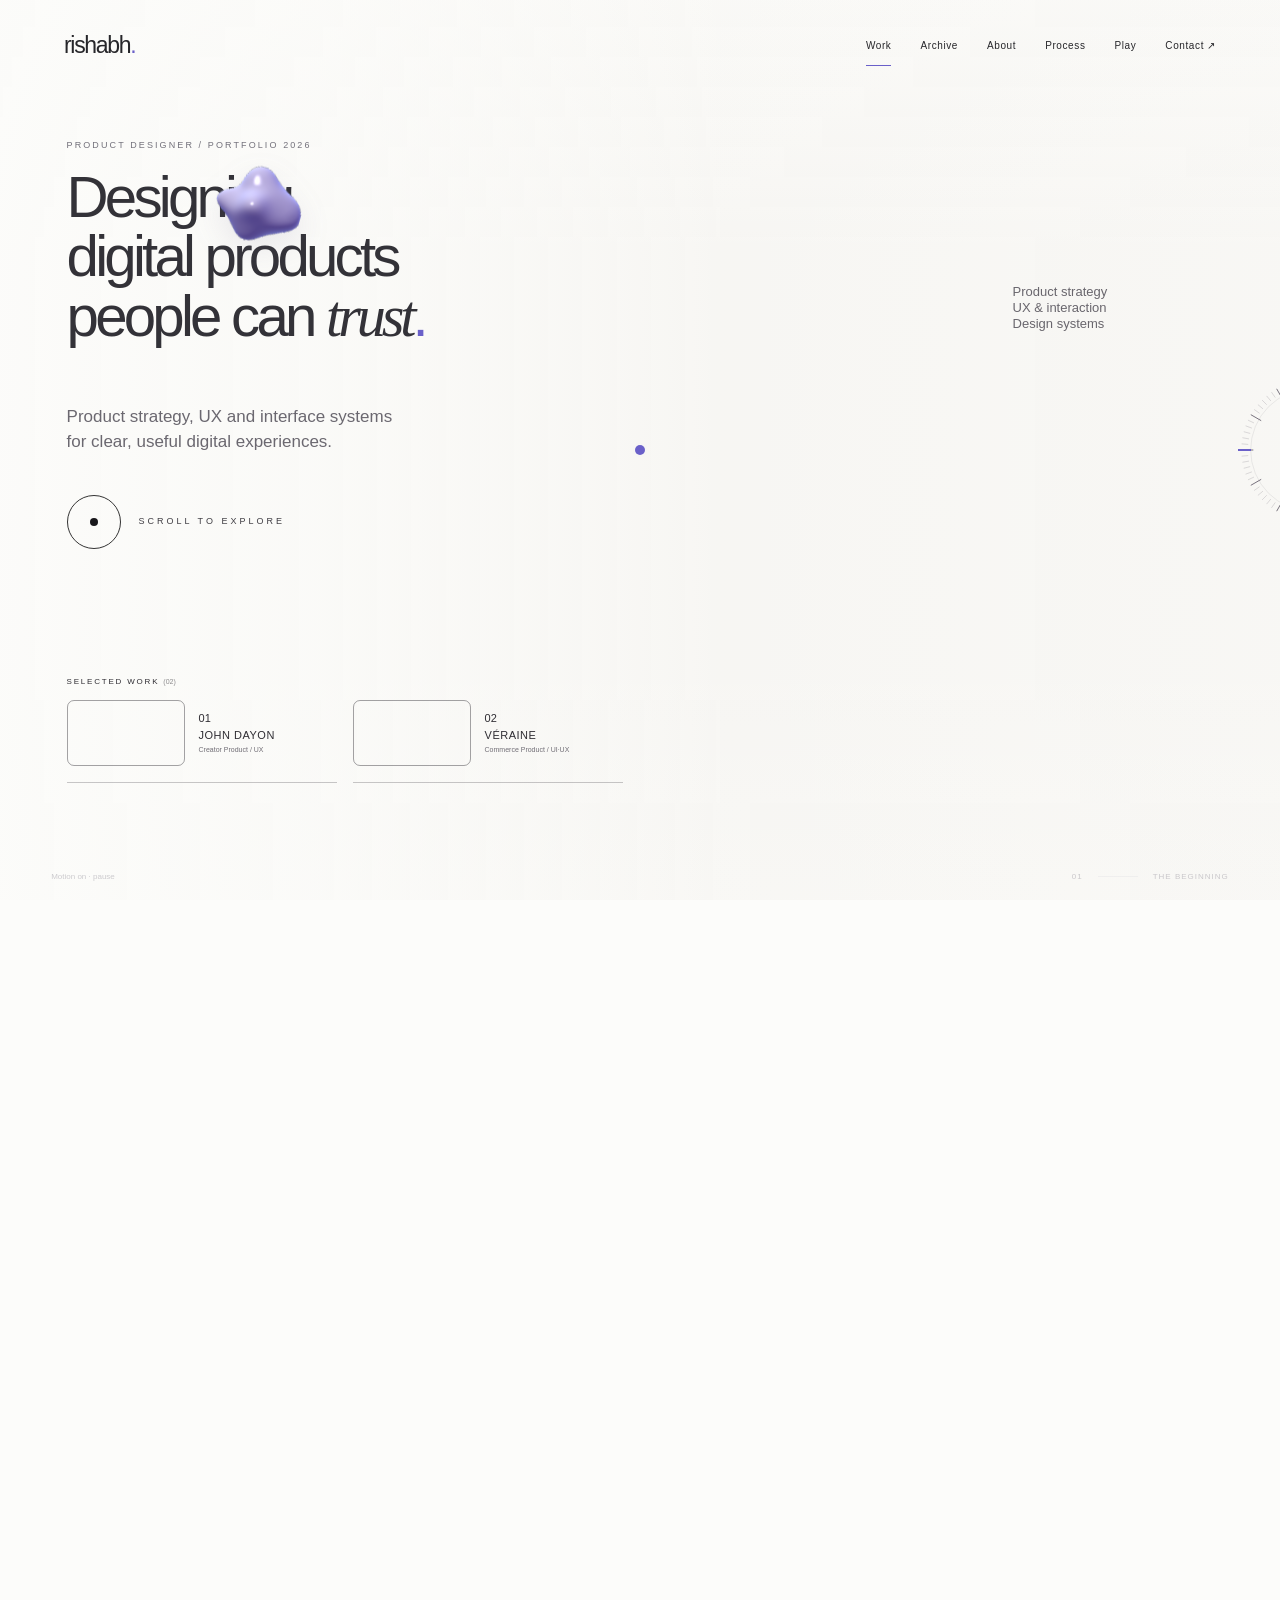
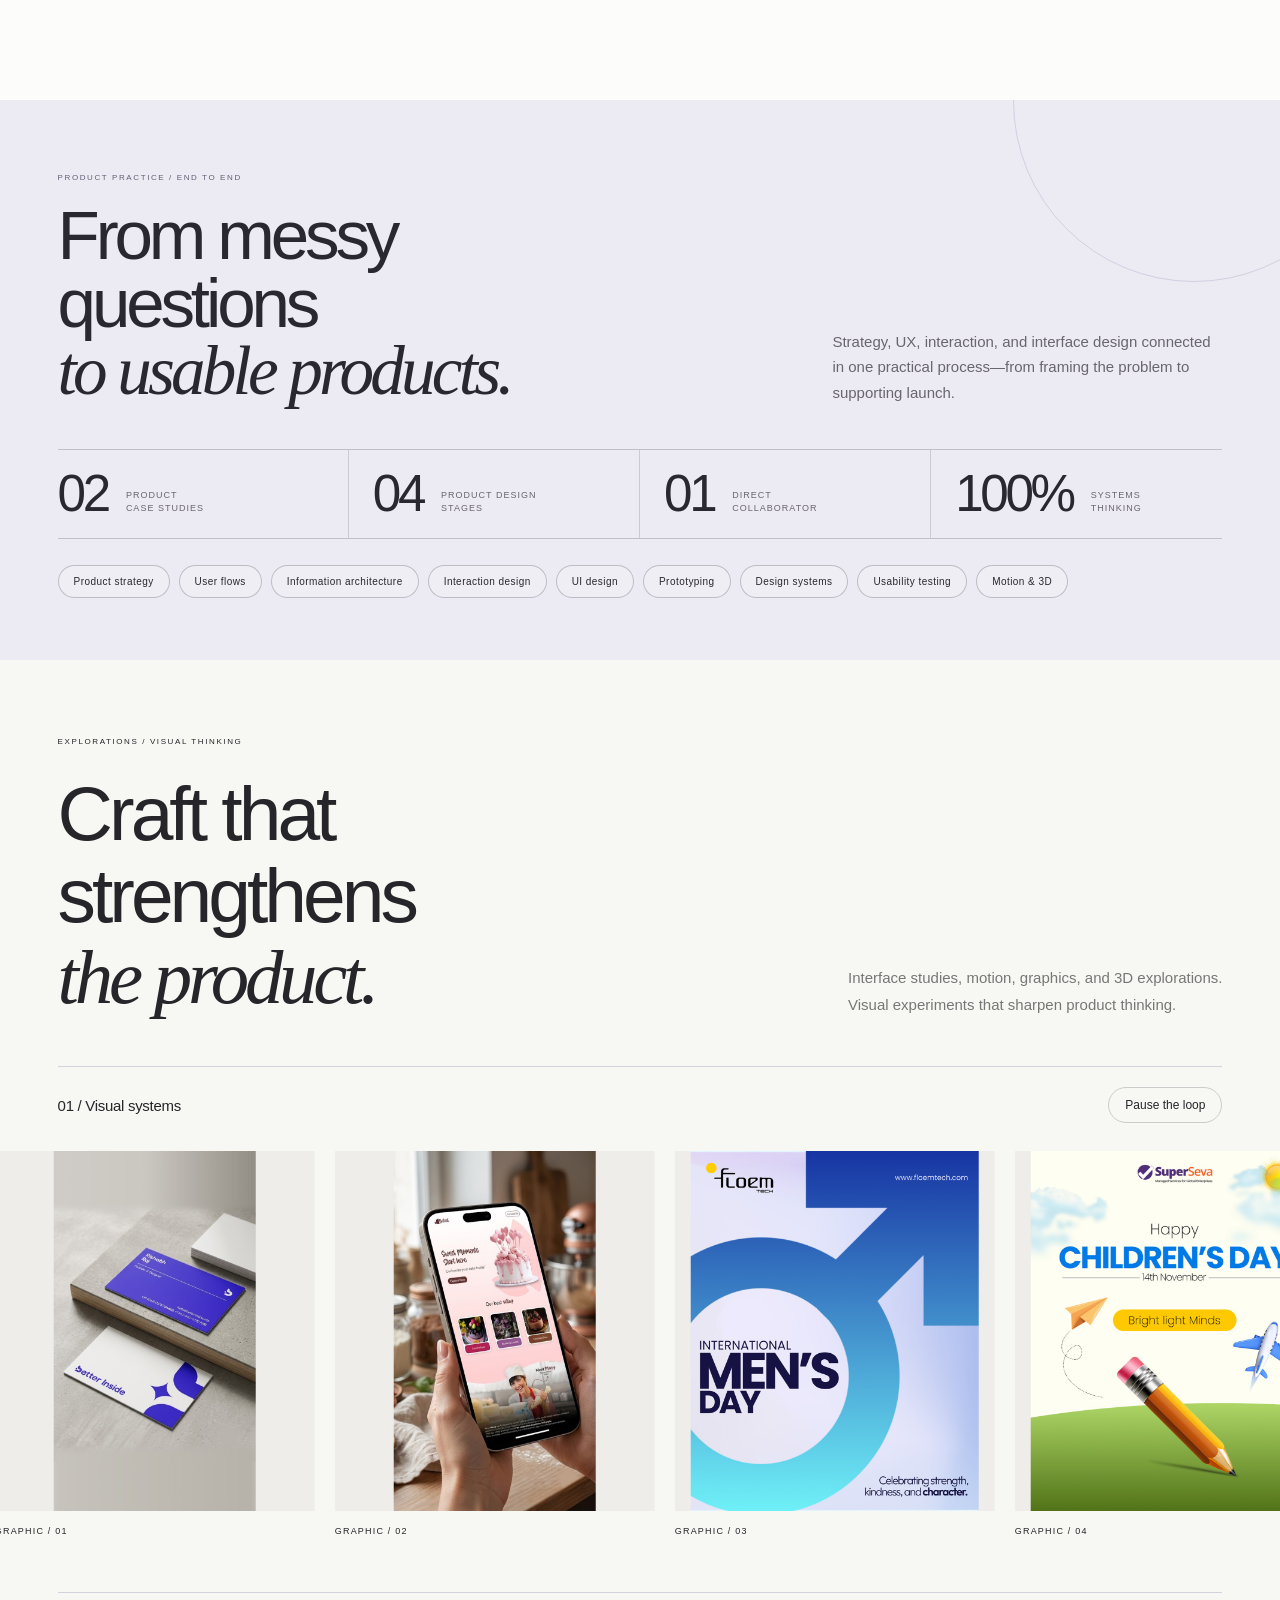
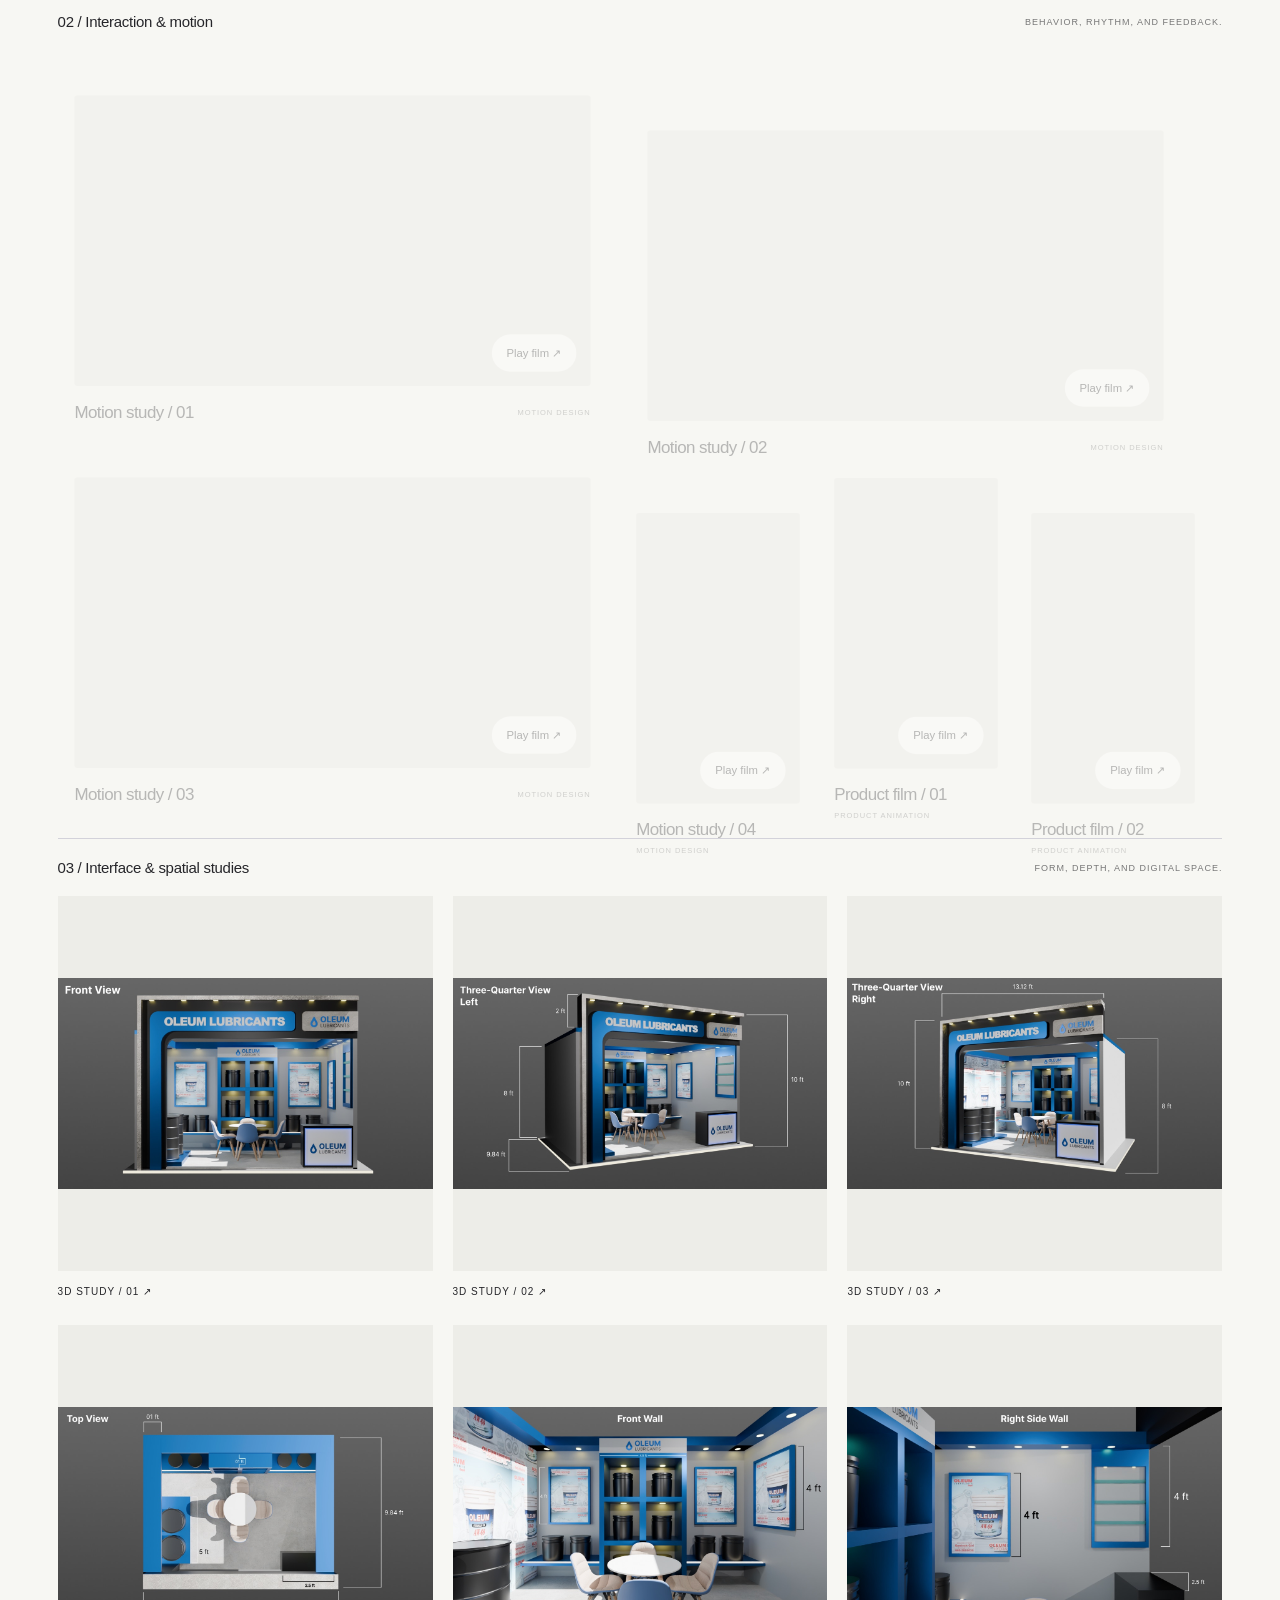
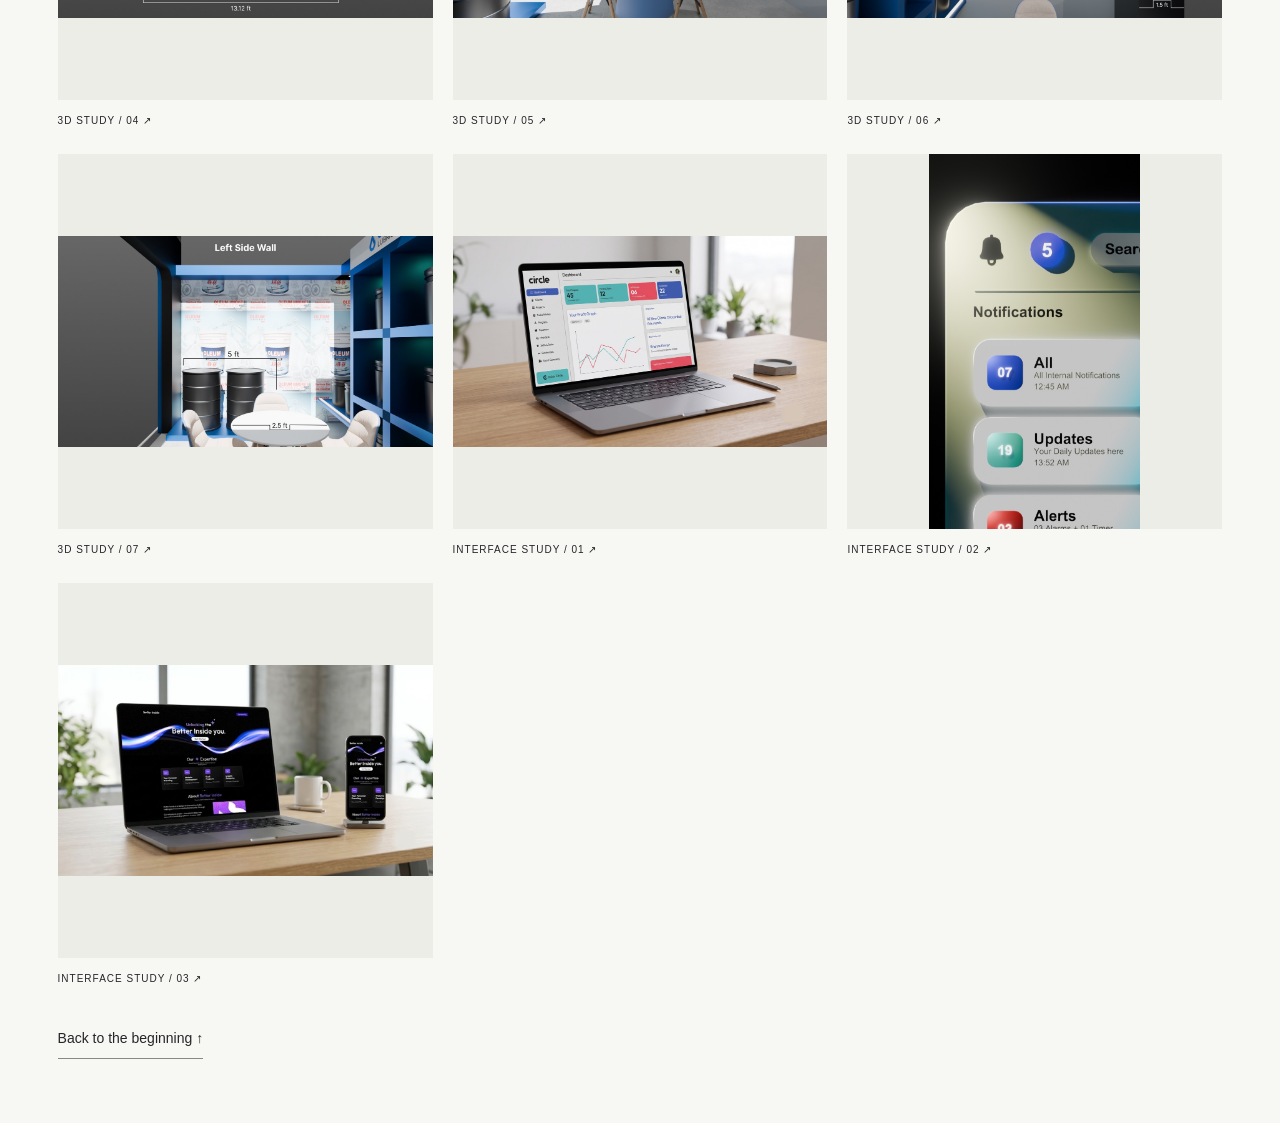
==== commit 1d258801: "Reframe portfolio for product design" ====
--- a/index.html
+++ b/index.html
@@ -5,8 +5,8 @@
     <meta charset="utf-8">
     <meta name="viewport" content="width=device-width,initial-scale=1">
     <meta name="description"
-        content="also megh — a living grid of digital experiences, ideas, and the thinking behind them.">
-    <title>Rishabh Raj — The Living Grid</title>
+        content="Rishabh Raj is a product designer shaping clear, useful digital products through strategy, UX, interface design, prototyping, and iteration.">
+    <title>Rishabh Raj — Product Designer</title>
     <link rel="icon" href="assets/favicon.svg">
     <link rel="stylesheet" href="style.css?v=22">
     <script defer src="script.js?v=19"></script><script defer src="archive.js?v=15"></script><script defer src="blob.js?v=15"></script>
@@ -17,26 +17,26 @@
     <header class="chrome"><a href="#start" class="brand">rishabh<span class="brand-dot">.</span></a>
         <nav aria-label="Portfolio"><a href="#work">Work</a><a href="#archive">Archive</a><a href="#about">About</a><a href="#process">Process</a><a
                 href="#play">Play</a><a href="#contact">Contact <span>↗</span></a></nav><span
-            class="header-note">INDEPENDENT DIGITAL DESIGNER</span>
+            class="header-note">INDEPENDENT PRODUCT DESIGNER</span>
     </header>
     <main id="journey">
         <div class="stage">
             <div class="hero-backdrop" aria-hidden="true"><video id="hero-film" data-desktop-src="assets/HeroBG.mp4" data-mobile-src="assets/MobileHeroBG.mp4" autoplay muted loop playsinline webkit-playsinline preload="metadata" tabindex="-1"></video></div>
             <div class="hero-wash" aria-hidden="true"></div>
             <div class="hero-intro">
-                <span class="hero-edition">INDEPENDENT DESIGNER / PORTFOLIO 2026</span>
-                <h1>Designing<br>digital experiences<br>that feel <em>real</em><span class="hero-period">.</span></h1>
-                <p class="hero-description">Ideas, interfaces and motion for a<br>calmer, brighter digital world.</p>
-                <p class="hero-services">Websites<br>Identities<br>&amp; things in motion.</p>
+                <span class="hero-edition">PRODUCT DESIGNER / PORTFOLIO 2026</span>
+                <h1>Designing<br>digital products<br>people can <em>trust</em><span class="hero-period">.</span></h1>
+                <p class="hero-description">Product strategy, UX and interface systems<br>for clear, useful digital experiences.</p>
+                <p class="hero-services">Product strategy<br>UX &amp; interaction<br>Design systems</p>
                 <div class="hero-projects" aria-label="Selected work preview">
                     <span class="hero-projects-label">SELECTED WORK <small>(02)</small></span>
                     <a href="#john" class="hero-project-card">
                         <video src="assets/john-dayon.mp4" muted loop autoplay playsinline preload="metadata" aria-hidden="true"></video>
-                        <span><b>01</b><strong>JOHN DAYON</strong><small>Portfolio / Web Design</small></span>
+                        <span><b>01</b><strong>JOHN DAYON</strong><small>Creator Product / UX</small></span>
                     </a>
                     <a href="#veraine" class="hero-project-card">
                         <video src="assets/veraine.mp4" muted loop autoplay playsinline preload="metadata" aria-hidden="true"></video>
-                        <span><b>02</b><strong>VÉRAINE</strong><small>Branding / UI·UX</small></span>
+                        <span><b>02</b><strong>VÉRAINE</strong><small>Commerce Product / UI·UX</small></span>
                     </a>
                 </div>
             </div>
@@ -54,31 +54,31 @@
                                 aria-label="Play John Dayon preview">Play</button>
                         </div>
                         <div class="project-caption">
-                            <div><span class="kicker">01 / PORTFOLIO EXPERIENCE</span>
+                            <div><span class="kicker">01 / CREATOR PRODUCT</span>
                                 <h2>John Dayon</h2>
                             </div><button class="expand" data-go="john" aria-label="Expand John Dayon">↗</button>
                         </div>
                         <div class="focus-copy">
-                            <p>A distinct presence.<br>A clear point of view.</p><a
+                            <p>A focused product story.<br>A clearer route to the work.</p><a
                                 href="case-study-john-dayon.html">Explore case study <span>↗</span></a><span
                                 class="kicker">TEMPORARY DISPLAY MEDIA · CASE STUDY PREVIEW</span>
                         </div>
                     </div>
-                    <div class="face about-face padded"><span class="kicker">01 / THE PERSON</span>
-                        <h2>A curious mind.<br>A considered<br><em>point of view.</em></h2><span
-                            class="footnote">RISHABH RAJ / INDEPENDENT DESIGNER</span>
-                    </div>
-                    <div class="face process-face padded"><span class="kicker">01 / LISTEN</span>
-                        <h2>Find the<br>right question.</h2>
-                        <p>Understand the people, the purpose, and what needs to change.</p><span
+                    <div class="face about-face padded"><span class="kicker">01 / PRODUCT MINDSET</span>
+                        <h2>Curious about<br>people, systems<br><em>and outcomes.</em></h2><span
+                            class="footnote">RISHABH RAJ / PRODUCT DESIGNER</span>
+                    </div>
+                    <div class="face process-face padded"><span class="kicker">01 / DISCOVER</span>
+                        <h2>Frame the<br>right problem.</h2>
+                        <p>Understand the users, business context, constraints, and evidence.</p><span
                             class="step-number">01</span>
                     </div>
                     <div class="face play-face padded"><span class="kicker">PLAY / FORM STUDY 001</span>
                         <div class="orbit" aria-hidden="true"><i></i><i></i><i></i></div><span class="footnote">A LITTLE
                             ORDER. A LITTLE CURIOSITY.</span>
                     </div>
-                    <div class="face contact-face padded"><span class="kicker">NEXT / SOMETHING NEW</span>
-                        <h2>Good things<br>start with<br><em>a hello.</em></h2>
+                    <div class="face contact-face padded"><span class="kicker">NEXT / SOMETHING USEFUL</span>
+                        <h2>Good products<br>start with<br><em>a clear problem.</em></h2>
                     </div>
                 </article>
                 <article class="cell cell-1">
@@ -89,49 +89,49 @@
                                 aria-label="Play VÉRAINE preview">Play</button>
                         </div>
                         <div class="project-caption">
-                            <div><span class="kicker">02 / DIGITAL COMMERCE</span>
+                            <div><span class="kicker">02 / COMMERCE PRODUCT</span>
                                 <h2>VÉRAINE</h2>
                             </div><button class="expand" data-go="veraine" aria-label="Expand VÉRAINE">↗</button>
                         </div>
                         <div class="focus-copy">
-                            <p>An editorial eye.<br>Room for the details.</p><a href="case-study-veraine.html">Explore
+                            <p>Editorial discovery.<br>Built around the collection.</p><a href="case-study-veraine.html">Explore
                                 case study <span>↗</span></a><span class="kicker">TEMPORARY DISPLAY MEDIA · CASE STUDY
                                 PREVIEW</span>
                         </div>
                     </div>
-                    <div class="face about-face padded"><span class="kicker">02 / A LITTLE CONTEXT</span>
-                        <p class="large-copy">I’m Rishabh Raj. I design digital experiences where clarity and character
-                            belong together.</p>
-                        <p>Thoughtful websites. Distinct identities. Small details that make a difference.</p>
-                    </div>
-                    <div class="face process-face padded"><span class="kicker">02 / EXPLORE</span>
-                        <h2>Make room<br>for possibility.</h2>
-                        <p>Explore directions, challenge assumptions, and let the strongest idea emerge.</p><span
+                    <div class="face about-face padded"><span class="kicker">02 / HOW I WORK</span>
+                        <p class="large-copy">I’m Rishabh Raj, a product designer turning complex needs into clear,
+                            useful digital products.</p>
+                        <p>From problem framing and user flows to prototypes, interface systems, and launch.</p>
+                    </div>
+                    <div class="face process-face padded"><span class="kicker">02 / DEFINE</span>
+                        <h2>Turn insight<br>into direction.</h2>
+                        <p>Map journeys, prioritize opportunities, and align the product around a clear outcome.</p><span
                             class="step-number">02</span>
                     </div>
                     <div class="face play-face padded"><span class="kicker">PLAY / COLOR STUDY 002</span>
                         <div class="color-study"><i></i><i></i><i></i></div><span class="footnote">ELECTRIC BLUE / ACID
                             YELLOW / SOFT LILAC</span>
                     </div>
-                    <div class="face contact-face padded"><span class="kicker">LET’S MAKE SOMETHING MATTER</span><button
-                            id="contact-button" class="hello">Start a conversation <span>↗</span></button>
+                    <div class="face contact-face padded"><span class="kicker">LET’S BUILD A USEFUL PRODUCT</span><button
+                            id="contact-button" class="hello">Discuss a product <span>↗</span></button>
                         <p id="contact-note" hidden>Contact details are being added. Please check back soon.</p><span
-                            class="footnote">OPEN TO THOUGHTFUL IDEAS.</span>
+                            class="footnote">OPEN TO PRODUCT TEAMS AND THOUGHTFUL PROBLEMS.</span>
                     </div>
                 </article>
                 <article class="cell cell-2">
                     <div class="face work-face padded"><span class="kicker">SELECTED WORK / 2026</span>
-                        <h1>Different ideas.<br><em>One perspective.</em></h1>
-                        <p>Digital experiences by Rishabh Raj.<br>Scroll to get closer.</p><span class="footnote">TWO
-                            PROJECTS. ROOM TO EXPLORE. ↓</span>
+                        <h1>Useful by design.<br><em>Distinct by detail.</em></h1>
+                        <p>Digital products by Rishabh Raj.<br>Scroll into the decisions.</p><span class="footnote">TWO
+                            PRODUCT STORIES. ROOM TO EXPLORE. ↓</span>
                     </div>
                     <div class="face about-face padded"><span class="kicker">03 / WHAT I CARE ABOUT</span>
-                        <h2>Less noise.<br><em>More meaning.</em></h2>
-                        <p>Clear structure. Expressive typography.<br>Motion with a reason to exist.</p>
-                    </div>
-                    <div class="face process-face padded"><span class="kicker">03 / REFINE</span>
-                        <h2>Every detail<br>earns its place.</h2>
-                        <p>Bring form, hierarchy, and interaction together. Then simplify again.</p><span
+                        <h2>Clarity first.<br><em>Character included.</em></h2>
+                        <p>Clear journeys. Strong hierarchy.<br>Systems that stay coherent as products grow.</p>
+                    </div>
+                    <div class="face process-face padded"><span class="kicker">03 / PROTOTYPE</span>
+                        <h2>Make the idea<br>testable.</h2>
+                        <p>Shape flows, interactions, and interface systems—then test what matters early.</p><span
                             class="step-number">03</span>
                     </div>
                     <div class="face play-face padded"><span class="kicker">OFF THE CLOCK / ON THE GRID</span>
@@ -139,28 +139,28 @@
                         <p>Small experiments in form, color, and movement. No brief required.</p>
                     </div>
                     <div class="face contact-face padded"><span class="kicker">THE GRID COMES FULL CIRCLE</span>
-                        <h2>A little clarity.<br><em>A lasting feeling.</em></h2><a class="text-link" href="#start">Back
+                        <h2>Clearer journeys.<br><em>Stronger products.</em></h2><a class="text-link" href="#start">Back
                             to the dot ↗</a>
                     </div>
                 </article>
                 <article class="cell cell-3">
-                    <div class="face work-face padded"><span class="kicker">CASE STUDIES / BEHIND THE PIXELS</span>
-                        <h2>The reasons<br><em>behind the work.</em></h2>
-                        <div class="case-index"><a href="case-study-john-dayon.html"><span>01</span> Presence, with
-                                purpose <b>↗</b></a><a href="case-study-veraine.html"><span>02</span> Room for the
-                                details <b>↗</b></a></div><span class="footnote">ROLE · PROBLEM · APPROACH ·
+                    <div class="face work-face padded"><span class="kicker">CASE STUDIES / PRODUCT DECISIONS</span>
+                        <h2>The thinking<br><em>behind the product.</em></h2>
+                        <div class="case-index"><a href="case-study-john-dayon.html"><span>01</span> Clarify the core
+                                journey <b>↗</b></a><a href="case-study-veraine.html"><span>02</span> Make discovery
+                                effortless <b>↗</b></a></div><span class="footnote">CONTEXT · PROBLEM · DECISIONS ·
                             OUTCOME</span>
                     </div>
                     <div class="face about-face padded"><span class="kicker">04 / THE PRACTICE</span>
                         <ul>
-                            <li>Digital experiences</li>
-                            <li>Visual direction</li>
-                            <li>Interaction design</li>
-                        </ul><span class="footnote">THE RIGHT BALANCE OF FEELING & FUNCTION.</span>
-                    </div>
-                    <div class="face process-face padded"><span class="kicker">04 / RELEASE</span>
-                        <h2>Make it real.<br>Make it better.</h2>
-                        <p>Test the experience, learn from it, and keep making thoughtful improvements.</p><span
+                            <li>Product strategy</li>
+                            <li>UX &amp; interaction</li>
+                            <li>Interface systems</li>
+                        </ul><span class="footnote">USEFUL, UNDERSTANDABLE, AND BUILT TO EVOLVE.</span>
+                    </div>
+                    <div class="face process-face padded"><span class="kicker">04 / ITERATE</span>
+                        <h2>Ship. Learn.<br>Improve.</h2>
+                        <p>Use feedback and product signals to refine the experience after launch.</p><span
                             class="step-number">04</span>
                     </div>
                     <div class="face play-face padded"><span class="kicker">PLAY / TYPE STUDY 003</span>
@@ -178,32 +178,32 @@
     </main>
     <section class="trust-section" aria-labelledby="trust-title">
         <div class="trust-intro">
-            <span class="kicker">CAPABILITY / BUILT WITH CARE</span>
-            <h2 id="trust-title">A thoughtful partner<br><em>from idea to launch.</em></h2>
-            <p>Strategy, design and motion brought together in one clear process—with direct communication at every step.</p>
+            <span class="kicker">PRODUCT PRACTICE / END TO END</span>
+            <h2 id="trust-title">From messy questions<br><em>to usable products.</em></h2>
+            <p>Strategy, UX, interaction, and interface design connected in one practical process—from framing the problem to supporting launch.</p>
         </div>
         <dl class="trust-stats">
-            <div><dt>02</dt><dd>Featured<br>projects</dd></div>
-            <div><dt>04</dt><dd>Core design<br>disciplines</dd></div>
-            <div><dt>01</dt><dd>Direct point<br>of contact</dd></div>
-            <div><dt>100%</dt><dd>Responsive<br>thinking</dd></div>
+            <div><dt>02</dt><dd>Product<br>case studies</dd></div>
+            <div><dt>04</dt><dd>Product design<br>stages</dd></div>
+            <div><dt>01</dt><dd>Direct<br>collaborator</dd></div>
+            <div><dt>100%</dt><dd>Systems<br>thinking</dd></div>
         </dl>
         <div class="trust-skills" aria-label="Design skills">
-            <span>Art direction</span><span>Brand identity</span><span>Web design</span><span>UI / UX</span><span>Motion design</span><span>3D visuals</span><span>Creative development</span><span>Prototyping</span>
+            <span>Product strategy</span><span>User flows</span><span>Information architecture</span><span>Interaction design</span><span>UI design</span><span>Prototyping</span><span>Design systems</span><span>Usability testing</span><span>Motion &amp; 3D</span>
         </div>
     </section>
-<section id="archive" class="visual-archive"><div class="archive-heading"><span class="kicker">A WIDER VIEW / VISUAL ARCHIVE</span><h2>Ideas in<br><em>every dimension.</em></h2><p>Graphics, moving images, objects and interfaces.<br>A collection of my work, brought together.</p></div><div class="archive-section-label"><h3>01 / Graphic experiments</h3><button id="archive-motion" aria-pressed="true">Pause the loop</button></div><div class="graphic-window"><div class="graphic-track"><button class="graphic-piece" data-image="assets/imported/graphic-01.png" aria-label="Enlarge graphic design 01"><img src="assets/imported/graphic-01.jpg" alt="Graphic design 01 by Rishabh Raj" loading="lazy" decoding="async"><span>GRAPHIC / 01</span></button><button class="graphic-piece" data-image="assets/imported/graphic-02.png" aria-label="Enlarge graphic design 02"><img src="assets/imported/graphic-02.jpg" alt="Graphic design 02 by Rishabh Raj" loading="lazy" decoding="async"><span>GRAPHIC / 02</span></button><button class="graphic-piece" data-image="assets/imported/graphic-03.png" aria-label="Enlarge graphic design 03"><img src="assets/imported/graphic-03.jpg" alt="Graphic design 03 by Rishabh Raj" loading="lazy" decoding="async"><span>GRAPHIC / 03</span></button><button class="graphic-piece" data-image="assets/imported/graphic-04.png" aria-label="Enlarge graphic design 04"><img src="assets/imported/graphic-04.jpg" alt="Graphic design 04 by Rishabh Raj" loading="lazy" decoding="async"><span>GRAPHIC / 04</span></button><button class="graphic-piece" data-image="assets/imported/graphic-05.png" aria-label="Enlarge graphic design 05"><img src="assets/imported/graphic-05.jpg" alt="Graphic design 05 by Rishabh Raj" loading="lazy" decoding="async"><span>GRAPHIC / 05</span></button><button class="graphic-piece" data-image="assets/imported/graphic-06.png" aria-label="Enlarge graphic design 06"><img src="assets/imported/graphic-06.jpg" alt="Graphic design 06 by Rishabh Raj" loading="lazy" decoding="async"><span>GRAPHIC / 06</span></button></div></div><div class="archive-section-label"><h3>02 / In motion</h3><span>ENTER A FRAME. STAY A WHILE.</span></div><div class="motion-gallery"><article class="archive-video" style="--film-ratio:1.777777778"><div class="archive-video-frame"><video data-archive-src="assets/imported/motion-01.mp4" muted loop playsinline preload="none" aria-label="Motion study 01"></video><button class="archive-play" aria-label="Play Motion study 01">Play film ↗</button></div><div class="archive-caption"><h3>Motion study / 01</h3><span>MOTION DESIGN</span></div></article><article class="archive-video" style="--film-ratio:1.777777778"><div class="archive-video-frame"><video data-archive-src="assets/imported/motion-02.mp4" muted loop playsinline preload="none" aria-label="Motion study 02"></video><button class="archive-play" aria-label="Play Motion study 02">Play film ↗</button></div><div class="archive-caption"><h3>Motion study / 02</h3><span>MOTION DESIGN</span></div></article><article class="archive-video" style="--film-ratio:1.777777778"><div class="archive-video-frame"><video data-archive-src="assets/imported/motion-03.mp4" muted loop playsinline preload="none" aria-label="Motion study 03"></video><button class="archive-play" aria-label="Play Motion study 03">Play film ↗</button></div><div class="archive-caption"><h3>Motion study / 03</h3><span>MOTION DESIGN</span></div></article><article class="archive-video" style="--film-ratio:0.562500000"><div class="archive-video-frame"><video data-archive-src="assets/imported/motion-04.mp4" muted loop playsinline preload="none" aria-label="Motion study 04"></video><button class="archive-play" aria-label="Play Motion study 04">Play film ↗</button></div><div class="archive-caption"><h3>Motion study / 04</h3><span>MOTION DESIGN</span></div></article><article class="archive-video" style="--film-ratio:0.562500000"><div class="archive-video-frame"><video data-archive-src="assets/imported/product-01.mp4" muted loop playsinline preload="none" aria-label="Product film 01"></video><button class="archive-play" aria-label="Play Product film 01">Play film ↗</button></div><div class="archive-caption"><h3>Product film / 01</h3><span>PRODUCT ANIMATION</span></div></article><article class="archive-video" style="--film-ratio:0.562500000"><div class="archive-video-frame"><video data-archive-src="assets/imported/product-02.mp4" muted loop playsinline preload="none" aria-label="Product film 02"></video><button class="archive-play" aria-label="Play Product film 02">Play film ↗</button></div><div class="archive-caption"><h3>Product film / 02</h3><span>PRODUCT ANIMATION</span></div></article></div><div class="archive-section-label"><h3>03 / Objects & interfaces</h3><span>A DIFFERENT PERSPECTIVE.</span></div><div class="still-gallery"><button class="still-piece" data-image="assets/imported/3d-01.png" aria-label="Enlarge 3D study 01"><img src="assets/imported/3d-01.jpg" alt="3D study 01 by Rishabh Raj" loading="lazy" decoding="async"><span>3D STUDY / 01 ↗</span></button><button class="still-piece" data-image="assets/imported/3d-02.png" aria-label="Enlarge 3D study 02"><img src="assets/imported/3d-02.jpg" alt="3D study 02 by Rishabh Raj" loading="lazy" decoding="async"><span>3D STUDY / 02 ↗</span></button><button class="still-piece" data-image="assets/imported/3d-03.png" aria-label="Enlarge 3D study 03"><img src="assets/imported/3d-03.jpg" alt="3D study 03 by Rishabh Raj" loading="lazy" decoding="async"><span>3D STUDY / 03 ↗</span></button><button class="still-piece" data-image="assets/imported/3d-04.png" aria-label="Enlarge 3D study 04"><img src="assets/imported/3d-04.jpg" alt="3D study 04 by Rishabh Raj" loading="lazy" decoding="async"><span>3D STUDY / 04 ↗</span></button><button class="still-piece" data-image="assets/imported/3d-05.png" aria-label="Enlarge 3D study 05"><img src="assets/imported/3d-05.jpg" alt="3D study 05 by Rishabh Raj" loading="lazy" decoding="async"><span>3D STUDY / 05 ↗</span></button><button class="still-piece" data-image="assets/imported/3d-06.png" aria-label="Enlarge 3D study 06"><img src="assets/imported/3d-06.jpg" alt="3D study 06 by Rishabh Raj" loading="lazy" decoding="async"><span>3D STUDY / 06 ↗</span></button><button class="still-piece" data-image="assets/imported/3d-07.png" aria-label="Enlarge 3D study 07"><img src="assets/imported/3d-07.jpg" alt="3D study 07 by Rishabh Raj" loading="lazy" decoding="async"><span>3D STUDY / 07 ↗</span></button><button class="still-piece" data-image="assets/imported/ui-01.png" aria-label="Enlarge Interface study 01"><img src="assets/imported/ui-01.jpg" alt="Interface study 01 by Rishabh Raj" loading="lazy" decoding="async"><span>INTERFACE STUDY / 01 ↗</span></button><button class="still-piece" data-image="assets/imported/ui-02.png" aria-label="Enlarge Interface study 02"><img src="assets/imported/ui-02.jpg" alt="Interface study 02 by Rishabh Raj" loading="lazy" decoding="async"><span>INTERFACE STUDY / 02 ↗</span></button><button class="still-piece" data-image="assets/imported/ui-03.png" aria-label="Enlarge Interface study 03"><img src="assets/imported/ui-03.jpg" alt="Interface study 03 by Rishabh Raj" loading="lazy" decoding="async"><span>INTERFACE STUDY / 03 ↗</span></button></div><a class="archive-top" href="#start">Back to the beginning ↑</a></section><dialog id="image-viewer"><button class="viewer-close" aria-label="Close image preview">Close ×</button><img alt="Enlarged selected portfolio work"></dialog><button class="blob-guide" id="blob-guide" aria-label="Explore selected work"><canvas id="blob-canvas" width="200" height="200" aria-hidden="true"></canvas><span id="blob-label">Explore ↓</span></button>
+<section id="archive" class="visual-archive"><div class="archive-heading"><span class="kicker">EXPLORATIONS / VISUAL THINKING</span><h2>Craft that strengthens<br><em>the product.</em></h2><p>Interface studies, motion, graphics, and 3D explorations.<br>Visual experiments that sharpen product thinking.</p></div><div class="archive-section-label"><h3>01 / Visual systems</h3><button id="archive-motion" aria-pressed="true">Pause the loop</button></div><div class="graphic-window"><div class="graphic-track"><button class="graphic-piece" data-image="assets/imported/graphic-01.png" aria-label="Enlarge graphic design 01"><img src="assets/imported/graphic-01.jpg" alt="Graphic design 01 by Rishabh Raj" loading="lazy" decoding="async"><span>GRAPHIC / 01</span></button><button class="graphic-piece" data-image="assets/imported/graphic-02.png" aria-label="Enlarge graphic design 02"><img src="assets/imported/graphic-02.jpg" alt="Graphic design 02 by Rishabh Raj" loading="lazy" decoding="async"><span>GRAPHIC / 02</span></button><button class="graphic-piece" data-image="assets/imported/graphic-03.png" aria-label="Enlarge graphic design 03"><img src="assets/imported/graphic-03.jpg" alt="Graphic design 03 by Rishabh Raj" loading="lazy" decoding="async"><span>GRAPHIC / 03</span></button><button class="graphic-piece" data-image="assets/imported/graphic-04.png" aria-label="Enlarge graphic design 04"><img src="assets/imported/graphic-04.jpg" alt="Graphic design 04 by Rishabh Raj" loading="lazy" decoding="async"><span>GRAPHIC / 04</span></button><button class="graphic-piece" data-image="assets/imported/graphic-05.png" aria-label="Enlarge graphic design 05"><img src="assets/imported/graphic-05.jpg" alt="Graphic design 05 by Rishabh Raj" loading="lazy" decoding="async"><span>GRAPHIC / 05</span></button><button class="graphic-piece" data-image="assets/imported/graphic-06.png" aria-label="Enlarge graphic design 06"><img src="assets/imported/graphic-06.jpg" alt="Graphic design 06 by Rishabh Raj" loading="lazy" decoding="async"><span>GRAPHIC / 06</span></button></div></div><div class="archive-section-label"><h3>02 / Interaction & motion</h3><span>BEHAVIOR, RHYTHM, AND FEEDBACK.</span></div><div class="motion-gallery"><article class="archive-video" style="--film-ratio:1.777777778"><div class="archive-video-frame"><video data-archive-src="assets/imported/motion-01.mp4" muted loop playsinline preload="none" aria-label="Motion study 01"></video><button class="archive-play" aria-label="Play Motion study 01">Play film ↗</button></div><div class="archive-caption"><h3>Motion study / 01</h3><span>MOTION DESIGN</span></div></article><article class="archive-video" style="--film-ratio:1.777777778"><div class="archive-video-frame"><video data-archive-src="assets/imported/motion-02.mp4" muted loop playsinline preload="none" aria-label="Motion study 02"></video><button class="archive-play" aria-label="Play Motion study 02">Play film ↗</button></div><div class="archive-caption"><h3>Motion study / 02</h3><span>MOTION DESIGN</span></div></article><article class="archive-video" style="--film-ratio:1.777777778"><div class="archive-video-frame"><video data-archive-src="assets/imported/motion-03.mp4" muted loop playsinline preload="none" aria-label="Motion study 03"></video><button class="archive-play" aria-label="Play Motion study 03">Play film ↗</button></div><div class="archive-caption"><h3>Motion study / 03</h3><span>MOTION DESIGN</span></div></article><article class="archive-video" style="--film-ratio:0.562500000"><div class="archive-video-frame"><video data-archive-src="assets/imported/motion-04.mp4" muted loop playsinline preload="none" aria-label="Motion study 04"></video><button class="archive-play" aria-label="Play Motion study 04">Play film ↗</button></div><div class="archive-caption"><h3>Motion study / 04</h3><span>MOTION DESIGN</span></div></article><article class="archive-video" style="--film-ratio:0.562500000"><div class="archive-video-frame"><video data-archive-src="assets/imported/product-01.mp4" muted loop playsinline preload="none" aria-label="Product film 01"></video><button class="archive-play" aria-label="Play Product film 01">Play film ↗</button></div><div class="archive-caption"><h3>Product film / 01</h3><span>PRODUCT ANIMATION</span></div></article><article class="archive-video" style="--film-ratio:0.562500000"><div class="archive-video-frame"><video data-archive-src="assets/imported/product-02.mp4" muted loop playsinline preload="none" aria-label="Product film 02"></video><button class="archive-play" aria-label="Play Product film 02">Play film ↗</button></div><div class="archive-caption"><h3>Product film / 02</h3><span>PRODUCT ANIMATION</span></div></article></div><div class="archive-section-label"><h3>03 / Interface & spatial studies</h3><span>FORM, DEPTH, AND DIGITAL SPACE.</span></div><div class="still-gallery"><button class="still-piece" data-image="assets/imported/3d-01.png" aria-label="Enlarge 3D study 01"><img src="assets/imported/3d-01.jpg" alt="3D study 01 by Rishabh Raj" loading="lazy" decoding="async"><span>3D STUDY / 01 ↗</span></button><button class="still-piece" data-image="assets/imported/3d-02.png" aria-label="Enlarge 3D study 02"><img src="assets/imported/3d-02.jpg" alt="3D study 02 by Rishabh Raj" loading="lazy" decoding="async"><span>3D STUDY / 02 ↗</span></button><button class="still-piece" data-image="assets/imported/3d-03.png" aria-label="Enlarge 3D study 03"><img src="assets/imported/3d-03.jpg" alt="3D study 03 by Rishabh Raj" loading="lazy" decoding="async"><span>3D STUDY / 03 ↗</span></button><button class="still-piece" data-image="assets/imported/3d-04.png" aria-label="Enlarge 3D study 04"><img src="assets/imported/3d-04.jpg" alt="3D study 04 by Rishabh Raj" loading="lazy" decoding="async"><span>3D STUDY / 04 ↗</span></button><button class="still-piece" data-image="assets/imported/3d-05.png" aria-label="Enlarge 3D study 05"><img src="assets/imported/3d-05.jpg" alt="3D study 05 by Rishabh Raj" loading="lazy" decoding="async"><span>3D STUDY / 05 ↗</span></button><button class="still-piece" data-image="assets/imported/3d-06.png" aria-label="Enlarge 3D study 06"><img src="assets/imported/3d-06.jpg" alt="3D study 06 by Rishabh Raj" loading="lazy" decoding="async"><span>3D STUDY / 06 ↗</span></button><button class="still-piece" data-image="assets/imported/3d-07.png" aria-label="Enlarge 3D study 07"><img src="assets/imported/3d-07.jpg" alt="3D study 07 by Rishabh Raj" loading="lazy" decoding="async"><span>3D STUDY / 07 ↗</span></button><button class="still-piece" data-image="assets/imported/ui-01.png" aria-label="Enlarge Interface study 01"><img src="assets/imported/ui-01.jpg" alt="Interface study 01 by Rishabh Raj" loading="lazy" decoding="async"><span>INTERFACE STUDY / 01 ↗</span></button><button class="still-piece" data-image="assets/imported/ui-02.png" aria-label="Enlarge Interface study 02"><img src="assets/imported/ui-02.jpg" alt="Interface study 02 by Rishabh Raj" loading="lazy" decoding="async"><span>INTERFACE STUDY / 02 ↗</span></button><button class="still-piece" data-image="assets/imported/ui-03.png" aria-label="Enlarge Interface study 03"><img src="assets/imported/ui-03.jpg" alt="Interface study 03 by Rishabh Raj" loading="lazy" decoding="async"><span>INTERFACE STUDY / 03 ↗</span></button></div><a class="archive-top" href="#start">Back to the beginning ↑</a></section><dialog id="image-viewer"><button class="viewer-close" aria-label="Close image preview">Close ×</button><img alt="Enlarged selected portfolio work"></dialog><button class="blob-guide" id="blob-guide" aria-label="Explore selected work"><canvas id="blob-canvas" width="200" height="200" aria-hidden="true"></canvas><span id="blob-label">Explore ↓</span></button>
     <aside class="scroll-dial" aria-hidden="true"><div class="dial-turn"><div class="dial-idle"><svg viewBox="0 0 240 240" aria-hidden="true"><circle cx="120" cy="120" r="92" fill="none" stroke="currentColor" stroke-opacity=".15"/><line x1="208.000" y1="120.000" x2="226.000" y2="120.000" stroke="currentColor" stroke-width="1.5" opacity="0.8"/><line x1="215.635" y1="128.367" x2="225.597" y2="129.239" stroke="currentColor" stroke-width="0.7" opacity="0.4"/><line x1="214.542" y1="136.670" x2="224.390" y2="138.407" stroke="currentColor" stroke-width="0.7" opacity="0.4"/><line x1="212.729" y1="144.847" x2="222.388" y2="147.435" stroke="currentColor" stroke-width="0.7" opacity="0.4"/><line x1="210.210" y1="152.834" x2="219.607" y2="156.254" stroke="currentColor" stroke-width="0.7" opacity="0.4"/><line x1="207.006" y1="160.571" x2="216.069" y2="164.798" stroke="currentColor" stroke-width="0.7" opacity="0.4"/><line x1="196.210" y1="164.000" x2="211.799" y2="173.000" stroke="currentColor" stroke-width="1.5" opacity="0.8"/><line x1="198.639" y1="175.063" x2="206.830" y2="180.799" stroke="currentColor" stroke-width="0.7" opacity="0.4"/><line x1="193.540" y1="181.708" x2="201.201" y2="188.135" stroke="currentColor" stroke-width="0.7" opacity="0.4"/><line x1="187.882" y1="187.882" x2="194.953" y2="194.953" stroke="currentColor" stroke-width="0.7" opacity="0.4"/><line x1="181.708" y1="193.540" x2="188.135" y2="201.201" stroke="currentColor" stroke-width="0.7" opacity="0.4"/><line x1="175.063" y1="198.639" x2="180.799" y2="206.830" stroke="currentColor" stroke-width="0.7" opacity="0.4"/><line x1="164.000" y1="196.210" x2="173.000" y2="211.799" stroke="currentColor" stroke-width="1.5" opacity="0.8"/><line x1="160.571" y1="207.006" x2="164.798" y2="216.069" stroke="currentColor" stroke-width="0.7" opacity="0.4"/><line x1="152.834" y1="210.210" x2="156.254" y2="219.607" stroke="currentColor" stroke-width="0.7" opacity="0.4"/><line x1="144.847" y1="212.729" x2="147.435" y2="222.388" stroke="currentColor" stroke-width="0.7" opacity="0.4"/><line x1="136.670" y1="214.542" x2="138.407" y2="224.390" stroke="currentColor" stroke-width="0.7" opacity="0.4"/><line x1="128.367" y1="215.635" x2="129.239" y2="225.597" stroke="currentColor" stroke-width="0.7" opacity="0.4"/><line x1="120.000" y1="208.000" x2="120.000" y2="226.000" stroke="currentColor" stroke-width="1.5" opacity="0.8"/><line x1="111.633" y1="215.635" x2="110.761" y2="225.597" stroke="currentColor" stroke-width="0.7" opacity="0.4"/><line x1="103.330" y1="214.542" x2="101.593" y2="224.390" stroke="currentColor" stroke-width="0.7" opacity="0.4"/><line x1="95.153" y1="212.729" x2="92.565" y2="222.388" stroke="currentColor" stroke-width="0.7" opacity="0.4"/><line x1="87.166" y1="210.210" x2="83.746" y2="219.607" stroke="currentColor" stroke-width="0.7" opacity="0.4"/><line x1="79.429" y1="207.006" x2="75.202" y2="216.069" stroke="currentColor" stroke-width="0.7" opacity="0.4"/><line x1="76.000" y1="196.210" x2="67.000" y2="211.799" stroke="currentColor" stroke-width="1.5" opacity="0.8"/><line x1="64.937" y1="198.639" x2="59.201" y2="206.830" stroke="currentColor" stroke-width="0.7" opacity="0.4"/><line x1="58.292" y1="193.540" x2="51.865" y2="201.201" stroke="currentColor" stroke-width="0.7" opacity="0.4"/><line x1="52.118" y1="187.882" x2="45.047" y2="194.953" stroke="currentColor" stroke-width="0.7" opacity="0.4"/><line x1="46.460" y1="181.708" x2="38.799" y2="188.135" stroke="currentColor" stroke-width="0.7" opacity="0.4"/><line x1="41.361" y1="175.063" x2="33.170" y2="180.799" stroke="currentColor" stroke-width="0.7" opacity="0.4"/><line x1="43.790" y1="164.000" x2="28.201" y2="173.000" stroke="currentColor" stroke-width="1.5" opacity="0.8"/><line x1="32.994" y1="160.571" x2="23.931" y2="164.798" stroke="currentColor" stroke-width="0.7" opacity="0.4"/><line x1="29.790" y1="152.834" x2="20.393" y2="156.254" stroke="currentColor" stroke-width="0.7" opacity="0.4"/><line x1="27.271" y1="144.847" x2="17.612" y2="147.435" stroke="currentColor" stroke-width="0.7" opacity="0.4"/><line x1="25.458" y1="136.670" x2="15.610" y2="138.407" stroke="currentColor" stroke-width="0.7" opacity="0.4"/><line x1="24.365" y1="128.367" x2="14.403" y2="129.239" stroke="currentColor" stroke-width="0.7" opacity="0.4"/><line x1="32.000" y1="120.000" x2="14.000" y2="120.000" stroke="currentColor" stroke-width="1.5" opacity="0.8"/><line x1="24.365" y1="111.633" x2="14.403" y2="110.761" stroke="currentColor" stroke-width="0.7" opacity="0.4"/><line x1="25.458" y1="103.330" x2="15.610" y2="101.593" stroke="currentColor" stroke-width="0.7" opacity="0.4"/><line x1="27.271" y1="95.153" x2="17.612" y2="92.565" stroke="currentColor" stroke-width="0.7" opacity="0.4"/><line x1="29.790" y1="87.166" x2="20.393" y2="83.746" stroke="currentColor" stroke-width="0.7" opacity="0.4"/><line x1="32.994" y1="79.429" x2="23.931" y2="75.202" stroke="currentColor" stroke-width="0.7" opacity="0.4"/><line x1="43.790" y1="76.000" x2="28.201" y2="67.000" stroke="currentColor" stroke-width="1.5" opacity="0.8"/><line x1="41.361" y1="64.937" x2="33.170" y2="59.201" stroke="currentColor" stroke-width="0.7" opacity="0.4"/><line x1="46.460" y1="58.292" x2="38.799" y2="51.865" stroke="currentColor" stroke-width="0.7" opacity="0.4"/><line x1="52.118" y1="52.118" x2="45.047" y2="45.047" stroke="currentColor" stroke-width="0.7" opacity="0.4"/><line x1="58.292" y1="46.460" x2="51.865" y2="38.799" stroke="currentColor" stroke-width="0.7" opacity="0.4"/><line x1="64.937" y1="41.361" x2="59.201" y2="33.170" stroke="currentColor" stroke-width="0.7" opacity="0.4"/><line x1="76.000" y1="43.790" x2="67.000" y2="28.201" stroke="currentColor" stroke-width="1.5" opacity="0.8"/><line x1="79.429" y1="32.994" x2="75.202" y2="23.931" stroke="currentColor" stroke-width="0.7" opacity="0.4"/><line x1="87.166" y1="29.790" x2="83.746" y2="20.393" stroke="currentColor" stroke-width="0.7" opacity="0.4"/><line x1="95.153" y1="27.271" x2="92.565" y2="17.612" stroke="currentColor" stroke-width="0.7" opacity="0.4"/><line x1="103.330" y1="25.458" x2="101.593" y2="15.610" stroke="currentColor" stroke-width="0.7" opacity="0.4"/><line x1="111.633" y1="24.365" x2="110.761" y2="14.403" stroke="currentColor" stroke-width="0.7" opacity="0.4"/><line x1="120.000" y1="32.000" x2="120.000" y2="14.000" stroke="currentColor" stroke-width="1.5" opacity="0.8"/><line x1="128.367" y1="24.365" x2="129.239" y2="14.403" stroke="currentColor" stroke-width="0.7" opacity="0.4"/><line x1="136.670" y1="25.458" x2="138.407" y2="15.610" stroke="currentColor" stroke-width="0.7" opacity="0.4"/><line x1="144.847" y1="27.271" x2="147.435" y2="17.612" stroke="currentColor" stroke-width="0.7" opacity="0.4"/><line x1="152.834" y1="29.790" x2="156.254" y2="20.393" stroke="currentColor" stroke-width="0.7" opacity="0.4"/><line x1="160.571" y1="32.994" x2="164.798" y2="23.931" stroke="currentColor" stroke-width="0.7" opacity="0.4"/><line x1="164.000" y1="43.790" x2="173.000" y2="28.201" stroke="currentColor" stroke-width="1.5" opacity="0.8"/><line x1="175.063" y1="41.361" x2="180.799" y2="33.170" stroke="currentColor" stroke-width="0.7" opacity="0.4"/><line x1="181.708" y1="46.460" x2="188.135" y2="38.799" stroke="currentColor" stroke-width="0.7" opacity="0.4"/><line x1="187.882" y1="52.118" x2="194.953" y2="45.047" stroke="currentColor" stroke-width="0.7" opacity="0.4"/><line x1="193.540" y1="58.292" x2="201.201" y2="51.865" stroke="currentColor" stroke-width="0.7" opacity="0.4"/><line x1="198.639" y1="64.937" x2="206.830" y2="59.201" stroke="currentColor" stroke-width="0.7" opacity="0.4"/><line x1="196.210" y1="76.000" x2="211.799" y2="67.000" stroke="currentColor" stroke-width="1.5" opacity="0.8"/><line x1="207.006" y1="79.429" x2="216.069" y2="75.202" stroke="currentColor" stroke-width="0.7" opacity="0.4"/><line x1="210.210" y1="87.166" x2="219.607" y2="83.746" stroke="currentColor" stroke-width="0.7" opacity="0.4"/><line x1="212.729" y1="95.153" x2="222.388" y2="92.565" stroke="currentColor" stroke-width="0.7" opacity="0.4"/><line x1="214.542" y1="103.330" x2="224.390" y2="101.593" stroke="currentColor" stroke-width="0.7" opacity="0.4"/><line x1="215.635" y1="111.633" x2="225.597" y2="110.761" stroke="currentColor" stroke-width="0.7" opacity="0.4"/></svg></div></div><span class="dial-needle"></span><div class="dial-readout"><span id="dial-number">01</span><span class="dial-divider"></span><span>05</span></div></aside><footer class="chrome"><button id="motion-toggle" aria-pressed="true">Motion on</button>
         <div class="chapter"><span id="chapter-number">01</span><span class="progress"><i></i></span><span
                 id="chapter-name">THE BEGINNING</span></div><span class="scroll-cue">SCROLL TO TRANSFORM ↓</span>
     </footer>
     <noscript>
         <div class="no-script">
-            <h1>also megh — Selected work</h1>
-            <p>Explore the projects and their case studies.</p><a href="case-study-john-dayon.html">01 — John Dayon
+            <h1>Rishabh Raj — Product Designer</h1>
+            <p>Explore the product work and its case studies.</p><a href="case-study-john-dayon.html">01 — John Dayon
                 ↗</a><a href="case-study-veraine.html">02 — VÉRAINE ↗</a>
-            <p>Megh is an independent digital designer working across digital experiences, visual direction, and
-                interaction design.</p>
+            <p>Rishabh is an independent product designer working across product strategy, UX, interaction design,
+                interface systems, and prototyping.</p>
             <p>Enable JavaScript to explore the scroll-driven Living Grid.</p>
         </div>
         <style>
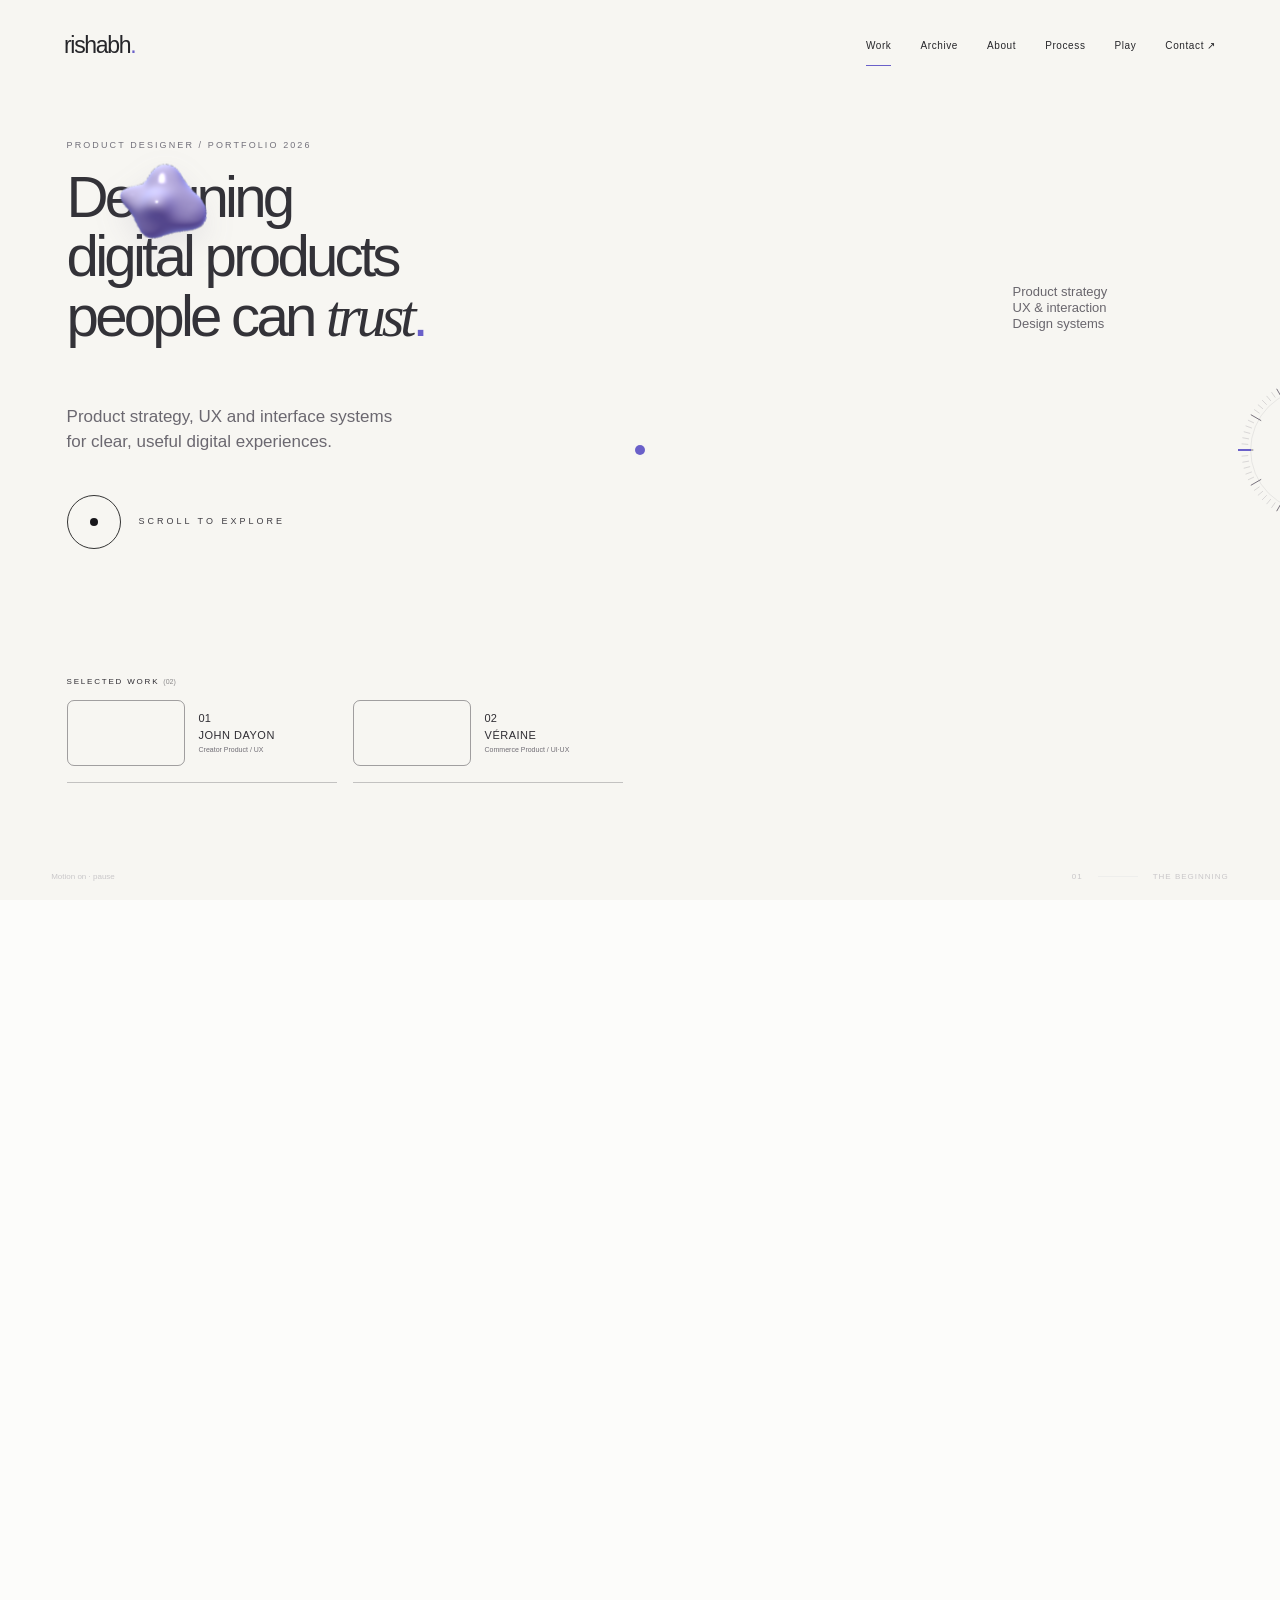
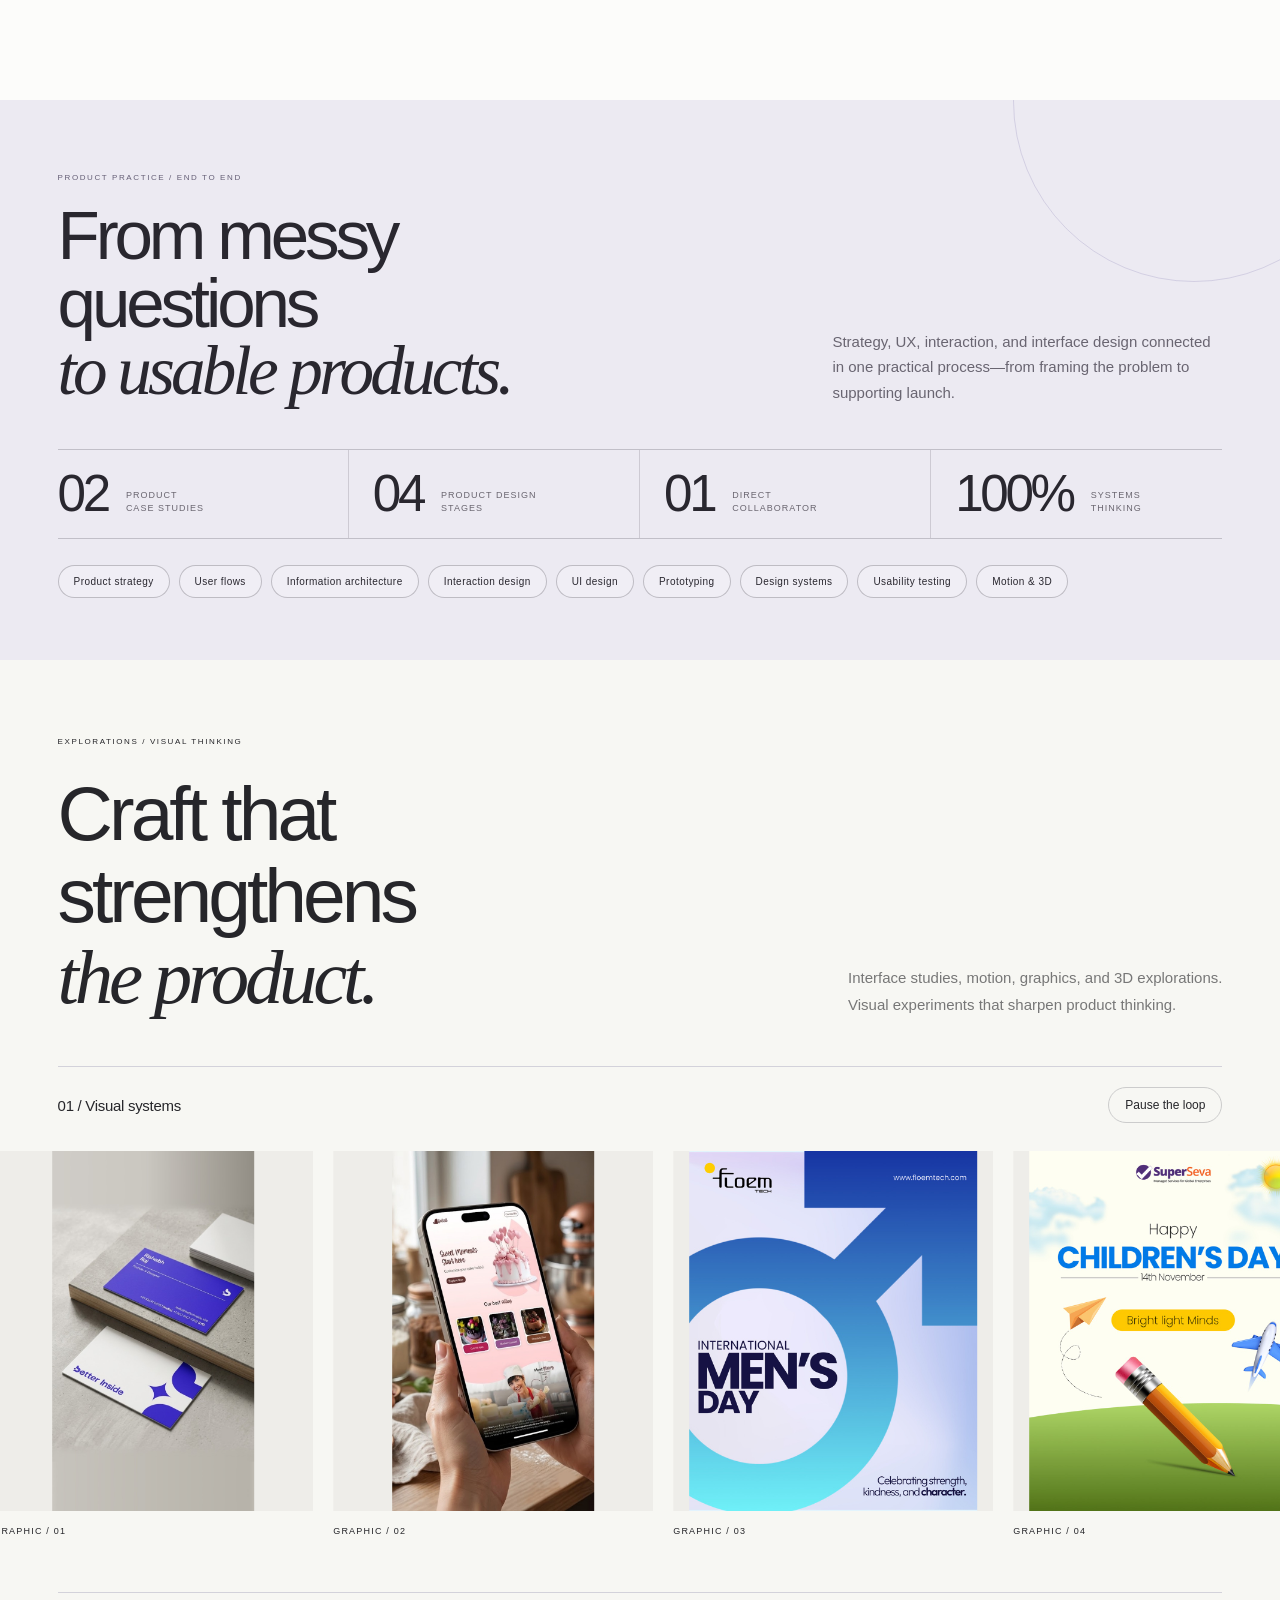
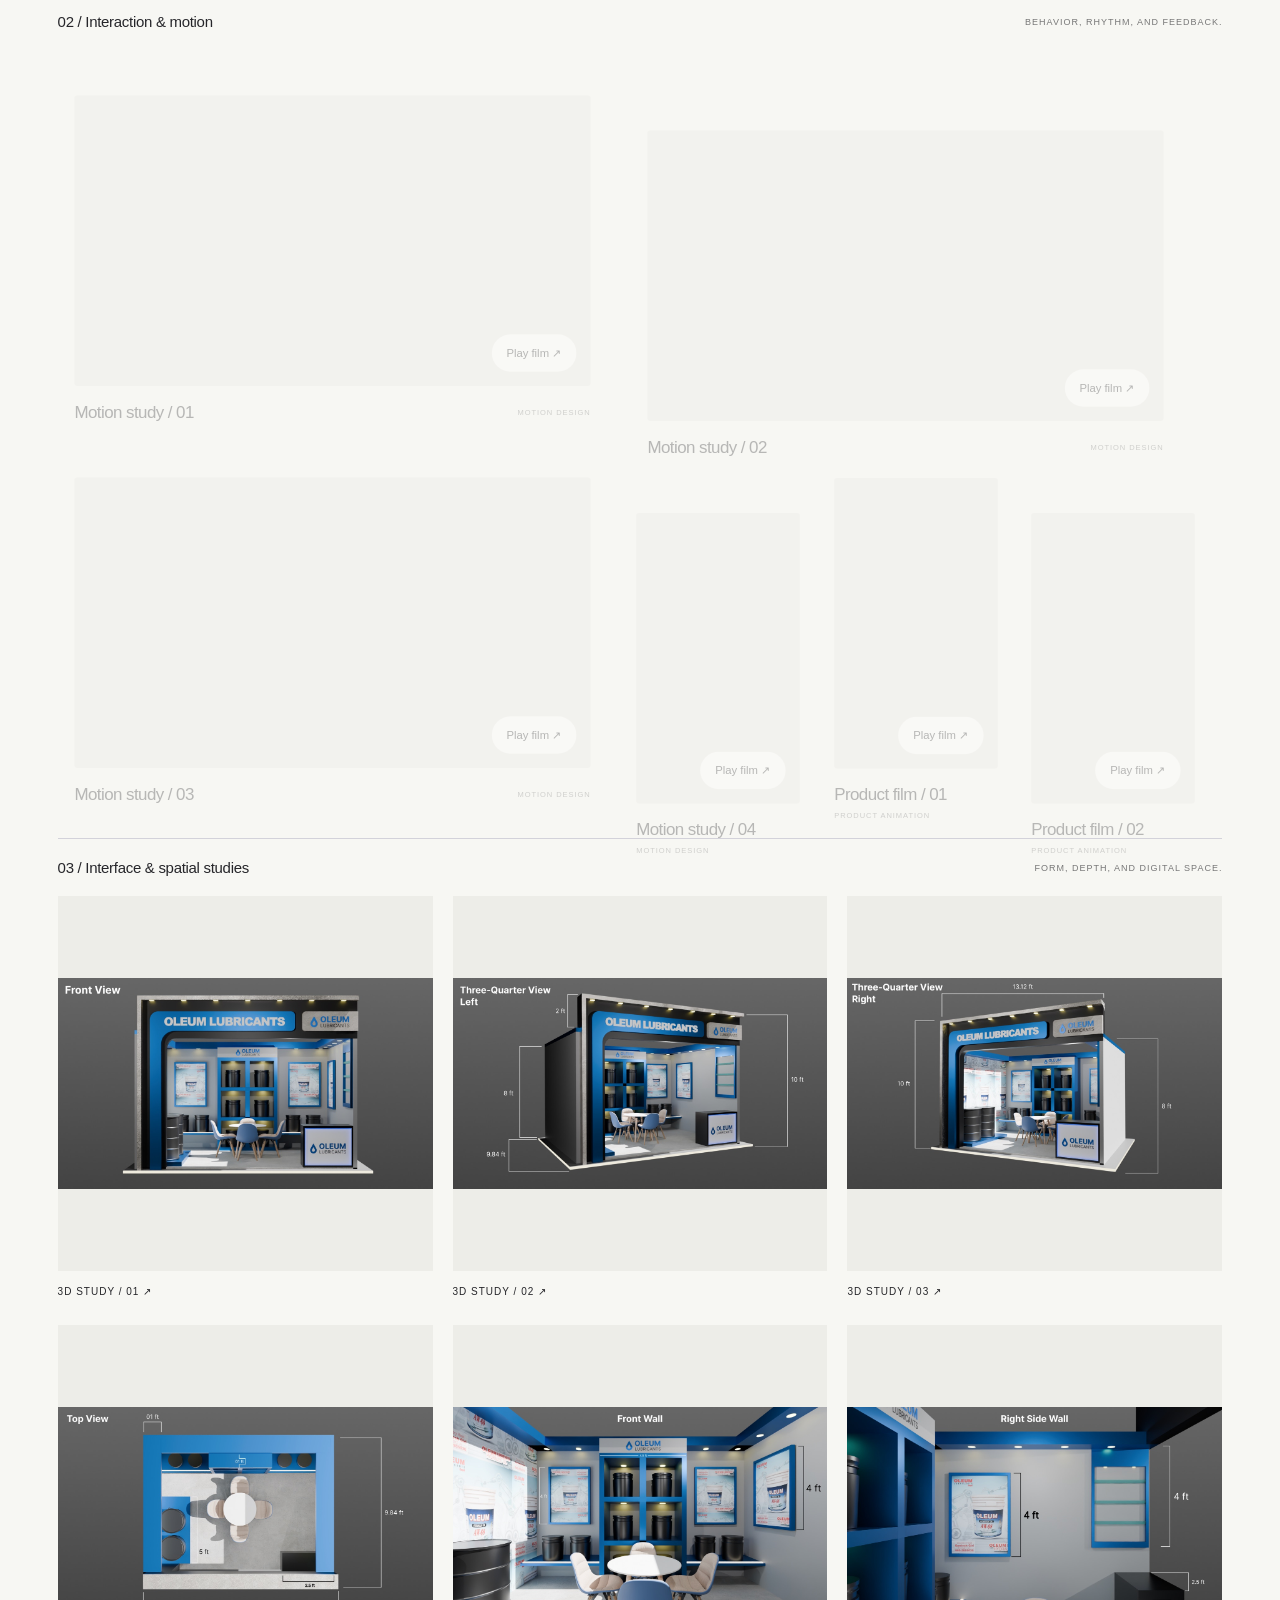
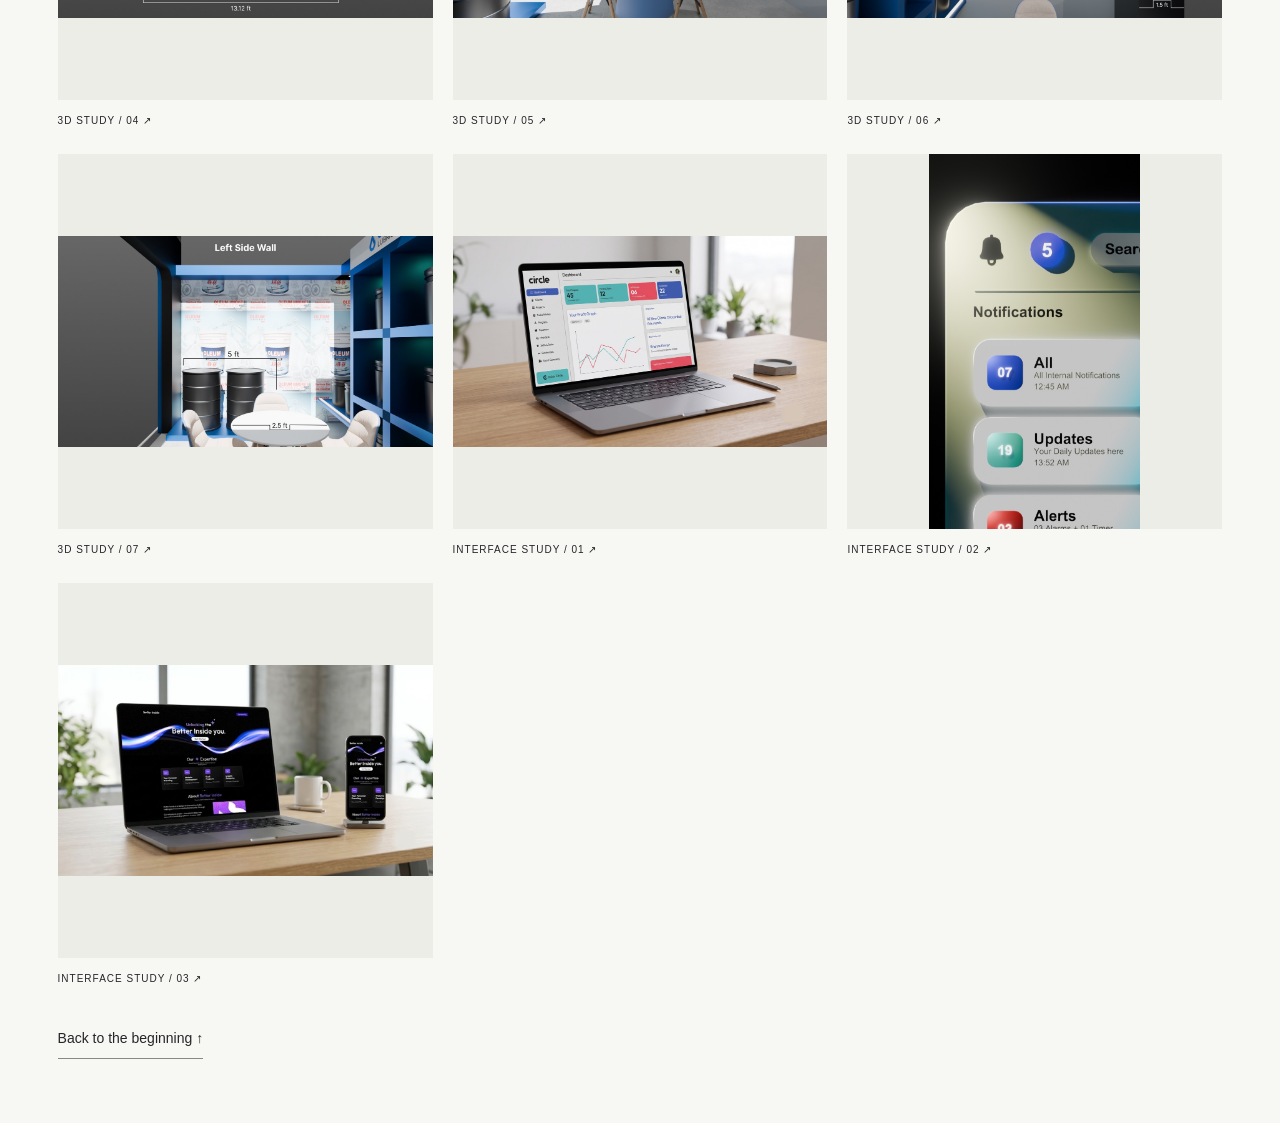
==== commit 217ddc91: "Show hero videos at full opacity" ====
--- a/index.html
+++ b/index.html
@@ -8,8 +8,8 @@
         content="Rishabh Raj is a product designer shaping clear, useful digital products through strategy, UX, interface design, prototyping, and iteration.">
     <title>Rishabh Raj — Product Designer</title>
     <link rel="icon" href="assets/favicon.svg">
-    <link rel="stylesheet" href="style.css?v=22">
-    <script defer src="script.js?v=19"></script><script defer src="archive.js?v=15"></script><script defer src="blob.js?v=15"></script>
+    <link rel="stylesheet" href="style.css?v=23">
+    <script defer src="script.js?v=20"></script><script defer src="archive.js?v=15"></script><script defer src="blob.js?v=15"></script>
 </head>
 
 <body>
--- a/style.css
+++ b/style.css
@@ -44,6 +44,9 @@
 .blob-guide{left:0;top:0;right:auto;bottom:auto;transition:none;will-change:transform;touch-action:manipulation}
 .blob-guide span{opacity:0;transition:opacity .25s;background:#fcfcfad9;border-radius:12px;padding:3px 5px;white-space:nowrap}
 .blob-guide:hover span,.blob-guide:focus-visible span{opacity:1}
+
+/* Keep both desktop and mobile hero films fully visible before scrolling. */
+.hero-wash{background:transparent!important}
 .blob-guide canvas{transform-origin:50% 55%}
 @media(max-width:700px){.archive-video-frame{height:260px}.blob-guide{width:70px;height:82px}.blob-guide span{opacity:1;font-size:9px}}
 
